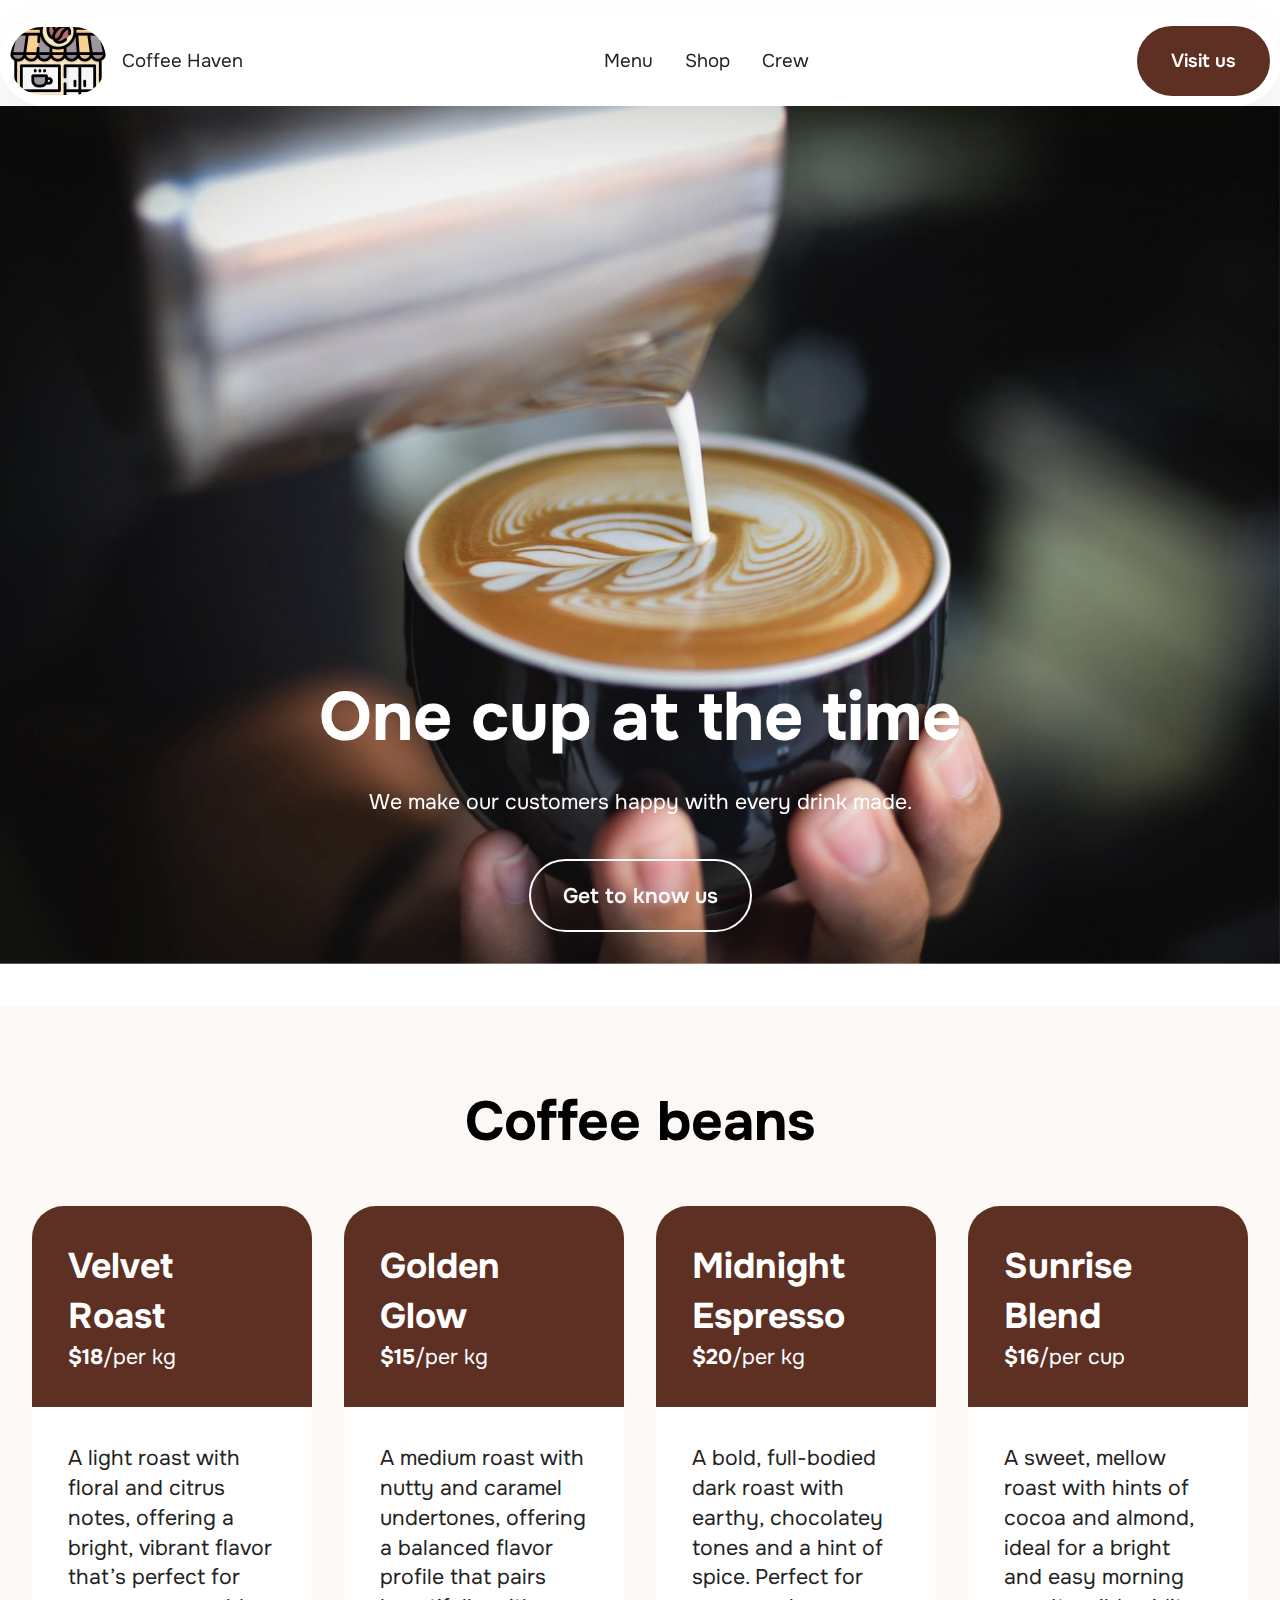
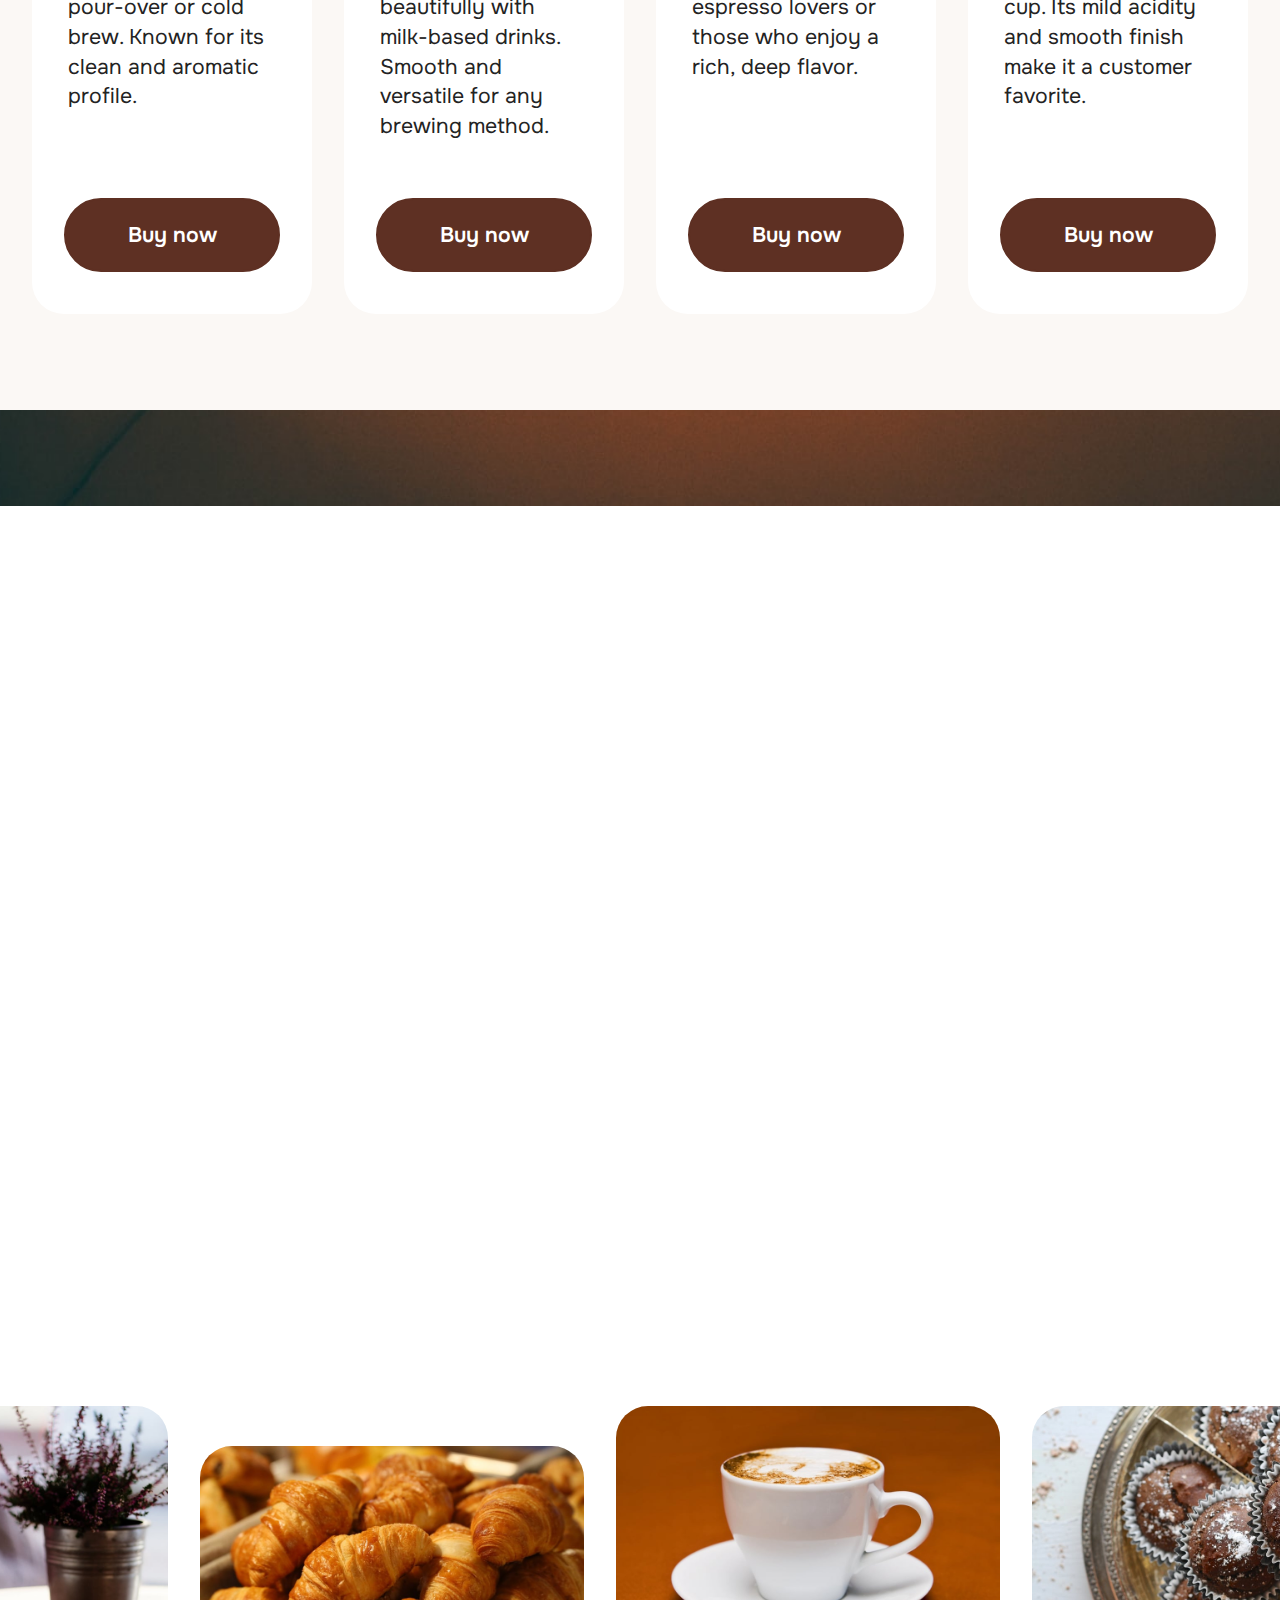
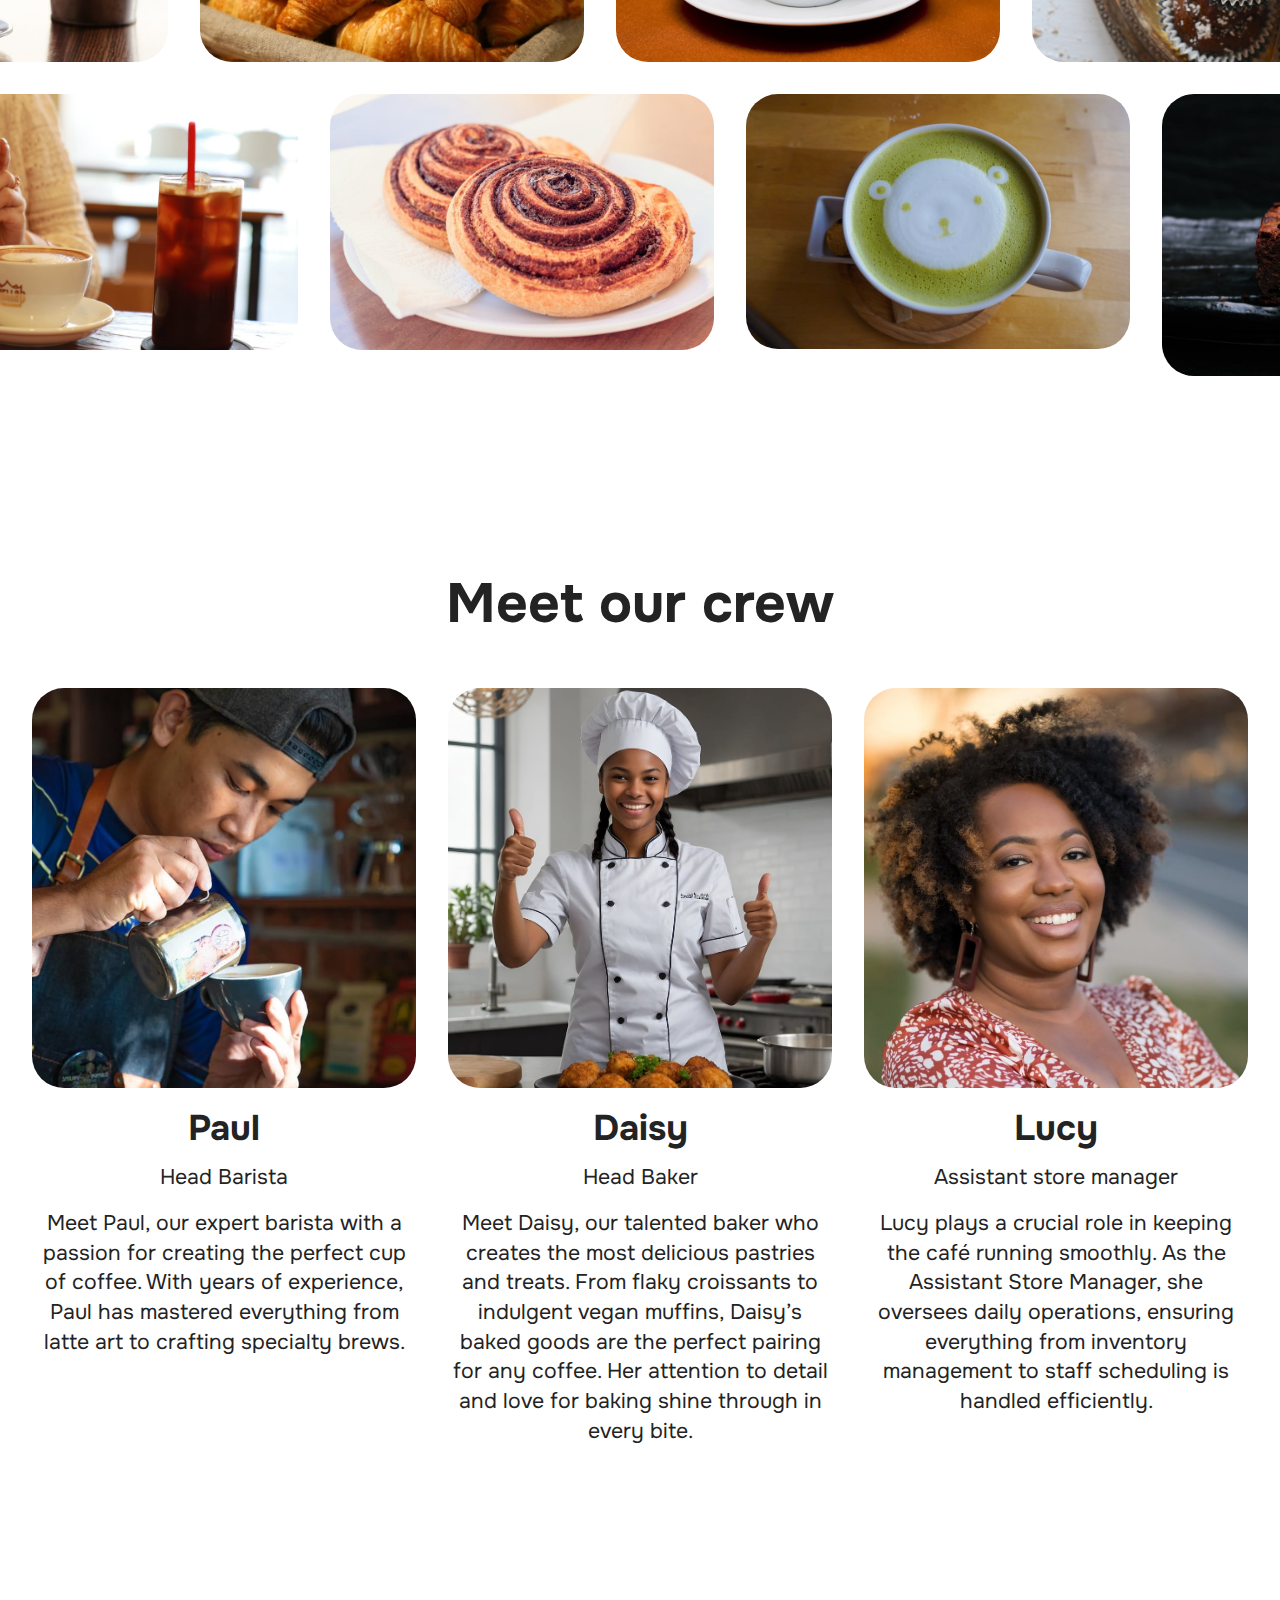
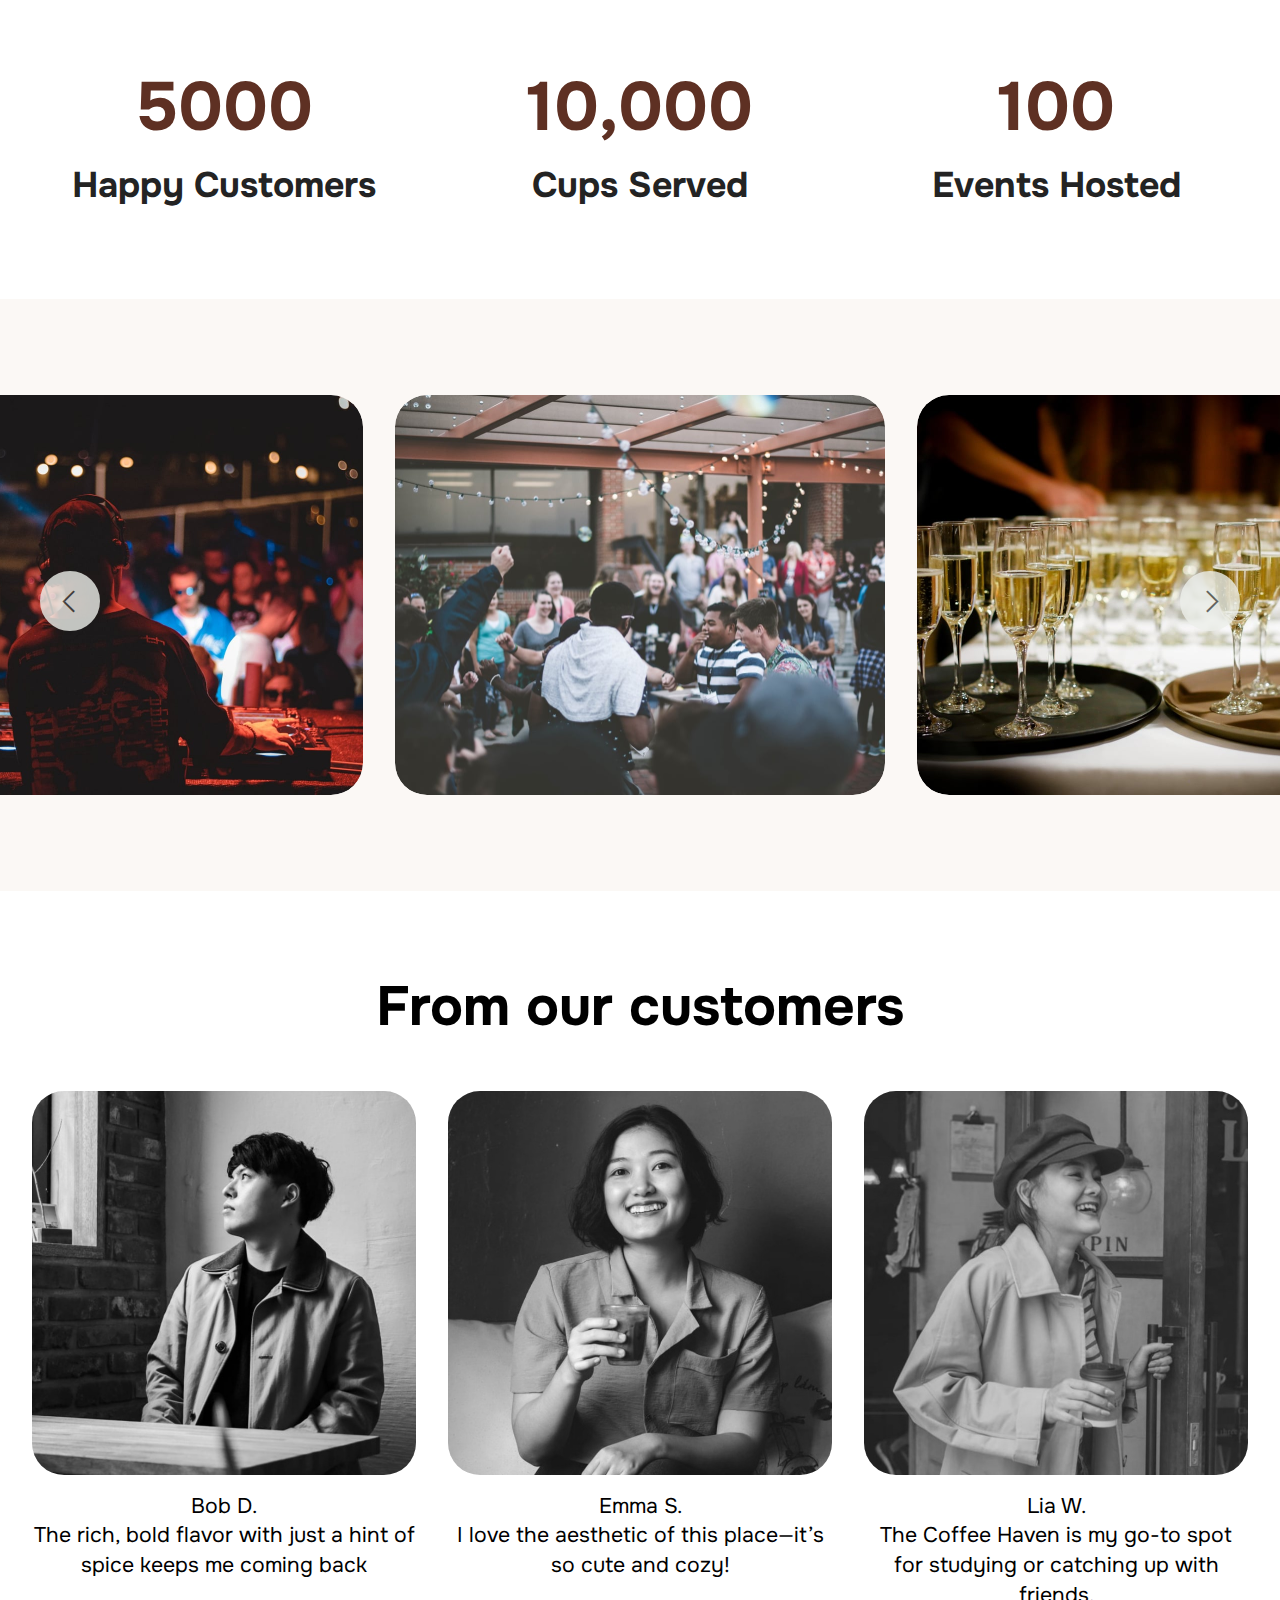
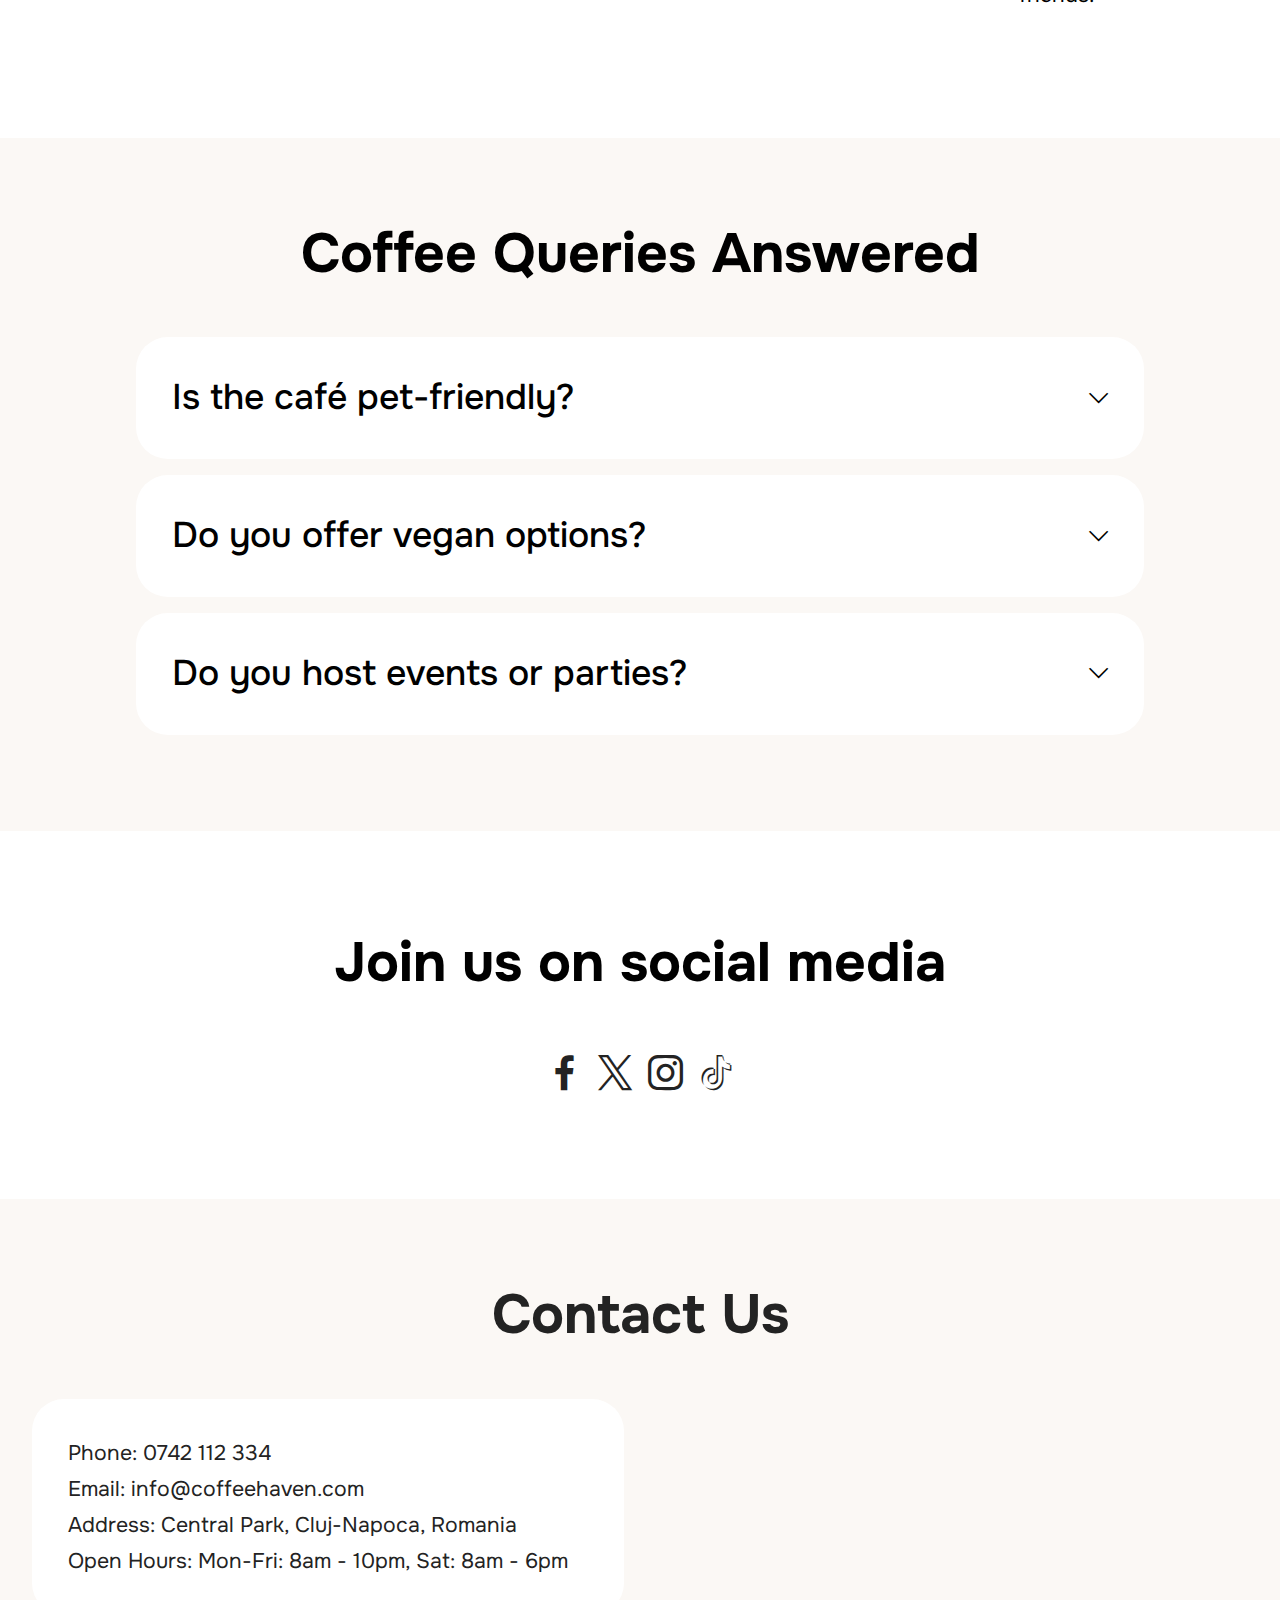
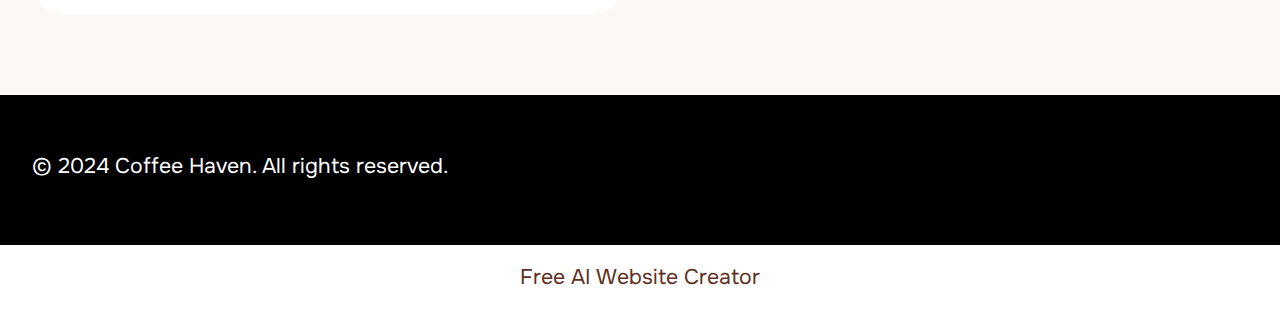
==== index.html @ 803572a3 "create github pages" ====
<!DOCTYPE html>
<html  >
<head>
  <!-- Site made with Mobirise Website Builder v5.9.18, https://mobirise.com -->
  <meta charset="UTF-8">
  <meta http-equiv="X-UA-Compatible" content="IE=edge">
  <meta name="generator" content="Mobirise v5.9.18, mobirise.com">
  <meta name="viewport" content="width=device-width, initial-scale=1, minimum-scale=1">
  <link rel="shortcut icon" href="assets/images/icon-192x192.png" type="image/x-icon">
  <meta name="description" content="">
  
  
  <title>Coffee Haven</title>
  <link rel="stylesheet" href="assets/web/assets/mobirise-icons2/mobirise2.css">
  <link rel="stylesheet" href="assets/bootstrap/css/bootstrap.min.css">
  <link rel="stylesheet" href="assets/bootstrap/css/bootstrap-grid.min.css">
  <link rel="stylesheet" href="assets/bootstrap/css/bootstrap-reboot.min.css">
  <link rel="stylesheet" href="assets/parallax/jarallax.css">
  <link rel="stylesheet" href="assets/dropdown/css/style.css">
  <link rel="stylesheet" href="assets/socicon/css/styles.css">
  <link rel="stylesheet" href="assets/theme/css/style.css">
  <link rel="preload" href="https://fonts.googleapis.com/css2?family=Onest:wght@400;700&display=swap&display=swap" as="style" onload="this.onload=null;this.rel='stylesheet'">
  <noscript><link rel="stylesheet" href="https://fonts.googleapis.com/css2?family=Onest:wght@400;700&display=swap&display=swap"></noscript>
  <link rel="preload" as="style" href="assets/mobirise/css/mbr-additional.css?v=wQxCsE"><link rel="stylesheet" href="assets/mobirise/css/mbr-additional.css?v=wQxCsE" type="text/css">

  
  
  
</head>
<body>
  
  <section data-bs-version="5.1" class="menu menu2 cid-uuYnG1Al1K" once="menu" id="menu-5-uuYnG1Al1K">
	

	<nav class="navbar navbar-dropdown navbar-fixed-top navbar-expand-lg">
		<div class="container">
			<div class="navbar-brand">
				<span class="navbar-logo">
					
						<img src="assets/images/icon-192x192.png" alt="logo" style="height: 4.3rem;">
					
				</span>
				<span class="navbar-caption-wrap"><a class="navbar-caption text-black display-4" href="https://mobiri.se">Coffee Haven</a></span>
			</div>
			<button class="navbar-toggler" type="button" data-toggle="collapse" data-bs-toggle="collapse" data-target="#navbarSupportedContent" data-bs-target="#navbarSupportedContent" aria-controls="navbarNavAltMarkup" aria-expanded="false" aria-label="Toggle navigation">
				<div class="hamburger">
					<span></span>
					<span></span>
					<span></span>
					<span></span>
				</div>
			</button>
			<div class="collapse navbar-collapse" id="navbarSupportedContent">
				<ul class="navbar-nav nav-dropdown" data-app-modern-menu="true"><li class="nav-item">
						<a class="nav-link link text-black text-primary display-4" href="menu.html">Menu</a>
					</li>
					
					<li class="nav-item">
						<a class="nav-link link text-black text-primary display-4" href="index.html#pricing-cards-1-uuYnG1AtPt">Shop</a>
					</li><li class="nav-item"><a class="nav-link link text-black text-primary display-4" href="index.html#news-1-uuYnG1BJPI">Crew</a></li></ul>
				
				<div class="navbar-buttons mbr-section-btn"><a class="btn btn-primary display-4" href="index.html#contacts-2-uuYnG1CIPp">Visit us</a></div>
			</div>
		</div>
	</nav>
</section>

<section data-bs-version="5.1" class="header16 cid-uuYnG1Axy2 mbr-fullscreen mbr-parallax-background" id="hero-17-uuYnG1Axy2">
  
  
  <div class="container-fluid">
    <div class="row">
      <div class="content-wrap col-12 col-md-12">
        <h1 class="mbr-section-title mbr-fonts-style mbr-white mb-4 display-1">
          <strong>One cup at the time</strong></h1>
        
        <p class="mbr-fonts-style mbr-text mbr-white mb-4 display-7">We make our customers happy with every drink made.</p>
        <div class="mbr-section-btn"><a class="btn btn-white-outline display-7" href="index.html#faq-1-uuYnG1C2hD">Get to know us</a></div>
      </div>
    </div>
  </div>
</section>

<section data-bs-version="5.1" class="pricing1 cid-uuYnG1AtPt" id="pricing-cards-1-uuYnG1AtPt">
    
    
    <div class="container-fluid">
        <div class="row justify-content-center">
            <div class="col-12 content-head">
                <div class="mbr-section-head mb-5">
                    <h4 class="mbr-section-title mbr-fonts-style align-center mb-0 display-2">
                        <strong>Coffee beans</strong></h4>
                    
                </div>
            </div>
        </div>
        <div class="row">
            <div class="item features-without-image col-12 col-md-6 col-lg-3 item-mb active">
                <div class="item-wrapper">
                    <div class="item-head">
                        <h5 class="item-title mbr-fonts-style mb-0 display-5"><strong>Velvet </strong><br><strong>Roast</strong></h5>
                        <h6 class="item-subtitle mbr-fonts-style mt-0 mb-0 display-7">
                            <strong>$18</strong>/per kg</h6>
                    </div>
                    <div class="item-content">
                        <p class="mbr-text mbr-fonts-style display-7">A light roast with floral and citrus notes, offering a bright, vibrant flavor that’s perfect for pour-over or cold brew. Known for its clean and aromatic profile.</p>
                    </div>
                    <div class="mbr-section-btn item-footer"><a href="" class="btn item-btn btn-primary display-7">Buy now</a></div>
                </div>
            </div><div class="item features-without-image col-12 col-md-6 col-lg-3 item-mb">
                <div class="item-wrapper">
                    <div class="item-head">
                        <h5 class="item-title mbr-fonts-style mb-0 display-5"><strong>Golden </strong><br><strong>Glow</strong></h5>
                        <h6 class="item-subtitle mbr-fonts-style mt-0 mb-0 display-7">
                            <strong>$15</strong>/per kg</h6>
                    </div>
                    <div class="item-content">
                        <p class="mbr-text mbr-fonts-style display-7">A medium roast with nutty and caramel undertones, offering a balanced flavor profile that pairs beautifully with milk-based drinks. Smooth and versatile for any brewing method.</p>
                    </div>
                    <div class="mbr-section-btn item-footer"><a href="" class="btn item-btn btn-primary display-7">Buy now</a></div>
                </div>
            </div>
            <div class="item features-without-image col-12 col-md-6 col-lg-3 item-mb">
                <div class="item-wrapper">
                    <div class="item-head">
                        <h5 class="item-title mbr-fonts-style mb-0 display-5"><strong>Midnight Espresso</strong></h5>
                        <h6 class="item-subtitle mbr-fonts-style mt-0 mb-0 display-7">
                            <strong>$20</strong>/per kg</h6>
                    </div>
                    <div class="item-content">
                        <p class="mbr-text mbr-fonts-style display-7">A bold, full-bodied dark roast with earthy, chocolatey tones and a hint of spice. Perfect for espresso lovers or those who enjoy a rich, deep flavor.</p>
                    </div>
                    <div class="mbr-section-btn item-footer"><a href="" class="btn item-btn btn-primary display-7">Buy now</a></div>
                </div>
            </div>

            <div class="item features-without-image col-12 col-md-6 col-lg-3 item-mb">
                <div class="item-wrapper">
                    <div class="item-head">
                        <h5 class="item-title mbr-fonts-style mb-0 display-5"><strong>Sunrise Blend</strong></h5>
                        <h6 class="item-subtitle mbr-fonts-style mt-0 mb-0 display-7">
                            <strong>$16</strong>/per cup
                        </h6>
                    </div>
                    <div class="item-content">
                        <p class="mbr-text mbr-fonts-style display-7">A sweet, mellow roast with hints of cocoa and almond, ideal for a bright and easy morning cup. Its mild acidity and smooth finish make it a customer favorite.</p>
                    </div>
                    <div class="mbr-section-btn item-footer"><a href="" class="btn item-btn btn-primary display-7">Buy now</a></div>
                </div>
            </div>

            
        </div>
    </div>
</section>

<section data-bs-version="5.1" class="image02 cid-uuYnG1AfZK mbr-fullscreen mbr-parallax-background" id="image-13-uuYnG1AfZK">
    
    
    <div class="container">
        <div class="row"></div>
    </div>
</section>

<section data-bs-version="5.1" class="gallery4 cid-uuYnG1B6HC" id="gallery-12-uuYnG1B6HC">
  
  
  <div class="container-fluid gallery-wrapper">
    <div class="row justify-content-center">
      <div class="col-12 content-head">
        
      </div>
    </div>
    <div class="grid-container">
      <div class="grid-container-1" style="transform: translate3d(-200px, 0px, 0px);">
        <div class="grid-item">
          <img src="assets/images/mbr-921x614.jpg" alt="cinnamon drink">
        </div>
        <div class="grid-item">
          <img src="assets/images/mbr-921x517.jpg" alt="croissant">
        </div>
        <div class="grid-item">
          <img src="assets/images/mbr-1-921x614.jpg" alt="cappucino">
        </div>
        <div class="grid-item">
          <img src="assets/images/mbr-2-921x614.jpg" alt="muffin">
        </div>
      </div>
      <div class="grid-container-2" style="transform: translate3d(-70px, 0px, 0px);">
        <div class="grid-item">
          <img src="assets/images/mbr-3-921x614.jpg" alt="coffee">
        </div>
        <div class="grid-item">
          <img src="assets/images/mbr-4-921x614.jpg" alt="cinnamon rolls">
        </div>
        <div class="grid-item">
          <img src="assets/images/mbr-921x612.jpg" alt="matcha">
        </div>
        <div class="grid-item">
          <img src="assets/images/mbr-921x678.jpg" alt="brownie">
        </div>
      </div>
    </div>
  </div>
</section>

<section data-bs-version="5.1" class="features03 cid-uuYnG1BJPI" id="news-1-uuYnG1BJPI">
  
  
  <div class="container-fluid">
    <div class="row justify-content-center mb-5">
      <div class="col-12 content-head">
        <div class="mbr-section-head">
          <h4 class="mbr-section-title mbr-fonts-style align-center mb-0 display-2">
            <strong>Meet our crew</strong></h4>
          
        </div>
      </div>
    </div>
    <div class="row">
      <div class="item features-image col-12 col-md-6 col-lg-4 active">
        <div class="item-wrapper">
          <div class="item-img mb-3">
            <img src="assets/images/mbr-883x589.jpg" alt="Paul Davis" title="">
          </div>
          <div class="item-content align-left">
            <h5 class="item-title mbr-fonts-style mt-0 mb-2 display-5">
              <strong>Paul</strong></h5>
            <p class="mbr-text mbr-fonts-style mb-3 display-7">Head Barista</p>
            <p class="mbr-text mbr-fonts-style mb-3 display-7">Meet Paul, our expert barista with a passion for creating the perfect cup of coffee. With years of experience, Paul has mastered everything from latte art to crafting specialty brews.</p>
            
          </div>
        </div>
      </div>
      <div class="item features-image col-12 col-md-6 col-lg-4">
        <div class="item-wrapper">
          <div class="item-img mb-3">
            <img src="assets/images/mbr-883x1561.jpg" alt="Daisy Stuart" title="" data-slide-to="1" data-bs-slide-to="1">
          </div>
          <div class="item-content align-left">
            <h5 class="item-title mbr-fonts-style mb-2 mt-0 display-5">
              <strong>Daisy</strong></h5>
            <p class="mbr-text mbr-fonts-style mb-3 display-7">Head&nbsp;Baker</p>
            <p class="mbr-text mbr-fonts-style mb-3 display-7">Meet Daisy, our talented baker who creates the most delicious pastries and treats. From flaky croissants to indulgent vegan muffins, Daisy’s baked goods are the perfect pairing for any coffee. Her attention to detail and love for baking shine through in every bite.</p>
            
          </div>
        </div>
      </div>
      <div class="item features-image col-12 col-md-6 col-lg-4">
        <div class="item-wrapper">
          <div class="item-img mb-3">
            <img src="assets/images/mbr-1-883x1325.jpeg" alt="Lucy Gray" title="" data-slide-to="2" data-bs-slide-to="2">
          </div>
          <div class="item-content align-left">
            <h5 class="item-title mbr-fonts-style mb-2 mt-0 display-5">
              <strong>Lucy</strong></h5>
            <p class="mbr-text mbr-fonts-style mb-3 display-7">Assistant store manager</p>
            <p class="mbr-text mbr-fonts-style mb-3 display-7">Lucy plays a crucial role in keeping the café running smoothly. As the Assistant Store Manager, she oversees daily operations, ensuring everything from inventory management to staff scheduling is handled efficiently.</p>
            
          </div>
        </div>
      </div>
      
    </div>
  </div>
</section>

<section data-bs-version="5.1" class="features023 cid-uuYnG1B6xc" id="metrics-1-uuYnG1B6xc">

    

    
    
    <div class="container">
        
        <div class="row content-row justify-content-center">
            <div class="item features-without-image col-12 col-md-6 col-lg-4 item-mb">
                <div class="item-wrapper">
                    <div class="title mb-2 mb-md-3">
                        <span class="num mbr-fonts-style display-1">
                            <strong>5000</strong></span>
                    </div>
                    <h4 class="card-title mbr-fonts-style display-5">
                        <strong>Happy Customers</strong>
                    </h4>
                    
                </div>
            </div>
            <div class="item features-without-image col-12 col-md-6 col-lg-4 item-mb">
                <div class="item-wrapper">
                    <div class="title mb-2 mb-md-3">
                        <span class="num mbr-fonts-style display-1">
                            <strong>10,000</strong></span>
                    </div>
                    <h4 class="card-title mbr-fonts-style display-5">
                        <strong>Cups Served</strong>
                    </h4>
                    
                </div>
            </div>
            <div class="item features-without-image col-12 col-md-6 col-lg-4 item-mb">
                <div class="item-wrapper">
                    <div class="title mb-2 mb-md-3">
                        <span class="num mbr-fonts-style display-1">
                            <strong>100</strong></span>
                    </div>
                    <h4 class="card-title mbr-fonts-style display-5">
                        <strong>Events Hosted</strong></h4>
                    
                </div>
            </div>
        </div>
    </div>
</section>

<section data-bs-version="5.1" class="slider4 mbr-embla cid-uuYnG1BVU0" id="gallery-13-uuYnG1BVU0">
  
  
  <div class="container-fluid">
    
    <div class="row">
      <div class="col-12">
        <div class="embla position-relative" data-skip-snaps="true" data-align="center" data-contain-scroll="trimSnaps" data-loop="true" data-auto-play="true" data-auto-play-interval="4" data-draggable="true">
          <div class="embla__viewport">
            <div class="embla__container">
              <div class="embla__slide slider-image item" style="margin-left: 1rem; margin-right: 1rem;">
                <div class="slide-content">
                  <div class="item-img">
                    <div class="item-wrapper">
                      <img src="assets/images/mbr-1200x801.jpg" alt="birthday party" title="">
                    </div>
                  </div>
                </div>
              </div>
              <div class="embla__slide slider-image item" style="margin-left: 1rem; margin-right: 1rem;">
                <div class="slide-content">
                  <div class="item-img">
                    <div class="item-wrapper">
                      <img src="assets/images/mbr-1200x800.jpg" alt="champagne" title="">
                    </div>
                  </div>
                </div>
              </div>
              <div class="embla__slide slider-image item" style="margin-left: 1rem; margin-right: 1rem;">
                <div class="slide-content">
                  <div class="item-img">
                    <div class="item-wrapper">
                      <img src="assets/images/mbr-1200x829.jpg" alt="food" title="">
                    </div>
                  </div>
                </div>
              </div>
              <div class="embla__slide slider-image item" style="margin-left: 1rem; margin-right: 1rem;">
                <div class="slide-content">
                  <div class="item-img">
                    <div class="item-wrapper">
                      <img src="assets/images/mbr-1-1200x800.jpg" alt="social gathering" title="">
                    </div>
                  </div>
                </div>
              </div>
              <div class="embla__slide slider-image item" style="margin-left: 1rem; margin-right: 1rem;">
                <div class="slide-content">
                  <div class="item-img">
                    <div class="item-wrapper">
                      <img src="assets/images/mbr-2-1200x800.jpg" alt="party" title="">
                    </div>
                  </div>
                </div>
              </div>
            </div>
          </div>
          <button class="embla__button embla__button--prev">
            <span class="mobi-mbri mobi-mbri-arrow-prev" aria-hidden="true"></span>
            <span class="sr-only visually-hidden visually-hidden">Previous</span>
          </button>
          <button class="embla__button embla__button--next">
            <span class="mobi-mbri mobi-mbri-arrow-next" aria-hidden="true"></span>
            <span class="sr-only visually-hidden visually-hidden">Next</span>
          </button>
        </div>
      </div>
    </div>
  </div>
</section>

<section data-bs-version="5.1" class="clients04 cid-uuYnG1CgD0" id="partners-1-uuYnG1CgD0">
    
    
    <div class="container-fluid">
        <div class="row justify-content-center mb-5">
            <div class="col-12 content-head">
                <div class="mbr-section-head">
                    <h4 class="mbr-section-title mbr-fonts-style align-center mb-0 display-2">
                        <strong>From our customers</strong><strong><br></strong>
                    </h4>
                    
                </div>
            </div>
        </div>
        <div class="row">
            <div class="item features-image col-12 col-md-6 col-sm-6 col-lg-4 active">
                <div class="item-wrapper">
                    <div class="">
                        <img src="assets/images/mbr-883x1369.jpeg" alt="Bob Duncan" title="" data-slide-to="1" data-bs-slide-to="1">
                    </div>
                    <div class="item-content align-left">
                        <h5 class="item-title mbr-fonts-style mt-3 mb-3 display-7">
                            Bob D.<br>The rich, bold flavor with just a hint of spice keeps me coming back</h5>
                    </div>
                </div>
            </div>
            <div class="item features-image col-12 col-md-6 col-sm-6 col-lg-4">
                <div class="item-wrapper">
                    <div class="">
                        <img src="assets/images/mbr-883x1325.jpeg" alt="Emma Smith" title="" data-slide-to="2" data-bs-slide-to="2">
                    </div>
                    <div class="item-content align-left">
                        <h5 class="item-title mbr-fonts-style mt-3 mb-3 display-7">
                            Emma S.<br>I love the aesthetic of this place—it’s so cute and cozy!</h5>
                    </div>
                </div>
            </div>
            <div class="item features-image col-12 col-md-6 col-sm-6 col-lg-4">
                <div class="item-wrapper">
                    <div class="">
                        <img src="assets/images/mbr-883x1329.jpeg" alt="Lia Webbster" title="" data-slide-to="3" data-bs-slide-to="3">
                    </div>
                    <div class="item-content align-left">
                        <h5 class="item-title mbr-fonts-style mt-3 mb-3 display-7">
                            Lia W.<br>The Coffee Haven is my go-to spot for studying or catching up with friends.</h5>
                    </div>
                </div>
            </div>
            
            
            
        </div>
    </div>
</section>

<section data-bs-version="5.1" class="list1 cid-uuYnG1C2hD" id="faq-1-uuYnG1C2hD">
    
    
    <div class="container">
        <div class="row justify-content-center">
            <div class="col-12 col-md-12 col-lg-10 m-auto">
                <div class="content">
                    <div class="row justify-content-center mb-5">
                        <div class="col-12 content-head">
                            <div class="mbr-section-head">
                                <h4 class="mbr-section-title mbr-fonts-style align-center mb-0 display-2">
                                    <strong>Coffee Queries Answered</strong>
                                </h4>
                                
                            </div>
                        </div>
                    </div>
                    <div id="bootstrap-accordion_9" class="panel-group accordionStyles accordion" role="tablist" aria-multiselectable="true">
                        <div class="card">
                            <div class="card-header" role="tab" id="headingOne">
                                <a role="button" class="panel-title collapsed" data-toggle="collapse" data-bs-toggle="collapse" data-core="" href="#collapse1_9" aria-expanded="false" aria-controls="collapse1">
                                    <h6 class="panel-title-edit mbr-semibold mbr-fonts-style mb-0 display-5">Is the café pet-friendly?</h6>
                                    <span class="sign mbr-iconfont mobi-mbri-arrow-down"></span>
                                </a>
                            </div>
                            <div id="collapse1_9" class="panel-collapse noScroll collapse" role="tabpanel" aria-labelledby="headingOne" data-parent="#accordion" data-bs-parent="#bootstrap-accordion_9">
                                <div class="panel-body">
                                    <p class="mbr-fonts-style panel-text display-7">Yes! We love having furry friends join us, and we offer a cozy outdoor seating area where pets are welcome. Bring your pup along for a treat while you enjoy your coffee! Please make sure your pet is comfortable and on a leash while visiting. We even have some special dog-friendly snacks available—just ask!<br></p>
                                </div>
                            </div>
                        </div>
                        <div class="card">
                            <div class="card-header" role="tab" id="headingOne">
                                <a role="button" class="panel-title collapsed" data-toggle="collapse" data-bs-toggle="collapse" data-core="" href="#collapse2_9" aria-expanded="false" aria-controls="collapse2">
                                    <h6 class="panel-title-edit mbr-semibold mbr-fonts-style mb-0 display-5">Do you offer vegan options?</h6>
                                    <span class="sign mbr-iconfont mobi-mbri-arrow-down"></span>
                                </a>
                            </div>
                            <div id="collapse2_9" class="panel-collapse noScroll collapse" role="tabpanel" aria-labelledby="headingOne" data-parent="#accordion" data-bs-parent="#bootstrap-accordion_9">
                                <div class="panel-body">
                                    <p class="mbr-fonts-style panel-text display-7">Yes, we offer a variety of delicious vegan options! From plant-based milk choices like almond, oat, and soy, to vegan pastries and savory snacks, we’ve got something for everyone. Whether you’re craving a creamy vegan latte or a tasty vegan muffin, we’ve got you covered!</p>
                                </div>
                            </div>
                        </div>
                        <div class="card">
                            <div class="card-header" role="tab" id="headingOne">
                                <a role="button" class="panel-title collapsed" data-toggle="collapse" data-bs-toggle="collapse" data-core="" href="#collapse3_9" aria-expanded="false" aria-controls="collapse3">
                                    <h6 class="panel-title-edit mbr-semibold mbr-fonts-style mb-0 display-5">Do you host events or parties?</h6>
                                    <span class="sign mbr-iconfont mobi-mbri-arrow-down"></span>
                                </a>
                            </div>
                            <div id="collapse3_9" class="panel-collapse noScroll collapse" role="tabpanel" aria-labelledby="headingOne" data-parent="#accordion" data-bs-parent="#bootstrap-accordion_9">
                                <div class="panel-body">
                                    <p class="mbr-fonts-style panel-text display-7">Of course!&nbsp;Whether it's a cozy gathering for friends, a birthday celebration, or a coffee-tasting workshop, our space is perfect for any occasion. We also host special events like live music nights, latte art classes, and seasonal pop-up events. Contact us to learn more about booking and availability!</p>
                                </div>
                            </div>
                        </div>
                        
                        
                        
                    </div>
                </div>
            </div>
        </div>
    </div>
</section>

<section data-bs-version="5.1" class="social05 cid-uuYnG1C9MH" id="follow-us-2-uuYnG1C9MH">
    

    

    <div class="container">
        <div class="row">
            <h3 class="mbr-section-title align-center mb-5 mbr-fonts-style display-2">
                <strong>Join us on social media</strong></h3>
            <div class="col-12">
                <div class="social-row">
                    <div class="soc-item">
                        
                            <span class="mbr-iconfont socicon-facebook socicon" style="font-size: 35px;"></span>
                        
                    </div>
                    <div class="soc-item">
                        
                            <span class="mbr-iconfont socicon-twitter socicon" style="font-size: 35px;"></span>
                        
                    </div>
                    <div class="soc-item">
                        
                            <span class="mbr-iconfont socicon-instagram socicon" style="font-size: 35px;"></span>
                        
                    </div>
                    <div class="soc-item">
                        
                            <span class="mbr-iconfont socicon-tiktok socicon" style="font-size: 35px;"></span>
                        
                    </div>
                    
                </div>
            </div>
        </div>
    </div>
</section>

<section data-bs-version="5.1" class="contacts02 map1 cid-uuYnG1CIPp" id="contacts-2-uuYnG1CIPp">

    

    
    <div class="container">
        <div class="row justify-content-center">
            <div class="col-12 content-head">
                <div class="mbr-section-head mb-5">
                    <h3 class="mbr-section-title mbr-fonts-style align-center mb-0 display-2">
                        <strong>Contact Us</strong>
                    </h3>
                    
                </div>
            </div>
        </div>
        <div class="row justify-content-center">
            <div class="card col-12 col-md-12 col-lg-6">
                <div class="card-wrapper">
                    <div class="text-wrapper">
                        
                        <ul class="list mbr-fonts-style display-7">
                            <li class="mbr-text item-wrap">
                            Phone:                                
                            <a href="tel:+1-800-COFFEE" class="text-black">0</a>742 112 334</li> 

                            <li class="mbr-text item-wrap">                            
                            Email:
                            info@coffeehaven.com                        
                            </li>

                            <li class="mbr-text item-wrap">                        
                            Address: Central Park, Cluj-Napoca, Romania
                            </li>

                            <li class="mbr-text item-wrap">
                            Open Hours:
                            Mon-Fri: 8am - 10pm, Sat: 8am - 6pm
                            </li>
                        </ul>
                    </div>
                </div>
            </div>
            <div class="map-wrapper col-md-12 col-lg-6">
                <div class="google-map"><iframe frameborder="0" style="border:0" src="https://www.google.com/maps/embed/v1/place?key=AIzaSyBQ55g-IgRRgXrd803PTWDTb7kd6aAitNQ&amp;q=Parcul Central, Cluj-Napoca" allowfullscreen=""></iframe></div>
            </div>
        </div>
    </div>
</section>

<section data-bs-version="5.1" class="footer2 cid-uuYnG1DfTv" once="footers" id="footer-5-uuYnG1DfTv">
    

    
    

    <div class="container">
        <div class="row">
            <div class="col-12 col-lg-6 center mt-2 mb-3">
                <p class="mbr-fonts-style copyright mb-0 display-7">© 2024 Coffee Haven. All rights reserved.</p>
            </div>
            
        </div>
    </div>
</section><section class="display-7" style="padding: 0;align-items: center;justify-content: center;flex-wrap: wrap;    align-content: center;display: flex;position: relative;height: 4rem;"><a href="https://mobiri.se/3589180" style="flex: 1 1;height: 4rem;position: absolute;width: 100%;z-index: 1;"><img alt="" style="height: 4rem;" src="[data-uri]"></a><p style="margin: 0;text-align: center;" class="display-7">&#8204;</p><a style="z-index:1" href="https://mobirise.com/builder/ai-website-creator.html">Free AI Website Creator</a></section><script src="assets/bootstrap/js/bootstrap.bundle.min.js"></script>  <script src="assets/parallax/jarallax.js"></script>  <script src="assets/smoothscroll/smooth-scroll.js"></script>  <script src="assets/ytplayer/index.js"></script>  <script src="assets/dropdown/js/navbar-dropdown.js"></script>  <script src="assets/scrollgallery/scroll-gallery.js"></script>  <script src="assets/embla/embla.min.js"></script>  <script src="assets/embla/script.js"></script>  <script src="assets/mbr-switch-arrow/mbr-switch-arrow.js"></script>  <script src="assets/theme/js/script.js"></script>  
  
  
</body>
</html>
---- assets/web/assets/mobirise-icons2/mobirise2.css ----
@font-face {
  font-family: 'Moririse2';
  font-display: swap;
  src:  url('mobirise2.eot?f2bix4');
  src:  url('mobirise2.eot?f2bix4#iefix') format('embedded-opentype'),
    url('mobirise2.ttf?f2bix4') format('truetype'),
    url('mobirise2.woff?f2bix4') format('woff'),
    url('mobirise2.svg?f2bix4#mobirise2') format('svg');
  font-weight: normal;
  font-style: normal;
}

[class^="mobi-"], [class*=" mobi-"] {
  /* use !important to prevent issues with browser extensions that change fonts */
  font-family: 'Moririse2' !important;
  speak: none;
  font-style: normal;
  font-weight: normal;
  font-variant: normal;
  text-transform: none;
  line-height: 1;

  /* Better Font Rendering =========== */
  -webkit-font-smoothing: antialiased;
  -moz-osx-font-smoothing: grayscale;
}

.mobi-mbri-add-submenu:before {
  content: "\e900";
}
.mobi-mbri-alert:before {
  content: "\e901";
}
.mobi-mbri-align-center:before {
  content: "\e902";
}
.mobi-mbri-align-justify:before {
  content: "\e903";
}
.mobi-mbri-align-left:before {
  content: "\e904";
}
.mobi-mbri-align-right:before {
  content: "\e905";
}
.mobi-mbri-android:before {
  content: "\e906";
}
.mobi-mbri-apple:before {
  content: "\e907";
}
.mobi-mbri-arrow-down:before {
  content: "\e908";
}
.mobi-mbri-arrow-next:before {
  content: "\e909";
}
.mobi-mbri-arrow-prev:before {
  content: "\e90a";
}
.mobi-mbri-arrow-up:before {
  content: "\e90b";
}
.mobi-mbri-bold:before {
  content: "\e90c";
}
.mobi-mbri-bookmark:before {
  content: "\e90d";
}
.mobi-mbri-bootstrap:before {
  content: "\e90e";
}
.mobi-mbri-briefcase:before {
  content: "\e90f";
}
.mobi-mbri-browse:before {
  content: "\e910";
}
.mobi-mbri-bulleted-list:before {
  content: "\e911";
}
.mobi-mbri-calendar:before {
  content: "\e912";
}
.mobi-mbri-camera:before {
  content: "\e913";
}
.mobi-mbri-cart-add:before {
  content: "\e914";
}
.mobi-mbri-cart-full:before {
  content: "\e915";
}
.mobi-mbri-cash:before {
  content: "\e916";
}
.mobi-mbri-change-style:before {
  content: "\e917";
}
.mobi-mbri-chat:before {
  content: "\e918";
}
.mobi-mbri-clock:before {
  content: "\e919";
}
.mobi-mbri-close:before {
  content: "\e91a";
}
.mobi-mbri-cloud:before {
  content: "\e91b";
}
.mobi-mbri-code:before {
  content: "\e91c";
}
.mobi-mbri-contact-form:before {
  content: "\e91d";
}
.mobi-mbri-credit-card:before {
  content: "\e91e";
}
.mobi-mbri-cursor-click:before {
  content: "\e91f";
}
.mobi-mbri-cust-feedback:before {
  content: "\e920";
}
.mobi-mbri-database:before {
  content: "\e921";
}
.mobi-mbri-delivery:before {
  content: "\e922";
}
.mobi-mbri-desktop:before {
  content: "\e923";
}
.mobi-mbri-devices:before {
  content: "\e924";
}
.mobi-mbri-down:before {
  content: "\e925";
}
.mobi-mbri-download-2:before {
  content: "\e926";
}
.mobi-mbri-download:before {
  content: "\e927";
}
.mobi-mbri-drag-n-drop-2:before {
  content: "\e928";
}
.mobi-mbri-drag-n-drop:before {
  content: "\e929";
}
.mobi-mbri-edit-2:before {
  content: "\e92a";
}
.mobi-mbri-edit:before {
  content: "\e92b";
}
.mobi-mbri-error:before {
  content: "\e92c";
}
.mobi-mbri-extension:before {
  content: "\e92d";
}
.mobi-mbri-features:before {
  content: "\e92e";
}
.mobi-mbri-file:before {
  content: "\e92f";
}
.mobi-mbri-flag:before {
  content: "\e930";
}
.mobi-mbri-folder:before {
  content: "\e931";
}
.mobi-mbri-gift:before {
  content: "\e932";
}
.mobi-mbri-github:before {
  content: "\e933";
}
.mobi-mbri-globe-2:before {
  content: "\e934";
}
.mobi-mbri-globe:before {
  content: "\e935";
}
.mobi-mbri-growing-chart:before {
  content: "\e936";
}
.mobi-mbri-hearth:before {
  content: "\e937";
}
.mobi-mbri-help:before {
  content: "\e938";
}
.mobi-mbri-home:before {
  content: "\e939";
}
.mobi-mbri-hot-cup:before {
  content: "\e93a";
}
.mobi-mbri-idea:before {
  content: "\e93b";
}
.mobi-mbri-image-gallery:before {
  content: "\e93c";
}
.mobi-mbri-image-slider:before {
  content: "\e93d";
}
.mobi-mbri-info:before {
  content: "\e93e";
}
.mobi-mbri-italic:before {
  content: "\e93f";
}
.mobi-mbri-key:before {
  content: "\e940";
}
.mobi-mbri-laptop:before {
  content: "\e941";
}
.mobi-mbri-layers:before {
  content: "\e942";
}
.mobi-mbri-left-right:before {
  content: "\e943";
}
.mobi-mbri-left:before {
  content: "\e944";
}
.mobi-mbri-letter:before {
  content: "\e945";
}
.mobi-mbri-like:before {
  content: "\e946";
}
.mobi-mbri-link:before {
  content: "\e947";
}
.mobi-mbri-lock:before {
  content: "\e948";
}
.mobi-mbri-login:before {
  content: "\e949";
}
.mobi-mbri-logout:before {
  content: "\e94a";
}
.mobi-mbri-magic-stick:before {
  content: "\e94b";
}
.mobi-mbri-map-pin:before {
  content: "\e94c";
}
.mobi-mbri-menu:before {
  content: "\e94d";
}
.mobi-mbri-mobile-2:before {
  content: "\e94e";
}
.mobi-mbri-mobile-horizontal:before {
  content: "\e94f";
}
.mobi-mbri-mobile:before {
  content: "\e950";
}
.mobi-mbri-mobirise:before {
  content: "\e951";
}
.mobi-mbri-more-horizontal:before {
  content: "\e952";
}
.mobi-mbri-more-vertical:before {
  content: "\e953";
}
.mobi-mbri-music:before {
  content: "\e954";
}
.mobi-mbri-new-file:before {
  content: "\e955";
}
.mobi-mbri-numbered-list:before {
  content: "\e956";
}
.mobi-mbri-opened-folder:before {
  content: "\e957";
}
.mobi-mbri-pages:before {
  content: "\e958";
}
.mobi-mbri-paper-plane:before {
  content: "\e959";
}
.mobi-mbri-paperclip:before {
  content: "\e95a";
}
.mobi-mbri-phone:before {
  content: "\e95b";
}
.mobi-mbri-photo:before {
  content: "\e95c";
}
.mobi-mbri-photos:before {
  content: "\e95d";
}
.mobi-mbri-pin:before {
  content: "\e95e";
}
.mobi-mbri-play:before {
  content: "\e95f";
}
.mobi-mbri-plus:before {
  content: "\e960";
}
.mobi-mbri-preview:before {
  content: "\e961";
}
.mobi-mbri-print:before {
  content: "\e962";
}
.mobi-mbri-protect:before {
  content: "\e963";
}
.mobi-mbri-question:before {
  content: "\e964";
}
.mobi-mbri-quote-left:before {
  content: "\e965";
}
.mobi-mbri-quote-right:before {
  content: "\e966";
}
.mobi-mbri-redo:before {
  content: "\e967";
}
.mobi-mbri-refresh:before {
  content: "\e968";
}
.mobi-mbri-responsive-2:before {
  content: "\e969";
}
.mobi-mbri-responsive:before {
  content: "\e96a";
}
.mobi-mbri-right:before {
  content: "\e96b";
}
.mobi-mbri-rocket:before {
  content: "\e96c";
}
.mobi-mbri-sad-face:before {
  content: "\e96d";
}
.mobi-mbri-sale:before {
  content: "\e96e";
}
.mobi-mbri-save:before {
  content: "\e96f";
}
.mobi-mbri-search:before {
  content: "\e970";
}
.mobi-mbri-setting-2:before {
  content: "\e971";
}
.mobi-mbri-setting-3:before {
  content: "\e972";
}
.mobi-mbri-setting:before {
  content: "\e973";
}
.mobi-mbri-share:before {
  content: "\e974";
}
.mobi-mbri-shopping-bag:before {
  content: "\e975";
}
.mobi-mbri-shopping-basket:before {
  content: "\e976";
}
.mobi-mbri-shopping-cart:before {
  content: "\e977";
}
.mobi-mbri-sites:before {
  content: "\e978";
}
.mobi-mbri-smile-face:before {
  content: "\e979";
}
.mobi-mbri-speed:before {
  content: "\e97a";
}
.mobi-mbri-star:before {
  content: "\e97b";
}
.mobi-mbri-success:before {
  content: "\e97c";
}
.mobi-mbri-sun:before {
  content: "\e97d";
}
.mobi-mbri-sun2:before {
  content: "\e97e";
}
.mobi-mbri-tablet-vertical:before {
  content: "\e97f";
}
.mobi-mbri-tablet:before {
  content: "\e980";
}
.mobi-mbri-target:before {
  content: "\e981";
}
.mobi-mbri-timer:before {
  content: "\e982";
}
.mobi-mbri-to-ftp:before {
  content: "\e983";
}
.mobi-mbri-to-local-drive:before {
  content: "\e984";
}
.mobi-mbri-touch-swipe:before {
  content: "\e985";
}
.mobi-mbri-touch:before {
  content: "\e986";
}
.mobi-mbri-trash:before {
  content: "\e987";
}
.mobi-mbri-underline:before {
  content: "\e988";
}
.mobi-mbri-undo:before {
  content: "\e989";
}
.mobi-mbri-unlink:before {
  content: "\e98a";
}
.mobi-mbri-unlock:before {
  content: "\e98b";
}
.mobi-mbri-up-down:before {
  content: "\e98c";
}
.mobi-mbri-up:before {
  content: "\e98d";
}
.mobi-mbri-update:before {
  content: "\e98e";
}
.mobi-mbri-upload-2:before {
  content: "\e98f";
}
.mobi-mbri-upload:before {
  content: "\e990";
}
.mobi-mbri-user-2:before {
  content: "\e991";
}
.mobi-mbri-user:before {
  content: "\e992";
}
.mobi-mbri-users:before {
  content: "\e993";
}
.mobi-mbri-video-play:before {
  content: "\e994";
}
.mobi-mbri-video:before {
  content: "\e995";
}
.mobi-mbri-watch:before {
  content: "\e996";
}
.mobi-mbri-website-theme-2:before {
  content: "\e997";
}
.mobi-mbri-website-theme:before {
  content: "\e998";
}
.mobi-mbri-wifi:before {
  content: "\e999";
}
.mobi-mbri-windows:before {
  content: "\e99a";
}
.mobi-mbri-zoom-in:before {
  content: "\e99b";
}
.mobi-mbri-zoom-out:before {
  content: "\e99c";
}
---- assets/parallax/jarallax.css ----
.jarallax {
    position: relative;
    z-index: 0;
}
.jarallax > .jarallax-img {
    position: absolute;
    object-fit: cover;
    /* support for plugin https://github.com/bfred-it/object-fit-images */
    font-family: 'object-fit: cover;';
    top: 0;
    left: 0;
    width: 100%;
    height: 100%;
    z-index: -1;
}
---- assets/socicon/css/styles.css ----
@charset "UTF-8";

@font-face {
  font-family: 'Socicon';
  src:  url('../fonts/socicon.eot');
  src:  url('../fonts/socicon.eot?#iefix') format('embedded-opentype'),
    url('../fonts/socicon.woff2') format('woff2'),
    url('../fonts/socicon.ttf') format('truetype'),
    url('../fonts/socicon.woff') format('woff'),
    url('../fonts/socicon.svg#socicon') format('svg');
  font-weight: normal;
  font-style: normal;
  font-display: swap;
}

[data-icon]:before {
  font-family: "socicon" !important;
  content: attr(data-icon);
  font-style: normal !important;
  font-weight: normal !important;
  font-variant: normal !important;
  text-transform: none !important;
  speak: none;
  line-height: 1;
  -webkit-font-smoothing: antialiased;
  -moz-osx-font-smoothing: grayscale;
}

[class^="socicon-"], [class*=" socicon-"] {
  /* use !important to prevent issues with browser extensions that change fonts */
  font-family: 'Socicon' !important;
  speak: none;
  font-style: normal;
  font-weight: normal;
  font-variant: normal;
  text-transform: none;
  line-height: 1;

  /* Better Font Rendering =========== */
  -webkit-font-smoothing: antialiased;
  -moz-osx-font-smoothing: grayscale;
}

.socicon-500px:before {
  content: "\e000";
}
.socicon-8tracks:before {
  content: "\e001";
}
.socicon-airbnb:before {
  content: "\e002";
}
.socicon-alliance:before {
  content: "\e003";
}
.socicon-amazon:before {
  content: "\e004";
}
.socicon-amplement:before {
  content: "\e005";
}
.socicon-android:before {
  content: "\e006";
}
.socicon-angellist:before {
  content: "\e007";
}
.socicon-apple:before {
  content: "\e008";
}
.socicon-appnet:before {
  content: "\e009";
}
.socicon-baidu:before {
  content: "\e00a";
}
.socicon-bandcamp:before {
  content: "\e00b";
}
.socicon-battlenet:before {
  content: "\e00c";
}
.socicon-mixer:before {
  content: "\e00d";
}
.socicon-bebee:before {
  content: "\e00e";
}
.socicon-bebo:before {
  content: "\e00f";
}
.socicon-behance:before {
  content: "\e010";
}
.socicon-blizzard:before {
  content: "\e011";
}
.socicon-blogger:before {
  content: "\e012";
}
.socicon-buffer:before {
  content: "\e013";
}
.socicon-chrome:before {
  content: "\e014";
}
.socicon-coderwall:before {
  content: "\e015";
}
.socicon-curse:before {
  content: "\e016";
}
.socicon-dailymotion:before {
  content: "\e017";
}
.socicon-deezer:before {
  content: "\e018";
}
.socicon-delicious:before {
  content: "\e019";
}
.socicon-deviantart:before {
  content: "\e01a";
}
.socicon-diablo:before {
  content: "\e01b";
}
.socicon-digg:before {
  content: "\e01c";
}
.socicon-discord:before {
  content: "\e01d";
}
.socicon-disqus:before {
  content: "\e01e";
}
.socicon-douban:before {
  content: "\e01f";
}
.socicon-draugiem:before {
  content: "\e020";
}
.socicon-dribbble:before {
  content: "\e021";
}
.socicon-drupal:before {
  content: "\e022";
}
.socicon-ebay:before {
  content: "\e023";
}
.socicon-ello:before {
  content: "\e024";
}
.socicon-endomodo:before {
  content: "\e025";
}
.socicon-envato:before {
  content: "\e026";
}
.socicon-etsy:before {
  content: "\e027";
}
.socicon-facebook:before {
  content: "\e028";
}
.socicon-feedburner:before {
  content: "\e029";
}
.socicon-filmweb:before {
  content: "\e02a";
}
.socicon-firefox:before {
  content: "\e02b";
}
.socicon-flattr:before {
  content: "\e02c";
}
.socicon-flickr:before {
  content: "\e02d";
}
.socicon-formulr:before {
  content: "\e02e";
}
.socicon-forrst:before {
  content: "\e02f";
}
.socicon-foursquare:before {
  content: "\e030";
}
.socicon-friendfeed:before {
  content: "\e031";
}
.socicon-github:before {
  content: "\e032";
}
.socicon-goodreads:before {
  content: "\e033";
}
.socicon-google:before {
  content: "\e034";
}
.socicon-googlescholar:before {
  content: "\e035";
}
.socicon-googlegroups:before {
  content: "\e036";
}
.socicon-googlephotos:before {
  content: "\e037";
}
.socicon-googleplus:before {
  content: "\e038";
}
.socicon-grooveshark:before {
  content: "\e039";
}
.socicon-hackerrank:before {
  content: "\e03a";
}
.socicon-hearthstone:before {
  content: "\e03b";
}
.socicon-hellocoton:before {
  content: "\e03c";
}
.socicon-heroes:before {
  content: "\e03d";
}
.socicon-smashcast:before {
  content: "\e03e";
}
.socicon-horde:before {
  content: "\e03f";
}
.socicon-houzz:before {
  content: "\e040";
}
.socicon-icq:before {
  content: "\e041";
}
.socicon-identica:before {
  content: "\e042";
}
.socicon-imdb:before {
  content: "\e043";
}
.socicon-instagram:before {
  content: "\e044";
}
.socicon-issuu:before {
  content: "\e045";
}
.socicon-istock:before {
  content: "\e046";
}
.socicon-itunes:before {
  content: "\e047";
}
.socicon-keybase:before {
  content: "\e048";
}
.socicon-lanyrd:before {
  content: "\e049";
}
.socicon-lastfm:before {
  content: "\e04a";
}
.socicon-line:before {
  content: "\e04b";
}
.socicon-linkedin:before {
  content: "\e04c";
}
.socicon-livejournal:before {
  content: "\e04d";
}
.socicon-lyft:before {
  content: "\e04e";
}
.socicon-macos:before {
  content: "\e04f";
}
.socicon-mail:before {
  content: "\e050";
}
.socicon-medium:before {
  content: "\e051";
}
.socicon-meetup:before {
  content: "\e052";
}
.socicon-mixcloud:before {
  content: "\e053";
}
.socicon-modelmayhem:before {
  content: "\e054";
}
.socicon-mumble:before {
  content: "\e055";
}
.socicon-myspace:before {
  content: "\e056";
}
.socicon-newsvine:before {
  content: "\e057";
}
.socicon-nintendo:before {
  content: "\e058";
}
.socicon-npm:before {
  content: "\e059";
}
.socicon-odnoklassniki:before {
  content: "\e05a";
}
.socicon-openid:before {
  content: "\e05b";
}
.socicon-opera:before {
  content: "\e05c";
}
.socicon-outlook:before {
  content: "\e05d";
}
.socicon-overwatch:before {
  content: "\e05e";
}
.socicon-patreon:before {
  content: "\e05f";
}
.socicon-paypal:before {
  content: "\e060";
}
.socicon-periscope:before {
  content: "\e061";
}
.socicon-persona:before {
  content: "\e062";
}
.socicon-pinterest:before {
  content: "\e063";
}
.socicon-play:before {
  content: "\e064";
}
.socicon-player:before {
  content: "\e065";
}
.socicon-playstation:before {
  content: "\e066";
}
.socicon-pocket:before {
  content: "\e067";
}
.socicon-qq:before {
  content: "\e068";
}
.socicon-quora:before {
  content: "\e069";
}
.socicon-raidcall:before {
  content: "\e06a";
}
.socicon-ravelry:before {
  content: "\e06b";
}
.socicon-reddit:before {
  content: "\e06c";
}
.socicon-renren:before {
  content: "\e06d";
}
.socicon-researchgate:before {
  content: "\e06e";
}
.socicon-residentadvisor:before {
  content: "\e06f";
}
.socicon-reverbnation:before {
  content: "\e070";
}
.socicon-rss:before {
  content: "\e071";
}
.socicon-sharethis:before {
  content: "\e072";
}
.socicon-skype:before {
  content: "\e073";
}
.socicon-slideshare:before {
  content: "\e074";
}
.socicon-smugmug:before {
  content: "\e075";
}
.socicon-snapchat:before {
  content: "\e076";
}
.socicon-songkick:before {
  content: "\e077";
}
.socicon-soundcloud:before {
  content: "\e078";
}
.socicon-spotify:before {
  content: "\e079";
}
.socicon-stackexchange:before {
  content: "\e07a";
}
.socicon-stackoverflow:before {
  content: "\e07b";
}
.socicon-starcraft:before {
  content: "\e07c";
}
.socicon-stayfriends:before {
  content: "\e07d";
}
.socicon-steam:before {
  content: "\e07e";
}
.socicon-storehouse:before {
  content: "\e07f";
}
.socicon-strava:before {
  content: "\e080";
}
.socicon-streamjar:before {
  content: "\e081";
}
.socicon-stumbleupon:before {
  content: "\e082";
}
.socicon-swarm:before {
  content: "\e083";
}
.socicon-teamspeak:before {
  content: "\e084";
}
.socicon-teamviewer:before {
  content: "\e085";
}
.socicon-technorati:before {
  content: "\e086";
}
.socicon-telegram:before {
  content: "\e087";
}
.socicon-tripadvisor:before {
  content: "\e088";
}
.socicon-tripit:before {
  content: "\e089";
}
.socicon-triplej:before {
  content: "\e08a";
}
.socicon-tumblr:before {
  content: "\e08b";
}
.socicon-twitch:before {
  content: "\e08c";
}
.socicon-twitter:before {
  content: "\e08d";
}
.socicon-uber:before {
  content: "\e08e";
}
.socicon-ventrilo:before {
  content: "\e08f";
}
.socicon-viadeo:before {
  content: "\e090";
}
.socicon-viber:before {
  content: "\e091";
}
.socicon-viewbug:before {
  content: "\e092";
}
.socicon-vimeo:before {
  content: "\e093";
}
.socicon-vine:before {
  content: "\e094";
}
.socicon-vkontakte:before {
  content: "\e095";
}
.socicon-warcraft:before {
  content: "\e096";
}
.socicon-wechat:before {
  content: "\e097";
}
.socicon-weibo:before {
  content: "\e098";
}
.socicon-whatsapp:before {
  content: "\e099";
}
.socicon-wikipedia:before {
  content: "\e09a";
}
.socicon-windows:before {
  content: "\e09b";
}
.socicon-wordpress:before {
  content: "\e09c";
}
.socicon-wykop:before {
  content: "\e09d";
}
.socicon-xbox:before {
  content: "\e09e";
}
.socicon-xing:before {
  content: "\e09f";
}
.socicon-yahoo:before {
  content: "\e0a0";
}
.socicon-yammer:before {
  content: "\e0a1";
}
.socicon-yandex:before {
  content: "\e0a2";
}
.socicon-yelp:before {
  content: "\e0a3";
}
.socicon-younow:before {
  content: "\e0a4";
}
.socicon-youtube:before {
  content: "\e0a5";
}
.socicon-zapier:before {
  content: "\e0a6";
}
.socicon-zerply:before {
  content: "\e0a7";
}
.socicon-zomato:before {
  content: "\e0a8";
}
.socicon-zynga:before {
  content: "\e0a9";
}
.socicon-spreadshirt:before {
  content: "\e901";
}
.socicon-gamejolt:before {
  content: "\e902";
}
.socicon-trello:before {
  content: "\e903";
}
.socicon-tunein:before {
  content: "\e904";
}
.socicon-bloglovin:before {
  content: "\e905";
}
.socicon-gamewisp:before {
  content: "\e906";
}
.socicon-messenger:before {
  content: "\e907";
}
.socicon-pandora:before {
  content: "\e908";
}
.socicon-augment:before {
  content: "\e909";
}
.socicon-bitbucket:before {
  content: "\e90a";
}
.socicon-fyuse:before {
  content: "\e90b";
}
.socicon-yt-gaming:before {
  content: "\e90c";
}
.socicon-sketchfab:before {
  content: "\e90d";
}
.socicon-mobcrush:before {
  content: "\e90e";
}
.socicon-microsoft:before {
  content: "\e90f";
}
.socicon-realtor:before {
  content: "\e910";
}
.socicon-tidal:before {
  content: "\e911";
}
.socicon-qobuz:before {
  content: "\e912";
}
.socicon-natgeo:before {
  content: "\e913";
}
.socicon-mastodon:before {
  content: "\e914";
}
.socicon-unsplash:before {
  content: "\e915";
}
.socicon-homeadvisor:before {
  content: "\e916";
}
.socicon-angieslist:before {
  content: "\e917";
}
.socicon-codepen:before {
  content: "\e918";
}
.socicon-slack:before {
  content: "\e919";
}
.socicon-openaigym:before {
  content: "\e91a";
}
.socicon-logmein:before {
  content: "\e91b";
}
.socicon-fiverr:before {
  content: "\e91c";
}
.socicon-gotomeeting:before {
  content: "\e91d";
}
.socicon-aliexpress:before {
  content: "\e91e";
}
.socicon-guru:before {
  content: "\e91f";
}
.socicon-appstore:before {
  content: "\e920";
}
.socicon-homes:before {
  content: "\e921";
}
.socicon-zoom:before {
  content: "\e922";
}
.socicon-alibaba:before {
  content: "\e923";
}
.socicon-craigslist:before {
  content: "\e924";
}
.socicon-wix:before {
  content: "\e925";
}
.socicon-redfin:before {
  content: "\e926";
}
.socicon-googlecalendar:before {
  content: "\e927";
}
.socicon-shopify:before {
  content: "\e928";
}
.socicon-freelancer:before {
  content: "\e929";
}
.socicon-seedrs:before {
  content: "\e92a";
}
.socicon-bing:before {
  content: "\e92b";
}
.socicon-doodle:before {
  content: "\e92c";
}
.socicon-bonanza:before {
  content: "\e92d";
}
.socicon-squarespace:before {
  content: "\e92e";
}
.socicon-toptal:before {
  content: "\e92f";
}
.socicon-gust:before {
  content: "\e930";
}
.socicon-ask:before {
  content: "\e931";
}
.socicon-trulia:before {
  content: "\e932";
}
.socicon-loomly:before {
  content: "\e933";
}
.socicon-ghost:before {
  content: "\e934";
}
.socicon-upwork:before {
  content: "\e935";
}
.socicon-fundable:before {
  content: "\e936";
}
.socicon-booking:before {
  content: "\e937";
}
.socicon-googlemaps:before {
  content: "\e938";
}
.socicon-zillow:before {
  content: "\e939";
}
.socicon-niconico:before {
  content: "\e93a";
}
.socicon-toneden:before {
  content: "\e93b";
}
.socicon-crunchbase:before {
  content: "\e93c";
}
.socicon-homefy:before {
  content: "\e93d";
}
.socicon-calendly:before {
  content: "\e93e";
}
.socicon-livemaster:before {
  content: "\e93f";
}
.socicon-udemy:before {
  content: "\e940";
}
.socicon-codered:before {
  content: "\e941";
}
.socicon-origin:before {
  content: "\e942";
}
.socicon-nextdoor:before {
  content: "\e943";
}
.socicon-portfolio:before {
  content: "\e944";
}
.socicon-instructables:before {
  content: "\e945";
}
.socicon-gitlab:before {
  content: "\e946";
}
.socicon-hackernews:before {
  content: "\e947";
}
.socicon-smashwords:before {
  content: "\e948";
}
.socicon-kobo:before {
  content: "\e949";
}
.socicon-bookbub:before {
  content: "\e94a";
}
.socicon-mailru:before {
  content: "\e94b";
}
.socicon-moddb:before {
  content: "\e94c";
}
.socicon-indiedb:before {
  content: "\e94d";
}
.socicon-traxsource:before {
  content: "\e94e";
}
.socicon-gamefor:before {
  content: "\e94f";
}
.socicon-pixiv:before {
  content: "\e950";
}
.socicon-myanimelist:before {
  content: "\e951";
}
.socicon-blackberry:before {
  content: "\e952";
}
.socicon-wickr:before {
  content: "\e953";
}
.socicon-spip:before {
  content: "\e954";
}
.socicon-napster:before {
  content: "\e955";
}
.socicon-beatport:before {
  content: "\e956";
}
.socicon-hackerone:before {
  content: "\e957";
}
.socicon-internet:before {
  content: "\e958";
}
.socicon-ubuntu:before {
  content: "\e959";
}
.socicon-artstation:before {
  content: "\e95a";
}
.socicon-invision:before {
  content: "\e95b";
}
.socicon-torial:before {
  content: "\e95c";
}
.socicon-collectorz:before {
  content: "\e95d";
}
.socicon-seenthis:before {
  content: "\e95e";
}
.socicon-googleplaymusic:before {
  content: "\e95f";
}
.socicon-debian:before {
  content: "\e960";
}
.socicon-filmfreeway:before {
  content: "\e961";
}
.socicon-gnome:before {
  content: "\e962";
}
.socicon-itchio:before {
  content: "\e963";
}
.socicon-jamendo:before {
  content: "\e964";
}
.socicon-mix:before {
  content: "\e965";
}
.socicon-sharepoint:before {
  content: "\e966";
}
.socicon-tinder:before {
  content: "\e967";
}
.socicon-windguru:before {
  content: "\e968";
}
.socicon-cdbaby:before {
  content: "\e969";
}
.socicon-elementaryos:before {
  content: "\e96a";
}
.socicon-stage32:before {
  content: "\e96b";
}
.socicon-tiktok:before {
  content: "\e96c";
}
.socicon-gitter:before {
  content: "\e96d";
}
.socicon-letterboxd:before {
  content: "\e96e";
}
.socicon-threema:before {
  content: "\e96f";
}
.socicon-splice:before {
  content: "\e970";
}
.socicon-metapop:before {
  content: "\e971";
}
.socicon-naver:before {
  content: "\e972";
}
.socicon-remote:before {
  content: "\e973";
}
.socicon-flipboard:before {
  content: "\e974";
}
.socicon-googlehangouts:before {
  content: "\e975";
}
.socicon-dlive:before {
  content: "\e976";
}
.socicon-vsco:before {
  content: "\e977";
}
.socicon-stitcher:before {
  content: "\e978";
}
.socicon-avvo:before {
  content: "\e979";
}
.socicon-redbubble:before {
  content: "\e97a";
}
.socicon-society6:before {
  content: "\e97b";
}
.socicon-zazzle:before {
  content: "\e97c";
}
.socicon-eitaa:before {
  content: "\e97d";
}
.socicon-soroush:before {
  content: "\e97e";
}
.socicon-bale:before {
  content: "\e97f";
}
---- assets/theme/css/style.css ----
@charset "UTF-8";
section {
  background-color: #ffffff;
}

body {
  font-style: normal;
  line-height: 1.5;
  font-weight: 400;
  color: #232323;
  position: relative;
}

button {
  background-color: transparent;
  border-color: transparent;
}

.embla__button,
.carousel-control {
  background-color: #edefea !important;
  opacity: 0.8 !important;
  color: #464845 !important;
  border-color: #edefea !important;
}

.carousel .close,
.modalWindow .close {
  background-color: #edefea !important;
  color: #464845 !important;
  border-color: #edefea !important;
  opacity: 0.8 !important;
}

.carousel .close:hover,
.modalWindow .close:hover {
  opacity: 1 !important;
}

.carousel-indicators li {
  background-color: #edefea !important;
  border: 2px solid #464845 !important;
}

.carousel-indicators li:hover,
.carousel-indicators li:active {
  opacity: 0.8 !important;
}

.embla__button:hover,
.carousel-control:hover {
  background-color: #edefea !important;
  opacity: 1 !important;
}

.modalWindow-video-container {
  height: 80%;
}

section,
.container,
.container-fluid {
  position: relative;
  word-wrap: break-word;
}

a.mbr-iconfont:hover {
  text-decoration: none;
}

.article .lead p,
.article .lead ul,
.article .lead ol,
.article .lead pre,
.article .lead blockquote {
  margin-bottom: 0;
}

a {
  font-style: normal;
  font-weight: 400;
  cursor: pointer;
}
a, a:hover {
  text-decoration: none;
}

.mbr-section-title {
  font-style: normal;
  line-height: 1.3;
}

.mbr-section-subtitle {
  line-height: 1.3;
}

.mbr-text {
  font-style: normal;
  line-height: 1.7;
}

h1,
h2,
h3,
h4,
h5,
h6,
.display-1,
.display-2,
.display-4,
.display-5,
.display-7,
span,
p,
a {
  line-height: 1;
  word-break: break-word;
  word-wrap: break-word;
  font-weight: 400;
}

b,
strong {
  font-weight: bold;
}

input:-webkit-autofill, input:-webkit-autofill:hover, input:-webkit-autofill:focus, input:-webkit-autofill:active {
  transition-delay: 9999s;
  -webkit-transition-property: background-color, color;
  transition-property: background-color, color;
}

textarea[type=hidden] {
  display: none;
}

section {
  background-position: 50% 50%;
  background-repeat: no-repeat;
  background-size: cover;
}
section .mbr-background-video,
section .mbr-background-video-preview {
  position: absolute;
  bottom: 0;
  left: 0;
  right: 0;
  top: 0;
}

.hidden {
  visibility: hidden;
}

.mbr-z-index20 {
  z-index: 20;
}

/*! Base colors */
.mbr-white {
  color: #ffffff;
}

.mbr-black {
  color: #111111;
}

.mbr-bg-white {
  background-color: #ffffff;
}

.mbr-bg-black {
  background-color: #000000;
}

/*! Text-aligns */
.align-left {
  text-align: left;
}

.align-center {
  text-align: center;
}

.align-right {
  text-align: right;
}

/*! Font-weight  */
.mbr-light {
  font-weight: 300;
}

.mbr-regular {
  font-weight: 400;
}

.mbr-semibold {
  font-weight: 500;
}

.mbr-bold {
  font-weight: 700;
}

/*! Media  */
.media-content {
  flex-basis: 100%;
}

.media-container-row {
  display: flex;
  flex-direction: row;
  flex-wrap: wrap;
  justify-content: center;
  align-content: center;
  align-items: start;
}
.media-container-row .media-size-item {
  width: 400px;
}

.media-container-column {
  display: flex;
  flex-direction: column;
  flex-wrap: wrap;
  justify-content: center;
  align-content: center;
  align-items: stretch;
}
.media-container-column > * {
  width: 100%;
}

@media (min-width: 992px) {
  .media-container-row {
    flex-wrap: nowrap;
  }
}
figure {
  margin-bottom: 0;
  overflow: hidden;
}

figure[mbr-media-size] {
  transition: width 0.1s;
}

img,
iframe {
  display: block;
  width: 100%;
}

.card {
  background-color: transparent;
  border: none;
}

.card-box {
  width: 100%;
}

.card-img {
  text-align: center;
  flex-shrink: 0;
  -webkit-flex-shrink: 0;
}

.media {
  max-width: 100%;
  margin: 0 auto;
}

.mbr-figure {
  align-self: center;
}

.media-container > div {
  max-width: 100%;
}

.mbr-figure img,
.card-img img {
  width: 100%;
}

@media (max-width: 991px) {
  .media-size-item {
    width: auto !important;
  }
  .media {
    width: auto;
  }
  .mbr-figure {
    width: 100% !important;
  }
}
/*! Buttons */
.mbr-section-btn {
  margin-left: -0.6rem;
  margin-right: -0.6rem;
  font-size: 0;
}

.btn {
  font-weight: 600;
  border-width: 1px;
  font-style: normal;
  margin: 0.6rem 0.6rem;
  white-space: normal;
  transition: all 0.2s ease-in-out;
  display: inline-flex;
  align-items: center;
  justify-content: center;
  word-break: break-word;
}

.btn-sm {
  font-weight: 600;
  letter-spacing: 0px;
  transition: all 0.3s ease-in-out;
}

.btn-md {
  font-weight: 600;
  letter-spacing: 0px;
  transition: all 0.3s ease-in-out;
}

.btn-lg {
  font-weight: 600;
  letter-spacing: 0px;
  transition: all 0.3s ease-in-out;
}

.btn-form {
  margin: 0;
}
.btn-form:hover {
  cursor: pointer;
}

nav .mbr-section-btn {
  margin-left: 0rem;
  margin-right: 0rem;
}

/*! Btn icon margin */
.btn .mbr-iconfont,
.btn.btn-sm .mbr-iconfont {
  order: 1;
  cursor: pointer;
  margin-left: 0.5rem;
  vertical-align: sub;
}

.btn.btn-md .mbr-iconfont,
.btn.btn-md .mbr-iconfont {
  margin-left: 0.8rem;
}

.mbr-regular {
  font-weight: 400;
}

.mbr-semibold {
  font-weight: 500;
}

.mbr-bold {
  font-weight: 700;
}

[type=submit] {
  -webkit-appearance: none;
}

/*! Full-screen */
.mbr-fullscreen .mbr-overlay {
  min-height: 100vh;
}

.mbr-fullscreen {
  display: flex;
  display: -moz-flex;
  display: -ms-flex;
  display: -o-flex;
  align-items: center;
  min-height: 100vh;
  padding-top: 3rem;
  padding-bottom: 3rem;
}

/*! Map */
.map {
  height: 25rem;
  position: relative;
}
.map iframe {
  width: 100%;
  height: 100%;
}

/*! Scroll to top arrow */
.mbr-arrow-up {
  bottom: 25px;
  right: 90px;
  position: fixed;
  text-align: right;
  z-index: 5000;
  color: #ffffff;
  font-size: 22px;
}

.mbr-arrow-up a {
  background: rgba(0, 0, 0, 0.2);
  border-radius: 50%;
  color: #fff;
  display: inline-block;
  height: 60px;
  width: 60px;
  border: 2px solid #fff;
  outline-style: none !important;
  position: relative;
  text-decoration: none;
  transition: all 0.3s ease-in-out;
  cursor: pointer;
  text-align: center;
}
.mbr-arrow-up a:hover {
  background-color: rgba(0, 0, 0, 0.4);
}
.mbr-arrow-up a i {
  line-height: 60px;
}

.mbr-arrow-up-icon {
  display: block;
  color: #fff;
}

.mbr-arrow-up-icon::before {
  content: "›";
  display: inline-block;
  font-family: serif;
  font-size: 22px;
  line-height: 1;
  font-style: normal;
  position: relative;
  top: 6px;
  left: -4px;
  transform: rotate(-90deg);
}

/*! Arrow Down */
.mbr-arrow {
  position: absolute;
  bottom: 45px;
  left: 50%;
  width: 60px;
  height: 60px;
  cursor: pointer;
  background-color: rgba(80, 80, 80, 0.5);
  border-radius: 50%;
  transform: translateX(-50%);
}
@media (max-width: 767px) {
  .mbr-arrow {
    display: none;
  }
}
.mbr-arrow > a {
  display: inline-block;
  text-decoration: none;
  outline-style: none;
  animation: arrowdown 1.7s ease-in-out infinite;
  color: #ffffff;
}
.mbr-arrow > a > i {
  position: absolute;
  top: -2px;
  left: 15px;
  font-size: 2rem;
}

#scrollToTop a i::before {
  content: "";
  position: absolute;
  display: block;
  border-bottom: 2.5px solid #fff;
  border-left: 2.5px solid #fff;
  width: 27.8%;
  height: 27.8%;
  left: 50%;
  top: 51%;
  transform: translateY(-30%) translateX(-50%) rotate(135deg);
}

@keyframes arrowdown {
  0% {
    transform: translateY(0px);
  }
  50% {
    transform: translateY(-5px);
  }
  100% {
    transform: translateY(0px);
  }
}
@media (max-width: 500px) {
  .mbr-arrow-up {
    left: 0;
    right: 0;
    text-align: center;
  }
}
/*Gradients animation*/
@keyframes gradient-animation {
  from {
    background-position: 0% 100%;
    animation-timing-function: ease-in-out;
  }
  to {
    background-position: 100% 0%;
    animation-timing-function: ease-in-out;
  }
}
.bg-gradient {
  background-size: 200% 200%;
  animation: gradient-animation 5s infinite alternate;
  -webkit-animation: gradient-animation 5s infinite alternate;
}

.menu .navbar-brand {
  display: -webkit-flex;
}
.menu .navbar-brand span {
  display: flex;
  display: -webkit-flex;
}
.menu .navbar-brand .navbar-caption-wrap {
  display: -webkit-flex;
}
.menu .navbar-brand .navbar-logo img {
  display: -webkit-flex;
  width: auto;
}
@media (min-width: 768px) and (max-width: 991px) {
  .menu .navbar-toggleable-sm .navbar-nav {
    display: -ms-flexbox;
  }
}
@media (max-width: 991px) {
  .menu .navbar-collapse {
    max-height: 93.5vh;
  }
  .menu .navbar-collapse.show {
    overflow: auto;
  }
}
@media (min-width: 992px) {
  .menu .navbar-nav.nav-dropdown {
    display: -webkit-flex;
  }
  .menu .navbar-toggleable-sm .navbar-collapse {
    display: -webkit-flex !important;
  }
  .menu .collapsed .navbar-collapse {
    max-height: 93.5vh;
  }
  .menu .collapsed .navbar-collapse.show {
    overflow: auto;
  }
}
@media (max-width: 767px) {
  .menu .navbar-collapse {
    max-height: 80vh;
  }
}

.nav-link .mbr-iconfont {
  margin-right: 0.5rem;
}

.navbar {
  display: -webkit-flex;
  -webkit-flex-wrap: wrap;
  -webkit-align-items: center;
  -webkit-justify-content: space-between;
}

.navbar-collapse {
  -webkit-flex-basis: 100%;
  -webkit-flex-grow: 1;
  -webkit-align-items: center;
}

.nav-dropdown .link {
  padding: 0.667em 1.667em !important;
  margin: 0 !important;
}

.nav {
  display: -webkit-flex;
  -webkit-flex-wrap: wrap;
}

.row {
  display: -webkit-flex;
  -webkit-flex-wrap: wrap;
}

.justify-content-center {
  -webkit-justify-content: center;
}

.form-inline {
  display: -webkit-flex;
}

.card-wrapper {
  -webkit-flex: 1;
}

.carousel-control {
  z-index: 10;
  display: -webkit-flex;
}

.carousel-controls {
  display: -webkit-flex;
}

.media {
  display: -webkit-flex;
}

.form-group:focus {
  outline: none;
}

.jq-selectbox__select {
  padding: 7px 0;
  position: relative;
}

.jq-selectbox__dropdown {
  overflow: hidden;
  border-radius: 10px;
  position: absolute;
  top: 100%;
  left: 0 !important;
  width: 100% !important;
}

.jq-selectbox__trigger-arrow {
  right: 0;
  transform: translateY(-50%);
}

.jq-selectbox li {
  padding: 1.07em 0.5em;
}

input[type=range] {
  padding-left: 0 !important;
  padding-right: 0 !important;
}

.modal-dialog,
.modal-content {
  height: 100%;
}

.modal-dialog .carousel-inner {
  height: calc(100vh - 1.75rem);
}
@media (max-width: 575px) {
  .modal-dialog .carousel-inner {
    height: calc(100vh - 1rem);
  }
}

.carousel-item {
  text-align: center;
}

.carousel-item img {
  margin: auto;
}

.navbar-toggler {
  align-self: flex-start;
  padding: 0.25rem 0.75rem;
  font-size: 1.25rem;
  line-height: 1;
  background: transparent;
  border: 1px solid transparent;
  border-radius: 0.25rem;
}

.navbar-toggler:focus,
.navbar-toggler:hover {
  text-decoration: none;
  box-shadow: none;
}

.navbar-toggler-icon {
  display: inline-block;
  width: 1.5em;
  height: 1.5em;
  vertical-align: middle;
  content: "";
  background: no-repeat center center;
  background-size: 100% 100%;
}

.navbar-toggler-left {
  position: absolute;
  left: 1rem;
}

.navbar-toggler-right {
  position: absolute;
  right: 1rem;
}

.card-img {
  width: auto;
}

.menu .navbar.collapsed:not(.beta-menu) {
  flex-direction: column;
}

.carousel-item.active,
.carousel-item-next,
.carousel-item-prev {
  display: flex;
}

.note-air-layout .dropup .dropdown-menu,
.note-air-layout .navbar-fixed-bottom .dropdown .dropdown-menu {
  bottom: initial !important;
}

html,
body {
  height: auto;
  min-height: 100vh;
}

.dropup .dropdown-toggle::after {
  display: none;
}

.form-asterisk {
  font-family: initial;
  position: absolute;
  top: -2px;
  font-weight: normal;
}

.form-control-label {
  position: relative;
  cursor: pointer;
  margin-bottom: 0.357em;
  padding: 0;
}

.alert {
  color: #ffffff;
  border-radius: 0;
  border: 0;
  font-size: 1.1rem;
  line-height: 1.5;
  margin-bottom: 1.875rem;
  padding: 1.25rem;
  position: relative;
  text-align: center;
}
.alert.alert-form::after {
  background-color: inherit;
  bottom: -7px;
  content: "";
  display: block;
  height: 14px;
  left: 50%;
  margin-left: -7px;
  position: absolute;
  transform: rotate(45deg);
  width: 14px;
}

.form-control {
  background-color: #ffffff;
  background-clip: border-box;
  color: #232323;
  line-height: 1rem !important;
  height: auto;
  padding: 1.2rem 2rem;
  transition: border-color 0.25s ease 0s;
  border: 1px solid transparent !important;
  border-radius: 4px;
  box-shadow: rgba(0, 0, 0, 0.07) 0px 1px 1px 0px, rgba(0, 0, 0, 0.07) 0px 1px 3px 0px, rgba(0, 0, 0, 0.03) 0px 0px 0px 1px;
}
.form-active .form-control:invalid {
  border-color: red;
}

.row > * {
  padding-right: 1rem;
  padding-left: 1rem;
}

form .row {
  margin-left: -0.6rem;
  margin-right: -0.6rem;
}
form .row [class*=col] {
  padding-left: 0.6rem;
  padding-right: 0.6rem;
}

form .mbr-section-btn {
  padding-left: 0.6rem;
  padding-right: 0.6rem;
}

form .form-check-input {
  margin-top: 0.5;
}

textarea.form-control {
  line-height: 1.5rem !important;
}

.form-group {
  margin-bottom: 1.2rem;
}

.form-control,
form .btn {
  min-height: 48px;
}

.gdpr-block label span.textGDPR input[name=gdpr] {
  top: 7px;
}

.form-control:focus {
  box-shadow: none;
}

:focus {
  outline: none;
}

.mbr-overlay {
  background-color: #000;
  bottom: 0;
  left: 0;
  opacity: 0.5;
  position: absolute;
  right: 0;
  top: 0;
  z-index: 0;
  pointer-events: none;
}

blockquote {
  font-style: italic;
  padding: 3rem;
  font-size: 1.09rem;
  position: relative;
  border-left: 3px solid;
}

ul,
ol,
pre,
blockquote {
  margin-bottom: 2.3125rem;
}

.mt-4 {
  margin-top: 2rem !important;
}

.mb-4 {
  margin-bottom: 2rem !important;
}

.container,
.container-fluid {
  padding-left: 16px;
  padding-right: 16px;
}

.row {
  margin-left: -16px;
  margin-right: -16px;
}
.row > [class*=col] {
  padding-left: 16px;
  padding-right: 16px;
}

@media (min-width: 992px) {
  .container-fluid {
    padding-left: 32px;
    padding-right: 32px;
  }
}
@media (max-width: 991px) {
  .mbr-container {
    padding-left: 16px;
    padding-right: 16px;
  }
}
.app-video-wrapper > img {
  opacity: 1;
}

.app-video-wrapper {
  background: transparent;
}

.item {
  position: relative;
}

.dropdown-menu .dropdown-menu {
  left: 100%;
}

.dropdown-item + .dropdown-menu {
  display: none;
}

.dropdown-item:hover + .dropdown-menu,
.dropdown-menu:hover {
  display: block;
}

@media (min-aspect-ratio: 16/9) {
  .mbr-video-foreground {
    height: 300% !important;
    top: -100% !important;
  }
}
@media (max-aspect-ratio: 16/9) {
  .mbr-video-foreground {
    width: 300% !important;
    left: -100% !important;
  }
}.engine {
	position: absolute;
	text-indent: -2400px;
	text-align: center;
	padding: 0;
	top: 0;
	left: -2400px;
}
---- assets/mobirise/css/mbr-additional.css ----
.btn {
  border-width: 2px;
}
img,
.card-wrap,
.card-wrapper,
.video-wrapper,
.mbr-figure iframe,
.google-map iframe,
.slide-content,
.plan,
.card,
.item-wrapper {
  border-radius: 2rem !important;
}
.video-wrapper {
  overflow: hidden;
}
body {
  background-color: #fbf8f5;
}
body {
  font-family: Onest;
}
.display-1 {
  font-family: 'Onest', sans-serif;
  font-size: 5rem;
  line-height: 1;
}
.display-1 > .mbr-iconfont {
  font-size: 6.25rem;
}
.display-2 {
  font-family: 'Onest', sans-serif;
  font-size: 4rem;
  line-height: 1;
}
.display-2 > .mbr-iconfont {
  font-size: 5rem;
}
.display-4 {
  font-family: 'Onest', sans-serif;
  font-size: 1.2rem;
  line-height: 1.5;
}
.display-4 > .mbr-iconfont {
  font-size: 1.5rem;
}
.display-5 {
  font-family: 'Onest', sans-serif;
  font-size: 2.5rem;
  line-height: 1.5;
}
.display-5 > .mbr-iconfont {
  font-size: 3.125rem;
}
.display-7 {
  font-family: 'Onest', sans-serif;
  font-size: 1.4rem;
  line-height: 1.3;
}
.display-7 > .mbr-iconfont {
  font-size: 1.75rem;
}
/* ---- Fluid typography for mobile devices ---- */
/* 1.4 - font scale ratio ( bootstrap == 1.42857 ) */
/* 100vw - current viewport width */
/* (48 - 20)  48 == 48rem == 768px, 20 == 20rem == 320px(minimal supported viewport) */
/* 0.65 - min scale variable, may vary */
@media (max-width: 992px) {
  .display-1 {
    font-size: 4rem;
  }
}
@media (max-width: 768px) {
  .display-1 {
    font-size: 3.5rem;
    font-size: calc( 2.4rem + (5 - 2.4) * ((100vw - 20rem) / (48 - 20)));
    line-height: calc( 1.1 * (2.4rem + (5 - 2.4) * ((100vw - 20rem) / (48 - 20))));
  }
  .display-2 {
    font-size: 3.2rem;
    font-size: calc( 2.05rem + (4 - 2.05) * ((100vw - 20rem) / (48 - 20)));
    line-height: calc( 1.3 * (2.05rem + (4 - 2.05) * ((100vw - 20rem) / (48 - 20))));
  }
  .display-4 {
    font-size: 0.96rem;
    font-size: calc( 1.07rem + (1.2 - 1.07) * ((100vw - 20rem) / (48 - 20)));
    line-height: calc( 1.4 * (1.07rem + (1.2 - 1.07) * ((100vw - 20rem) / (48 - 20))));
  }
  .display-5 {
    font-size: 2rem;
    font-size: calc( 1.525rem + (2.5 - 1.525) * ((100vw - 20rem) / (48 - 20)));
    line-height: calc( 1.4 * (1.525rem + (2.5 - 1.525) * ((100vw - 20rem) / (48 - 20))));
  }
  .display-7 {
    font-size: 1.12rem;
    font-size: calc( 1.14rem + (1.4 - 1.14) * ((100vw - 20rem) / (48 - 20)));
    line-height: calc( 1.4 * (1.14rem + (1.4 - 1.14) * ((100vw - 20rem) / (48 - 20))));
  }
}
@media (min-width: 992px) and (max-width: 1400px) {
  .display-1 {
    font-size: 3.5rem;
    font-size: calc( 2.4rem + (5 - 2.4) * ((100vw - 62rem) / (87 - 62)));
    line-height: calc( 1.1 * (2.4rem + (5 - 2.4) * ((100vw - 62rem) / (87 - 62))));
  }
  .display-2 {
    font-size: 3.2rem;
    font-size: calc( 2.05rem + (4 - 2.05) * ((100vw - 62rem) / (87 - 62)));
    line-height: calc( 1.3 * (2.05rem + (4 - 2.05) * ((100vw - 62rem) / (87 - 62))));
  }
  .display-4 {
    font-size: 0.96rem;
    font-size: calc( 1.07rem + (1.2 - 1.07) * ((100vw - 62rem) / (87 - 62)));
    line-height: calc( 1.4 * (1.07rem + (1.2 - 1.07) * ((100vw - 62rem) / (87 - 62))));
  }
  .display-5 {
    font-size: 2rem;
    font-size: calc( 1.525rem + (2.5 - 1.525) * ((100vw - 62rem) / (87 - 62)));
    line-height: calc( 1.4 * (1.525rem + (2.5 - 1.525) * ((100vw - 62rem) / (87 - 62))));
  }
  .display-7 {
    font-size: 1.12rem;
    font-size: calc( 1.14rem + (1.4 - 1.14) * ((100vw - 62rem) / (87 - 62)));
    line-height: calc( 1.4 * (1.14rem + (1.4 - 1.14) * ((100vw - 62rem) / (87 - 62))));
  }
}
/* Buttons */
.btn {
  padding: 1.25rem 2rem;
  border-radius: 4px;
}
@media (max-width: 767px) {
  .btn {
    padding: 0.75rem 1.5rem;
  }
}
.btn-sm {
  padding: 0.6rem 1.2rem;
  border-radius: 4px;
}
.btn-md {
  padding: 0.6rem 1.2rem;
  border-radius: 4px;
}
.btn-lg {
  padding: 1.25rem 2rem;
  border-radius: 4px;
}
.bg-primary {
  background-color: #5e3023 !important;
}
.bg-success {
  background-color: #20ac6b !important;
}
.bg-info {
  background-color: #0aa3c2 !important;
}
.bg-warning {
  background-color: #cc9900 !important;
}
.bg-danger {
  background-color: #ae1e2c !important;
}
.btn-primary,
.btn-primary:active {
  background-color: #5e3023 !important;
  border-color: #5e3023 !important;
  color: #ffffff !important;
  box-shadow: none;
}
.btn-primary:hover,
.btn-primary:focus,
.btn-primary.focus,
.btn-primary.active {
  color: inherit;
  background-color: #834331 !important;
  border-color: #834331 !important;
  box-shadow: none;
}
.btn-primary.disabled,
.btn-primary:disabled {
  color: #ffffff !important;
  background-color: #834331 !important;
  border-color: #834331 !important;
}
.btn-secondary,
.btn-secondary:active {
  background-color: #c08552 !important;
  border-color: #c08552 !important;
  color: #ffffff !important;
  box-shadow: none;
}
.btn-secondary:hover,
.btn-secondary:focus,
.btn-secondary.focus,
.btn-secondary.active {
  color: inherit;
  background-color: #ce9f77 !important;
  border-color: #ce9f77 !important;
  box-shadow: none;
}
.btn-secondary.disabled,
.btn-secondary:disabled {
  color: #ffffff !important;
  background-color: #ce9f77 !important;
  border-color: #ce9f77 !important;
}
.btn-info,
.btn-info:active {
  background-color: #0aa3c2 !important;
  border-color: #0aa3c2 !important;
  color: #ffffff !important;
  box-shadow: none;
}
.btn-info:hover,
.btn-info:focus,
.btn-info.focus,
.btn-info.active {
  color: inherit;
  background-color: #0dccf3 !important;
  border-color: #0dccf3 !important;
  box-shadow: none;
}
.btn-info.disabled,
.btn-info:disabled {
  color: #ffffff !important;
  background-color: #0dccf3 !important;
  border-color: #0dccf3 !important;
}
.btn-success,
.btn-success:active {
  background-color: #20ac6b !important;
  border-color: #20ac6b !important;
  color: #ffffff !important;
  box-shadow: none;
}
.btn-success:hover,
.btn-success:focus,
.btn-success.focus,
.btn-success.active {
  color: inherit;
  background-color: #28d786 !important;
  border-color: #28d786 !important;
  box-shadow: none;
}
.btn-success.disabled,
.btn-success:disabled {
  color: #ffffff !important;
  background-color: #28d786 !important;
  border-color: #28d786 !important;
}
.btn-warning,
.btn-warning:active {
  background-color: #cc9900 !important;
  border-color: #cc9900 !important;
  color: #ffffff !important;
  box-shadow: none;
}
.btn-warning:hover,
.btn-warning:focus,
.btn-warning.focus,
.btn-warning.active {
  color: inherit;
  background-color: #ffbf00 !important;
  border-color: #ffbf00 !important;
  box-shadow: none;
}
.btn-warning.disabled,
.btn-warning:disabled {
  color: #ffffff !important;
  background-color: #ffbf00 !important;
  border-color: #ffbf00 !important;
}
.btn-danger,
.btn-danger:active {
  background-color: #ae1e2c !important;
  border-color: #ae1e2c !important;
  color: #ffffff !important;
  box-shadow: none;
}
.btn-danger:hover,
.btn-danger:focus,
.btn-danger.focus,
.btn-danger.active {
  color: inherit;
  background-color: #da2637 !important;
  border-color: #da2637 !important;
  box-shadow: none;
}
.btn-danger.disabled,
.btn-danger:disabled {
  color: #ffffff !important;
  background-color: #da2637 !important;
  border-color: #da2637 !important;
}
.btn-white,
.btn-white:active {
  background-color: #eff0ec !important;
  border-color: #eff0ec !important;
  color: #757b62 !important;
  box-shadow: none;
}
.btn-white:hover,
.btn-white:focus,
.btn-white.focus,
.btn-white.active {
  color: inherit;
  background-color: #ffffff !important;
  border-color: #ffffff !important;
  box-shadow: none;
}
.btn-white.disabled,
.btn-white:disabled {
  color: #757b62 !important;
  background-color: #ffffff !important;
  border-color: #ffffff !important;
}
.btn-black,
.btn-black:active {
  background-color: #232323 !important;
  border-color: #232323 !important;
  color: #ffffff !important;
  box-shadow: none;
}
.btn-black:hover,
.btn-black:focus,
.btn-black.focus,
.btn-black.active {
  color: inherit;
  background-color: #3d3d3d !important;
  border-color: #3d3d3d !important;
  box-shadow: none;
}
.btn-black.disabled,
.btn-black:disabled {
  color: #ffffff !important;
  background-color: #3d3d3d !important;
  border-color: #3d3d3d !important;
}
.btn-primary-outline,
.btn-primary-outline:active {
  background-color: transparent !important;
  border-color: #5e3023;
  color: #5e3023;
}
.btn-primary-outline:hover,
.btn-primary-outline:focus,
.btn-primary-outline.focus,
.btn-primary-outline.active {
  color: #1f100b !important;
  background-color: transparent !important;
  border-color: #1f100b !important;
  box-shadow: none !important;
}
.btn-primary-outline.disabled,
.btn-primary-outline:disabled {
  color: #ffffff !important;
  background-color: #5e3023 !important;
  border-color: #5e3023 !important;
}
.btn-secondary-outline,
.btn-secondary-outline:active {
  background-color: transparent !important;
  border-color: #c08552;
  color: #c08552;
}
.btn-secondary-outline:hover,
.btn-secondary-outline:focus,
.btn-secondary-outline.focus,
.btn-secondary-outline.active {
  color: #895a32 !important;
  background-color: transparent !important;
  border-color: #895a32 !important;
  box-shadow: none !important;
}
.btn-secondary-outline.disabled,
.btn-secondary-outline:disabled {
  color: #ffffff !important;
  background-color: #c08552 !important;
  border-color: #c08552 !important;
}
.btn-info-outline,
.btn-info-outline:active {
  background-color: transparent !important;
  border-color: #0aa3c2;
  color: #0aa3c2;
}
.btn-info-outline:hover,
.btn-info-outline:focus,
.btn-info-outline.focus,
.btn-info-outline.active {
  color: #065e70 !important;
  background-color: transparent !important;
  border-color: #065e70 !important;
  box-shadow: none !important;
}
.btn-info-outline.disabled,
.btn-info-outline:disabled {
  color: #ffffff !important;
  background-color: #0aa3c2 !important;
  border-color: #0aa3c2 !important;
}
.btn-success-outline,
.btn-success-outline:active {
  background-color: transparent !important;
  border-color: #20ac6b;
  color: #20ac6b;
}
.btn-success-outline:hover,
.btn-success-outline:focus,
.btn-success-outline.focus,
.btn-success-outline.active {
  color: #12633e !important;
  background-color: transparent !important;
  border-color: #12633e !important;
  box-shadow: none !important;
}
.btn-success-outline.disabled,
.btn-success-outline:disabled {
  color: #ffffff !important;
  background-color: #20ac6b !important;
  border-color: #20ac6b !important;
}
.btn-warning-outline,
.btn-warning-outline:active {
  background-color: transparent !important;
  border-color: #cc9900;
  color: #cc9900;
}
.btn-warning-outline:hover,
.btn-warning-outline:focus,
.btn-warning-outline.focus,
.btn-warning-outline.active {
  color: #755800 !important;
  background-color: transparent !important;
  border-color: #755800 !important;
  box-shadow: none !important;
}
.btn-warning-outline.disabled,
.btn-warning-outline:disabled {
  color: #ffffff !important;
  background-color: #cc9900 !important;
  border-color: #cc9900 !important;
}
.btn-danger-outline,
.btn-danger-outline:active {
  background-color: transparent !important;
  border-color: #ae1e2c;
  color: #ae1e2c;
}
.btn-danger-outline:hover,
.btn-danger-outline:focus,
.btn-danger-outline.focus,
.btn-danger-outline.active {
  color: #641119 !important;
  background-color: transparent !important;
  border-color: #641119 !important;
  box-shadow: none !important;
}
.btn-danger-outline.disabled,
.btn-danger-outline:disabled {
  color: #ffffff !important;
  background-color: #ae1e2c !important;
  border-color: #ae1e2c !important;
}
.btn-black-outline,
.btn-black-outline:active {
  background-color: transparent !important;
  border-color: #232323;
  color: #232323;
}
.btn-black-outline:hover,
.btn-black-outline:focus,
.btn-black-outline.focus,
.btn-black-outline.active {
  color: #000000 !important;
  background-color: transparent !important;
  border-color: #000000 !important;
  box-shadow: none !important;
}
.btn-black-outline.disabled,
.btn-black-outline:disabled {
  color: #ffffff !important;
  background-color: #232323 !important;
  border-color: #232323 !important;
}
.btn-white-outline,
.btn-white-outline:active {
  background-color: transparent !important;
  border-color: #fafafa;
  color: #fafafa;
}
.btn-white-outline:hover,
.btn-white-outline:focus,
.btn-white-outline.focus,
.btn-white-outline.active {
  color: #cfcfcf !important;
  background-color: transparent !important;
  border-color: #cfcfcf !important;
  box-shadow: none !important;
}
.btn-white-outline.disabled,
.btn-white-outline:disabled {
  color: #7a7a7a !important;
  background-color: #fafafa !important;
  border-color: #fafafa !important;
}
.text-primary {
  color: #5e3023 !important;
}
.text-secondary {
  color: #c08552 !important;
}
.text-success {
  color: #20ac6b !important;
}
.text-info {
  color: #0aa3c2 !important;
}
.text-warning {
  color: #cc9900 !important;
}
.text-danger {
  color: #ae1e2c !important;
}
.text-white {
  color: #fafafa !important;
}
.text-black {
  color: #232323 !important;
}
a.text-primary:hover,
a.text-primary:focus,
a.text-primary.active {
  color: #140a07 !important;
}
a.text-secondary:hover,
a.text-secondary:focus,
a.text-secondary.active {
  color: #7e532e !important;
}
a.text-success:hover,
a.text-success:focus,
a.text-success.active {
  color: #105636 !important;
}
a.text-info:hover,
a.text-info:focus,
a.text-info.active {
  color: #055161 !important;
}
a.text-warning:hover,
a.text-warning:focus,
a.text-warning.active {
  color: #664d00 !important;
}
a.text-danger:hover,
a.text-danger:focus,
a.text-danger.active {
  color: #570f16 !important;
}
a.text-white:hover,
a.text-white:focus,
a.text-white.active {
  color: #c7c7c7 !important;
}
a.text-black:hover,
a.text-black:focus,
a.text-black.active {
  color: #000000 !important;
}
a[class*="text-"]:not(.nav-link):not(.dropdown-item):not([role]):not(.navbar-caption) {
  position: relative;
  background-image: transparent;
  background-size: 10000px 2px;
  background-repeat: no-repeat;
  background-position: 0px 1.2em;
  background-position: -10000px 1.2em;
}
a[class*="text-"]:not(.nav-link):not(.dropdown-item):not([role]):not(.navbar-caption):hover {
  transition: background-position 2s ease-in-out;
  background-image: linear-gradient(currentColor 50%, currentColor 50%);
  background-position: 0px 1.2em;
}
.nav-tabs .nav-link.active {
  color: #5e3023;
}
.nav-tabs .nav-link:not(.active) {
  color: #232323;
}
.alert-success {
  background-color: #70c770;
}
.alert-info {
  background-color: #0aa3c2;
}
.alert-warning {
  background-color: #cc9900;
}
.alert-danger {
  background-color: #ae1e2c;
}
.mbr-section-btn .btn:not(.btn-form) {
  border-radius: 100px;
}
.mbr-gallery-filter li a {
  border-radius: 100px !important;
}
.mbr-gallery-filter li.active .btn {
  background-color: #5e3023;
  border-color: #5e3023;
  color: #ffffff;
}
.mbr-gallery-filter li.active .btn:focus {
  box-shadow: none;
}
.nav-tabs .nav-link {
  border-radius: 100px !important;
}
a,
a:hover {
  color: #5e3023;
}
.mbr-plan-header.bg-primary .mbr-plan-subtitle,
.mbr-plan-header.bg-primary .mbr-plan-price-desc {
  color: #ba6046;
}
.mbr-plan-header.bg-success .mbr-plan-subtitle,
.mbr-plan-header.bg-success .mbr-plan-price-desc {
  color: #68e3aa;
}
.mbr-plan-header.bg-info .mbr-plan-subtitle,
.mbr-plan-header.bg-info .mbr-plan-price-desc {
  color: #55dbf6;
}
.mbr-plan-header.bg-warning .mbr-plan-subtitle,
.mbr-plan-header.bg-warning .mbr-plan-price-desc {
  color: #ffe599;
}
.mbr-plan-header.bg-danger .mbr-plan-subtitle,
.mbr-plan-header.bg-danger .mbr-plan-price-desc {
  color: #e56773;
}
/* Scroll to top button*/
.scrollToTop_wraper {
  display: none;
}
.form-control {
  font-family: 'Onest', sans-serif;
  font-size: 1.4rem;
  line-height: 1.3;
  font-weight: 400;
  border-radius: 40px !important;
}
.form-control > .mbr-iconfont {
  font-size: 1.75rem;
}
.form-control:hover,
.form-control:focus {
  box-shadow: rgba(0, 0, 0, 0.07) 0px 1px 1px 0px, rgba(0, 0, 0, 0.07) 0px 1px 3px 0px, rgba(0, 0, 0, 0.03) 0px 0px 0px 1px;
  border-color: #5e3023 !important;
}
.form-control:-webkit-input-placeholder {
  font-family: 'Onest', sans-serif;
  font-size: 1.4rem;
  line-height: 1.3;
  font-weight: 400;
}
.form-control:-webkit-input-placeholder > .mbr-iconfont {
  font-size: 1.75rem;
}
blockquote {
  border-color: #5e3023;
}
/* Forms */
.mbr-form .input-group-btn .btn {
  border-radius: 100px !important;
}
.mbr-form .input-group-btn .btn:hover {
  box-shadow: 0 10px 40px 0 rgba(0, 0, 0, 0.2);
}
.mbr-form .input-group-btn button[type="submit"] {
  border-radius: 100px !important;
  padding: 1rem 3rem;
}
.mbr-form .input-group-btn button[type="submit"]:hover {
  box-shadow: 0 10px 40px 0 rgba(0, 0, 0, 0.2);
}
.jq-selectbox li:hover,
.jq-selectbox li.selected {
  background-color: #5e3023;
  color: #ffffff;
}
.jq-number__spin {
  transition: 0.25s ease;
}
.jq-number__spin:hover {
  border-color: #5e3023;
}
.jq-selectbox .jq-selectbox__trigger-arrow,
.jq-number__spin.minus:after,
.jq-number__spin.plus:after {
  transition: 0.4s;
  border-top-color: #232323;
  border-bottom-color: #232323;
}
.jq-selectbox:hover .jq-selectbox__trigger-arrow,
.jq-number__spin.minus:hover:after,
.jq-number__spin.plus:hover:after {
  border-top-color: #5e3023;
  border-bottom-color: #5e3023;
}
.xdsoft_datetimepicker .xdsoft_calendar td.xdsoft_default,
.xdsoft_datetimepicker .xdsoft_calendar td.xdsoft_current,
.xdsoft_datetimepicker .xdsoft_timepicker .xdsoft_time_box > div > div.xdsoft_current {
  color: #ffffff !important;
  background-color: #5e3023 !important;
  box-shadow: none !important;
}
.xdsoft_datetimepicker .xdsoft_calendar td:hover,
.xdsoft_datetimepicker .xdsoft_timepicker .xdsoft_time_box > div > div:hover {
  color: #ffffff !important;
  background: #c08552 !important;
  box-shadow: none !important;
}
.lazy-bg {
  background-image: none !important;
}
.lazy-placeholder:not(section),
.lazy-none {
  display: block;
  position: relative;
  padding-bottom: 56.25%;
  width: 100%;
  height: auto;
}
iframe.lazy-placeholder,
.lazy-placeholder:after {
  content: '';
  position: absolute;
  width: 200px;
  height: 200px;
  background: transparent no-repeat center;
  background-size: contain;
  top: 50%;
  left: 50%;
  transform: translateX(-50%) translateY(-50%);
  background-image: url("data:image/svg+xml;charset=UTF-8,%3csvg width='32' height='32' viewBox='0 0 64 64' xmlns='http://www.w3.org/2000/svg' stroke='%235e3023' %3e%3cg fill='none' fill-rule='evenodd'%3e%3cg transform='translate(16 16)' stroke-width='2'%3e%3ccircle stroke-opacity='.5' cx='16' cy='16' r='16'/%3e%3cpath d='M32 16c0-9.94-8.06-16-16-16'%3e%3canimateTransform attributeName='transform' type='rotate' from='0 16 16' to='360 16 16' dur='1s' repeatCount='indefinite'/%3e%3c/path%3e%3c/g%3e%3c/g%3e%3c/svg%3e");
}
section.lazy-placeholder:after {
  opacity: 0.5;
}
body {
  overflow-x: hidden;
}
a {
  transition: color 0.6s;
}
@media (max-width: 1400px) {
  .container {
    max-width: 100%;
  }
}
@media (max-width: 1400px) and (min-width: 768px) {
  .container {
    padding-left: 32px;
    padding-right: 32px;
  }
}
@media (max-width: 1400px) and (min-width: 768px) {
  .container-fluid {
    padding-left: 32px;
    padding-right: 32px;
  }
}
@media (max-width: 767px) {
  .container-fluid {
    padding-left: 16px;
    padding-right: 16px;
  }
}
.cid-uuYnG1Al1K {
  z-index: 1000;
  width: 100%;
  position: relative;
}
.cid-uuYnG1Al1K .dropdown-item:before {
  font-family: Moririse2 !important;
  content: "\e966";
  display: inline-block;
  width: 0;
  position: absolute;
  left: 1rem;
  top: 0.5rem;
  margin-right: 0.5rem;
  line-height: 1;
  font-size: inherit;
  vertical-align: middle;
  text-align: center;
  overflow: hidden;
  transform: scale(0, 1);
  transition: all 0.25s ease-in-out;
}
@media (max-width: 767px) {
  .cid-uuYnG1Al1K .navbar-toggler {
    transform: scale(0.8);
  }
}
.cid-uuYnG1Al1K .navbar-brand {
  flex-shrink: 0;
  align-items: center;
  margin-right: 0;
  padding: 10px 0;
  transition: all 0.3s;
  word-break: break-word;
  z-index: 1;
}
.cid-uuYnG1Al1K .navbar-brand img {
  max-width: 100%;
  max-height: 100%;
}
.cid-uuYnG1Al1K .navbar-brand .navbar-caption {
  line-height: inherit !important;
}
.cid-uuYnG1Al1K .navbar-brand .navbar-logo a {
  outline: none;
}
.cid-uuYnG1Al1K .navbar-nav {
  margin: auto;
  margin-left: 0;
  margin-left: auto;
}
.cid-uuYnG1Al1K .navbar-nav .nav-item {
  padding: 0 !important;
  transition: 0.3s all !important;
}
.cid-uuYnG1Al1K .navbar-nav .nav-item .nav-link {
  padding: 16px !important;
  margin: 0 !important;
  border-radius: 1rem !important;
  transition: 0.3s all !important;
}
.cid-uuYnG1Al1K .navbar-nav .nav-item .nav-link:hover {
  background-color: rgba(27, 31, 10, 0.06);
}
.cid-uuYnG1Al1K .navbar-nav .open .nav-link::after {
  transform: rotate(180deg);
}
@media (min-width: 992px) {
  .cid-uuYnG1Al1K .navbar-nav .open .nav-link::before {
    content: "";
    width: 100%;
    height: 20px;
    top: 100%;
    background: transparent;
    position: absolute;
  }
}
.cid-uuYnG1Al1K .navbar-nav .dropdown-item {
  padding: 12px !important;
  border-radius: 0.5rem !important;
  margin: 0 8px !important;
  transition: 0.3s all !important;
}
.cid-uuYnG1Al1K .navbar-nav .dropdown-item:hover {
  background-color: rgba(27, 31, 10, 0.06);
}
@media (min-width: 992px) {
  .cid-uuYnG1Al1K .navbar-nav {
    padding-left: 1.5rem;
  }
}
.cid-uuYnG1Al1K .nav-link {
  width: fit-content;
  position: relative;
}
.cid-uuYnG1Al1K .navbar-logo {
  margin: 0 !important;
}
@media (max-width: 767px) {
  .cid-uuYnG1Al1K .navbar-logo {
    padding-left: 0;
  }
}
.cid-uuYnG1Al1K .navbar-caption {
  padding-left: 1rem;
  padding-right: 0.5rem;
}
@media (max-width: 767px) {
  .cid-uuYnG1Al1K .nav-dropdown {
    padding-bottom: 0.5rem;
  }
}
.cid-uuYnG1Al1K .nav-dropdown .link.dropdown-toggle::after {
  margin-left: 0.5rem;
  margin-top: 0.2rem;
  transition: 0.3s all;
}
.cid-uuYnG1Al1K .container {
  display: flex;
  height: 90px;
  padding: 0.5rem 0.6rem;
  flex-wrap: nowrap;
  background: rgba(255, 255, 255, 0.8) !important;
  left: 0;
  right: 0;
  -webkit-box-pack: justify;
  -ms-flex-pack: justify;
  justify-content: flex-end;
  -webkit-box-align: center;
  -webkit-align-items: center;
  -ms-flex-align: center;
  align-items: center;
  border-radius: 100vw;
  margin-top: 1rem;
  background-color: #ffffff;
  box-shadow: 0 30px 60px 0 rgba(27, 31, 10, 0.08);
}
@media (max-width: 992px) {
  .cid-uuYnG1Al1K .container {
    padding-right: 2rem;
  }
}
@media (max-width: 767px) {
  .cid-uuYnG1Al1K .container {
    width: 95%;
    height: 56px !important;
    padding-right: 1rem;
    margin-top: 0rem;
  }
}
.cid-uuYnG1Al1K .iconfont-wrapper {
  color: #000000 !important;
  font-size: 1.5rem;
  padding-right: 0.5rem;
}
.cid-uuYnG1Al1K .dropdown-menu {
  flex-wrap: wrap;
  flex-direction: column;
  max-width: 100%;
  padding: 12px 4px !important;
  border-radius: 1.5rem;
  transition: 0.3s all !important;
  min-width: auto;
  background: #ffffff;
  background: rgba(255, 255, 255, 0.8) !important;
}
.cid-uuYnG1Al1K .nav-item:focus,
.cid-uuYnG1Al1K .nav-link:focus {
  outline: none;
}
.cid-uuYnG1Al1K .dropdown .dropdown-menu .dropdown-item {
  width: auto;
  transition: all 0.25s ease-in-out;
}
.cid-uuYnG1Al1K .dropdown .dropdown-menu .dropdown-item::after {
  right: 0.5rem;
}
.cid-uuYnG1Al1K .dropdown .dropdown-menu .dropdown-item .mbr-iconfont {
  margin-right: 0.5rem;
  vertical-align: sub;
}
.cid-uuYnG1Al1K .dropdown .dropdown-menu .dropdown-item .mbr-iconfont:before {
  display: inline-block;
  transform: scale(1, 1);
  transition: all 0.25s ease-in-out;
}
.cid-uuYnG1Al1K .collapsed .dropdown-menu .dropdown-item:before {
  display: none;
}
.cid-uuYnG1Al1K .collapsed .dropdown .dropdown-menu .dropdown-item {
  padding: 0.235em 1.5em 0.235em 1.5em !important;
  transition: none;
  margin: 0 !important;
}
.cid-uuYnG1Al1K .navbar {
  min-height: 90px;
  transition: all 0.3s;
  border-bottom: 1px solid transparent;
  background: transparent !important;
  padding: 0 !important;
  border: none !important;
  box-shadow: none !important;
  border-radius: 0 !important;
}
.cid-uuYnG1Al1K .navbar.opened {
  transition: all 0.3s;
}
.cid-uuYnG1Al1K .navbar .dropdown-item {
  padding: 0.5rem 1.8rem;
}
.cid-uuYnG1Al1K .navbar .navbar-logo img {
  min-width: 6rem;
  object-fit: cover;
}
.cid-uuYnG1Al1K .navbar .navbar-collapse {
  z-index: 1;
  justify-content: flex-end;
}
.cid-uuYnG1Al1K .navbar.collapsed {
  justify-content: center;
}
.cid-uuYnG1Al1K .navbar.collapsed .nav-item .nav-link::before {
  display: none;
}
.cid-uuYnG1Al1K .navbar.collapsed.opened .dropdown-menu {
  top: 0;
}
@media (min-width: 992px) {
  .cid-uuYnG1Al1K .navbar.collapsed.opened:not(.navbar-short) .navbar-collapse {
    max-height: calc(98.5vh - 4.3rem);
  }
}
.cid-uuYnG1Al1K .navbar.collapsed .dropdown-menu .dropdown-submenu {
  left: 0 !important;
}
.cid-uuYnG1Al1K .navbar.collapsed .dropdown-menu .dropdown-item:after {
  right: auto;
}
.cid-uuYnG1Al1K .navbar.collapsed .dropdown-menu .dropdown-toggle[data-toggle="dropdown-submenu"]:after {
  margin-left: 0.5rem;
  margin-top: 0.2rem;
  border-top: 0.35em solid;
  border-right: 0.35em solid transparent;
  border-left: 0.35em solid transparent;
  border-bottom: 0;
  top: 41%;
}
.cid-uuYnG1Al1K .navbar.collapsed ul.navbar-nav li {
  margin: auto;
}
.cid-uuYnG1Al1K .navbar.collapsed .dropdown-menu .dropdown-item {
  padding: 0.25rem 1.5rem;
  text-align: center;
}
.cid-uuYnG1Al1K .navbar.collapsed .icons-menu {
  padding-left: 0;
  padding-right: 0;
  padding-top: 0.5rem;
  padding-bottom: 0.5rem;
}
@media (max-width: 767px) {
  .cid-uuYnG1Al1K .navbar {
    min-height: 72px;
  }
  .cid-uuYnG1Al1K .navbar .navbar-logo img {
    height: 2.5rem !important;
    min-width: 2.5rem !important;
  }
}
@media (max-width: 991px) {
  .cid-uuYnG1Al1K .navbar .nav-item .nav-link::before {
    display: none;
  }
  .cid-uuYnG1Al1K .navbar.opened .dropdown-menu {
    top: 0;
  }
  .cid-uuYnG1Al1K .navbar .dropdown-menu .dropdown-submenu {
    left: 0 !important;
  }
  .cid-uuYnG1Al1K .navbar .dropdown-menu .dropdown-item:after {
    right: auto;
  }
  .cid-uuYnG1Al1K .navbar .dropdown-menu .dropdown-toggle[data-toggle="dropdown-submenu"]:after {
    margin-left: 0.5rem;
    margin-top: 0.2rem;
    border-top: 0.35em solid;
    border-right: 0.35em solid transparent;
    border-left: 0.35em solid transparent;
    border-bottom: 0;
    top: 40%;
  }
  .cid-uuYnG1Al1K .navbar .dropdown-menu .dropdown-item {
    padding: 0.25rem 1.5rem !important;
    text-align: center;
  }
  .cid-uuYnG1Al1K .navbar .navbar-brand {
    flex-shrink: initial;
    flex-basis: auto;
    word-break: break-word;
    padding-right: 10px;
  }
  .cid-uuYnG1Al1K .navbar .navbar-toggler {
    flex-basis: auto;
  }
  .cid-uuYnG1Al1K .navbar .icons-menu {
    padding-left: 0;
    padding-top: 0.5rem;
    padding-bottom: 0.5rem;
  }
}
.cid-uuYnG1Al1K .navbar.navbar-short .navbar-logo img {
  height: 2rem;
}
.cid-uuYnG1Al1K .dropdown-item.active,
.cid-uuYnG1Al1K .dropdown-item:active {
  background-color: transparent;
}
.cid-uuYnG1Al1K .navbar-expand-lg .navbar-nav .nav-link {
  padding: 0;
}
.cid-uuYnG1Al1K .nav-dropdown .link.dropdown-toggle {
  margin-right: 1.667em;
}
.cid-uuYnG1Al1K .nav-dropdown .link.dropdown-toggle[aria-expanded="true"] {
  margin-right: 0;
  padding: 0.667em 1.667em;
}
.cid-uuYnG1Al1K .navbar.navbar-expand-lg .dropdown .dropdown-menu {
  background: #ffffff;
}
.cid-uuYnG1Al1K .navbar.navbar-expand-lg .dropdown .dropdown-menu .dropdown-submenu {
  margin: 0;
  left: 105%;
  transform: none;
  top: -12px;
}
.cid-uuYnG1Al1K .navbar .dropdown.open > .dropdown-menu {
  display: flex;
}
.cid-uuYnG1Al1K ul.navbar-nav {
  flex-wrap: wrap;
}
.cid-uuYnG1Al1K .navbar-buttons {
  text-align: center;
  min-width: 140px;
}
@media (max-width: 992px) {
  .cid-uuYnG1Al1K .navbar-buttons {
    text-align: left;
  }
}
.cid-uuYnG1Al1K button.navbar-toggler {
  outline: none;
  width: 31px;
  height: 20px;
  cursor: pointer;
  transition: all 0.2s;
  position: relative;
  align-self: center;
}
.cid-uuYnG1Al1K button.navbar-toggler .hamburger span {
  position: absolute;
  right: 0;
  width: 30px;
  height: 2px;
  border-right: 5px;
  background-color: #000000;
}
.cid-uuYnG1Al1K button.navbar-toggler .hamburger span:nth-child(1) {
  top: 0;
  transition: all 0.2s;
}
.cid-uuYnG1Al1K button.navbar-toggler .hamburger span:nth-child(2) {
  top: 8px;
  transition: all 0.15s;
}
.cid-uuYnG1Al1K button.navbar-toggler .hamburger span:nth-child(3) {
  top: 8px;
  transition: all 0.15s;
}
.cid-uuYnG1Al1K button.navbar-toggler .hamburger span:nth-child(4) {
  top: 16px;
  transition: all 0.2s;
}
.cid-uuYnG1Al1K nav.opened .hamburger span:nth-child(1) {
  top: 8px;
  width: 0;
  opacity: 0;
  right: 50%;
  transition: all 0.2s;
}
.cid-uuYnG1Al1K nav.opened .hamburger span:nth-child(2) {
  transform: rotate(45deg);
  transition: all 0.25s;
}
.cid-uuYnG1Al1K nav.opened .hamburger span:nth-child(3) {
  transform: rotate(-45deg);
  transition: all 0.25s;
}
.cid-uuYnG1Al1K nav.opened .hamburger span:nth-child(4) {
  top: 8px;
  width: 0;
  opacity: 0;
  right: 50%;
  transition: all 0.2s;
}
.cid-uuYnG1Al1K .navbar-dropdown {
  padding: 0 1rem;
}
.cid-uuYnG1Al1K a.nav-link {
  display: flex;
  align-items: center;
  justify-content: center;
}
.cid-uuYnG1Al1K .icons-menu {
  flex-wrap: nowrap;
  display: flex;
  justify-content: center;
  padding-left: 1rem;
  padding-right: 1rem;
  padding-top: 0.3rem;
  text-align: center;
}
@media (max-width: 992px) {
  .cid-uuYnG1Al1K .icons-menu {
    justify-content: flex-start;
    margin-bottom: 0.5rem;
  }
}
@media screen and (-ms-high-contrast: active), (-ms-high-contrast: none) {
  .cid-uuYnG1Al1K .navbar {
    height: 70px;
  }
  .cid-uuYnG1Al1K .navbar.opened {
    height: auto;
  }
  .cid-uuYnG1Al1K .nav-item .nav-link:hover::before {
    width: 175%;
    max-width: calc(100% + 2rem);
    left: -1rem;
  }
}
.cid-uuYnG1Al1K .navbar .dropdown > .dropdown-menu {
  display: none;
  width: max-content;
  max-width: 500px !important;
  transform: translateX(-50%);
  top: calc(100% + 20px);
  left: 50%;
}
.cid-uuYnG1Al1K .navbar .dropdown > .dropdown-menu .dropdown-item {
  line-height: 1 !important;
}
.cid-uuYnG1Al1K .navbar .dropdown > .dropdown-menu .dropdown .dropdown-item {
  align-items: center;
  display: flex;
  height: max-content !important;
  min-height: max-content !important;
}
.cid-uuYnG1Al1K .navbar .dropdown > .dropdown-menu .dropdown .dropdown-item::after {
  display: inline-block;
  position: static;
  margin-left: 0.5rem;
  margin-top: 0;
  margin-right: 0;
  margin-bottom: 0;
  transition: 0.3s all;
  transform: rotate(-90deg);
}
.cid-uuYnG1Al1K .navbar .dropdown > .dropdown-menu .dropdown.open .dropdown-item::after {
  transform: rotate(0deg);
}
.cid-uuYnG1Al1K .mbr-section-btn {
  margin: -0.6rem -0.6rem;
}
.cid-uuYnG1Al1K .navbar-toggler {
  margin-left: 12px;
  margin-right: 8px;
  order: 1000;
}
@media (max-width: 991px) {
  .cid-uuYnG1Al1K .navbar-brand {
    margin-right: auto;
  }
  .cid-uuYnG1Al1K .navbar-collapse {
    z-index: -1 !important;
    position: absolute;
    top: 110%;
    left: 0;
    width: 100%;
    padding: 1rem;
    border-radius: 1.5rem;
    background: #ffffff;
    opacity: 1;
    border-color: rgba(255, 255, 255, 0.8) !important;
    background: rgba(255, 255, 255, 0.8) !important;
    backdrop-filter: blur(8px);
  }
  .cid-uuYnG1Al1K .navbar-nav .nav-item .nav-link::after {
    margin-left: 10px;
  }
  .cid-uuYnG1Al1K .navbar-nav .dropdown-item:hover {
    background-color: rgba(27, 31, 10, 0.06);
  }
  .cid-uuYnG1Al1K .navbar .dropdown > .dropdown-menu {
    max-width: 100% !important;
    transform: translateX(0);
    top: 10px;
    left: 0;
    padding: 8px !important;
    border-radius: 1rem;
    background-color: rgba(27, 31, 10, 0.04) !important;
  }
  .cid-uuYnG1Al1K .navbar .dropdown > .dropdown-menu .dropdown-item {
    padding: 8px !important;
    line-height: 1 !important;
    margin-bottom: 4px !important;
  }
  .cid-uuYnG1Al1K .navbar .dropdown > .dropdown-menu .dropdown .dropdown-item {
    align-items: center;
    display: flex;
    height: max-content !important;
    min-height: max-content !important;
  }
  .cid-uuYnG1Al1K .navbar .dropdown > .dropdown-menu .dropdown .dropdown-item::after {
    display: inline-block;
    position: static;
    margin-left: 0.5rem;
    margin-top: 0;
    margin-right: 0;
    margin-bottom: 0;
    transition: 0.3s all;
    transform: rotate(0deg);
  }
  .cid-uuYnG1Al1K .navbar .dropdown > .dropdown-menu .dropdown.open .dropdown-item::after {
    transform: rotate(180deg);
  }
  .cid-uuYnG1Al1K .navbar .dropdown > .dropdown-menu .dropdown-submenu {
    position: static;
    width: 100%;
    max-width: 100% !important;
    transform: translateX(0) !important;
    top: 0;
    left: 0;
    padding: 8px !important;
    border-radius: 1rem;
    background-color: rgba(27, 31, 10, 0.04) !important;
  }
  .cid-uuYnG1Al1K .navbar .dropdown.open > .dropdown-menu {
    display: flex !important;
    flex-direction: column;
    align-items: flex-start;
  }
}
@media (max-width: 575px) {
  .cid-uuYnG1Al1K .navbar-collapse {
    padding: 1rem;
  }
}
.cid-uuYnG1Axy2 {
  display: flex;
  background-image: url("../../../assets/images/mbr-1920x1282.jpg");
}
.cid-uuYnG1Axy2 .mbr-overlay {
  background-color: #000000;
  opacity: 0.5;
}
@media (min-width: 768px) {
  .cid-uuYnG1Axy2 {
    align-items: flex-end;
  }
  .cid-uuYnG1Axy2 .row {
    justify-content: center;
  }
  .cid-uuYnG1Axy2 .content-wrap {
    padding: 1rem 3rem;
  }
}
@media (max-width: 991px) and (min-width: 768px) {
  .cid-uuYnG1Axy2 .content-wrap {
    min-width: 50%;
  }
}
@media (max-width: 767px) {
  .cid-uuYnG1Axy2 {
    -webkit-align-items: center;
    align-items: flex-end;
  }
  .cid-uuYnG1Axy2 .mbr-row {
    -webkit-justify-content: center;
    justify-content: center;
  }
  .cid-uuYnG1Axy2 .content-wrap {
    width: 100%;
  }
}
.cid-uuYnG1Axy2 .mbr-section-title,
.cid-uuYnG1Axy2 .mbr-section-subtitle {
  text-align: center;
}
.cid-uuYnG1Axy2 .mbr-text,
.cid-uuYnG1Axy2 .mbr-section-btn {
  text-align: center;
}
.cid-uuYnG1AtPt {
  padding-top: 5rem;
  padding-bottom: 4rem;
  background-color: transparent;
}
.cid-uuYnG1AtPt .item-mb {
  margin-bottom: 2rem;
}
@media (max-width: 767px) {
  .cid-uuYnG1AtPt .item-mb {
    margin-bottom: 1rem;
  }
}
.cid-uuYnG1AtPt .item-head {
  background: #5e3023;
  padding: 2.25rem;
}
@media (min-width: 992px) and (max-width: 1200px) {
  .cid-uuYnG1AtPt .item-head {
    padding: 2rem 1.5rem;
    margin-bottom: 2rem;
  }
}
@media (max-width: 767px) {
  .cid-uuYnG1AtPt .item-head {
    padding: 2rem 1.5rem;
    margin-bottom: 2rem;
  }
}
.cid-uuYnG1AtPt .item-content {
  padding: 2.25rem 2.25rem 0;
  background: #ffffff;
}
@media (min-width: 992px) and (max-width: 1200px) {
  .cid-uuYnG1AtPt .item-content {
    padding: 0rem 1.5rem;
  }
}
@media (max-width: 767px) {
  .cid-uuYnG1AtPt .item-content {
    padding: 0rem 1.5rem;
  }
}
.cid-uuYnG1AtPt .item-wrapper {
  border-radius: 2rem;
  overflow: hidden;
  margin-bottom: 2rem;
  background: #ffffff;
  padding: 0rem;
  height: 100%;
  display: flex;
  flex-flow: column nowrap;
}
@media (max-width: 767px) {
  .cid-uuYnG1AtPt .item-wrapper {
    margin-bottom: 1rem;
  }
}
@media (min-width: 992px) and (max-width: 1200px) {
  .cid-uuYnG1AtPt .item-wrapper .item-footer {
    padding: 0 1.5rem 2rem;
  }
}
@media (min-width: 1201px) {
  .cid-uuYnG1AtPt .item-wrapper .item-footer {
    padding: 0 2rem 2rem;
  }
}
.cid-uuYnG1AtPt .btn {
  width: -webkit-fill-available;
}
.cid-uuYnG1AtPt .item:focus,
.cid-uuYnG1AtPt span:focus {
  outline: none;
}
.cid-uuYnG1AtPt .mbr-section-btn {
  margin-top: auto !important;
  padding: 2rem 2rem 0;
}
@media (max-width: 991px) {
  .cid-uuYnG1AtPt .mbr-section-btn {
    padding: 0rem 2.25rem 2rem;
  }
}
@media (max-width: 767px) {
  .cid-uuYnG1AtPt .mbr-section-btn {
    padding: 0rem 1.5rem;
    margin-bottom: 2rem;
  }
}
.cid-uuYnG1AtPt .mbr-section-title {
  color: #000000;
}
.cid-uuYnG1AtPt .mbr-section-subtitle {
  color: #ffffff;
}
.cid-uuYnG1AtPt .mbr-text,
.cid-uuYnG1AtPt .mbr-section-btn {
  text-align: left;
}
.cid-uuYnG1AtPt .item-title {
  text-align: left;
  color: var(--primary-text, #ffffff);
}
.cid-uuYnG1AtPt .item-subtitle {
  text-align: left;
  color: var(--primary-text, #ffffff);
}
.cid-uuYnG1AtPt .content-head {
  max-width: 800px;
}
.cid-uuYnG1AfZK {
  background-image: url("../../../assets/images/photo-1534422646206-3cf5a7d4a1b1.jpeg");
  overflow: hidden;
}
.cid-uuYnG1B6HC {
  padding-top: 6rem;
  padding-bottom: 6rem;
  background-color: #ffffff;
}
.cid-uuYnG1B6HC .item:focus,
.cid-uuYnG1B6HC span:focus {
  outline: none;
}
.cid-uuYnG1B6HC .item {
  cursor: pointer;
}
.cid-uuYnG1B6HC .grid-container {
  grid-row-gap: 2rem;
}
@media (max-width: 767px) {
  .cid-uuYnG1B6HC .grid-container {
    grid-row-gap: 1rem;
  }
}
.cid-uuYnG1B6HC .grid-container-1,
.cid-uuYnG1B6HC .grid-container-2 {
  gap: 0 2rem;
}
@media (max-width: 767px) {
  .cid-uuYnG1B6HC .grid-container-1,
  .cid-uuYnG1B6HC .grid-container-2 {
    gap: 0 1rem;
  }
}
.cid-uuYnG1B6HC .mbr-section-title {
  color: #000000;
}
.cid-uuYnG1B6HC .mbr-text,
.cid-uuYnG1B6HC .mbr-section-btn {
  color: #000000;
}
.cid-uuYnG1B6HC .content-head {
  max-width: 800px;
}
.cid-uuYnG1B6HC .container,
.cid-uuYnG1B6HC .container-fluid {
  overflow: hidden;
}
.cid-uuYnG1B6HC .grid-container {
  display: grid;
  transform: translate3d(-3rem, 0, 0);
  width: 115vw;
  grid-column-gap: 1rem;
}
.cid-uuYnG1B6HC .grid-item {
  display: flex;
  justify-content: center;
  align-items: center;
}
.cid-uuYnG1B6HC .grid-item img {
  min-width: 30vw;
  max-width: 100%;
  max-height: 100%;
  object-fit: cover;
}
@media (max-width: 767px) {
  .cid-uuYnG1B6HC .grid-item img {
    min-width: 35vw;
  }
}
.cid-uuYnG1B6HC .grid-container-1,
.cid-uuYnG1B6HC .grid-container-2 {
  display: grid;
  grid-template-columns: repeat(4, 1fr);
  grid-auto-columns: 1fr;
  grid-auto-flow: column;
}
.cid-uuYnG1B6HC .grid-container-1 {
  align-items: flex-end;
}
.cid-uuYnG1B6HC .grid-container-2 {
  align-items: flex-start;
}
.cid-uuYnG1BJPI {
  padding-top: 6rem;
  padding-bottom: 6rem;
  background-color: #ffffff;
}
.cid-uuYnG1BJPI .item-subtitle {
  line-height: 1.2;
  color: #232323;
  text-align: center;
}
.cid-uuYnG1BJPI img,
.cid-uuYnG1BJPI .item-img {
  width: 100%;
  height: 100%;
  height: 400px;
  object-fit: cover;
}
.cid-uuYnG1BJPI .item:focus,
.cid-uuYnG1BJPI span:focus {
  outline: none;
}
.cid-uuYnG1BJPI .item {
  margin-bottom: 2rem;
}
@media (max-width: 767px) {
  .cid-uuYnG1BJPI .item {
    margin-bottom: 1rem;
  }
}
.cid-uuYnG1BJPI .item-wrapper {
  position: relative;
  border-radius: 4px;
  height: 100%;
  display: flex;
  flex-flow: column nowrap;
}
.cid-uuYnG1BJPI .mbr-section-title {
  color: #232323;
}
.cid-uuYnG1BJPI .mbr-text,
.cid-uuYnG1BJPI .mbr-section-btn {
  color: #232323;
  text-align: center;
}
.cid-uuYnG1BJPI .item-title {
  color: #232323;
  text-align: center;
}
.cid-uuYnG1BJPI .content-head {
  max-width: 800px;
}
.cid-uuYnG1B6xc {
  padding-top: 5rem;
  padding-bottom: 3rem;
  background-color: #ffffff;
}
.cid-uuYnG1B6xc .mbr-fallback-image.disabled {
  display: none;
}
.cid-uuYnG1B6xc .mbr-fallback-image {
  display: block;
  background-size: cover;
  background-position: center center;
  width: 100%;
  height: 100%;
  position: absolute;
  top: 0;
}
.cid-uuYnG1B6xc .title .num {
  width: 100%;
  display: block;
}
.cid-uuYnG1B6xc .title .card-title {
  z-index: 1;
}
.cid-uuYnG1B6xc .num {
  color: #5E3023;
  text-align: center;
}
.cid-uuYnG1B6xc .item-mb {
  margin-bottom: 2rem;
}
@media (max-width: 767px) {
  .cid-uuYnG1B6xc * {
    text-align: center !important;
  }
  .cid-uuYnG1B6xc .content-column {
    margin-bottom: 2rem;
  }
}
.cid-uuYnG1B6xc .content-head {
  max-width: 800px;
}
.cid-uuYnG1B6xc .card-text {
  text-align: center;
}
.cid-uuYnG1B6xc .card-title,
.cid-uuYnG1B6xc .card-img {
  text-align: center;
}
.cid-uuYnG1BVU0 {
  padding-top: 6rem;
  padding-bottom: 6rem;
  background-color: transparent;
}
.cid-uuYnG1BVU0 .mbr-fallback-image.disabled {
  display: none;
}
.cid-uuYnG1BVU0 .mbr-fallback-image {
  display: block;
  background-size: cover;
  background-position: center center;
  width: 100%;
  height: 100%;
  position: absolute;
  top: 0;
}
@media (min-width: 768px) {
  .cid-uuYnG1BVU0 .container-fluid {
    padding: 0;
  }
}
.cid-uuYnG1BVU0 .embla__button--next,
.cid-uuYnG1BVU0 .embla__button--prev {
  display: flex;
}
.cid-uuYnG1BVU0 .mobi-mbri-arrow-next {
  margin-left: 5px;
}
.cid-uuYnG1BVU0 .mobi-mbri-arrow-prev {
  margin-right: 5px;
}
.cid-uuYnG1BVU0 .embla__button {
  top: 50%;
  width: 60px;
  height: 60px;
  margin-top: -1.5rem;
  font-size: 22px;
  border: 2px solid #fff;
  border-radius: 50%;
  transition: all 0.3s;
  position: absolute;
  display: flex;
  justify-content: center;
  align-items: center;
}
.cid-uuYnG1BVU0 .embla__button:disabled {
  cursor: default;
  display: none;
}
.cid-uuYnG1BVU0 .embla__button.embla__button--prev {
  left: 0;
  margin-left: 2.5rem;
}
.cid-uuYnG1BVU0 .embla__button.embla__button--next {
  right: 0;
  margin-right: 2.5rem;
}
@media (max-width: 767px) {
  .cid-uuYnG1BVU0 .embla__button {
    top: auto;
    bottom: 1rem;
  }
}
.cid-uuYnG1BVU0 .embla {
  position: relative;
  width: 100%;
}
.cid-uuYnG1BVU0 .embla__viewport {
  overflow: hidden;
  width: 100%;
}
.cid-uuYnG1BVU0 .embla__viewport.is-draggable {
  cursor: grab;
}
.cid-uuYnG1BVU0 .embla__viewport.is-dragging {
  cursor: grabbing;
}
.cid-uuYnG1BVU0 .embla__slide a {
  cursor: grab;
}
.cid-uuYnG1BVU0 .embla__slide a:active {
  cursor: grabbing;
}
.cid-uuYnG1BVU0 .embla__container {
  display: flex;
  user-select: none;
  -webkit-touch-callout: none;
  -khtml-user-select: none;
  -webkit-tap-highlight-color: transparent;
}
.cid-uuYnG1BVU0 .embla__slide {
  position: relative;
  min-width: 490px;
  max-width: 490px;
}
@media (max-width: 768px) {
  .cid-uuYnG1BVU0 .embla__slide {
    min-width: 100%;
    max-width: 100%;
    margin-left: 1rem !important;
    margin-right: 1rem !important;
  }
}
.cid-uuYnG1BVU0 .embla__slide a {
  display: block;
  width: 100%;
}
.cid-uuYnG1BVU0 .item-menu-overlay {
  border-radius: 2rem;
}
.cid-uuYnG1BVU0 .mbr-section-title {
  color: #232323;
}
.cid-uuYnG1BVU0 .mbr-section-subtitle {
  color: #232323;
}
.cid-uuYnG1BVU0 .mbr-box {
  color: #ffffff;
}
.cid-uuYnG1BVU0 .slide-content {
  position: relative;
  border-radius: 4px;
  height: 100%;
  display: flex;
  overflow: hidden;
  flex-flow: column nowrap;
}
.cid-uuYnG1BVU0 img,
.cid-uuYnG1BVU0 .item-img {
  width: 100%;
  height: 400px;
  object-fit: cover;
}
.cid-uuYnG1BVU0 .item-wrapper {
  position: relative;
}
.cid-uuYnG1BVU0 .content-head {
  max-width: 800px;
}
.cid-uuYnG1CgD0 {
  padding-top: 5rem;
  padding-bottom: 5rem;
  background-color: #ffffff;
}
.cid-uuYnG1CgD0 .item-subtitle {
  line-height: 1.2;
  color: #000000;
}
.cid-uuYnG1CgD0 img,
.cid-uuYnG1CgD0 .item-img {
  width: 100%;
}
.cid-uuYnG1CgD0 .item:focus,
.cid-uuYnG1CgD0 span:focus {
  outline: none;
}
.cid-uuYnG1CgD0 .item {
  margin-bottom: 2rem;
}
@media (max-width: 575px) {
  .cid-uuYnG1CgD0 .item {
    margin-bottom: 1rem;
  }
}
.cid-uuYnG1CgD0 .item-wrapper {
  position: relative;
  border-radius: 4px;
  height: 100%;
  display: flex;
  flex-flow: column nowrap;
}
.cid-uuYnG1CgD0 .mbr-section-title {
  color: #000000;
}
.cid-uuYnG1CgD0 .mbr-text,
.cid-uuYnG1CgD0 .mbr-section-btn {
  color: #000000;
}
.cid-uuYnG1CgD0 .item-title {
  color: #000000;
  text-align: center;
}
.cid-uuYnG1CgD0 .content-head {
  max-width: 800px;
}
.cid-uuYnG1CgD0 img {
  filter: grayscale(1);
}
.cid-uuYnG1C2hD {
  padding-top: 5rem;
  padding-bottom: 5rem;
  background-color: transparent;
}
.cid-uuYnG1C2hD .mbr-iconfont {
  font-size: 1.2rem !important;
  font-family: 'Moririse2' !important;
  color: white;
  transition: all 0.3s;
  transform: rotate(180deg);
  padding-left: 0.5rem;
}
.cid-uuYnG1C2hD .panel-group {
  border: none;
}
.cid-uuYnG1C2hD .card-header {
  padding: 0rem;
}
@media (max-width: 767px) {
  .cid-uuYnG1C2hD .card-header {
    padding: 0rem;
  }
}
.cid-uuYnG1C2hD .panel-body {
  padding: 0rem;
  padding-bottom: 0.5rem;
  margin-top: 1rem;
}
.cid-uuYnG1C2hD .img-col {
  padding: 0;
}
.cid-uuYnG1C2hD .img-item {
  height: 100%;
}
.cid-uuYnG1C2hD img {
  height: 100%;
  object-fit: cover;
}
.cid-uuYnG1C2hD .collapsed span {
  transform: rotate(0deg);
}
.cid-uuYnG1C2hD .panel-title {
  display: flex;
  align-items: center;
  justify-content: space-between;
}
.cid-uuYnG1C2hD p {
  margin-bottom: 0.3rem;
}
.cid-uuYnG1C2hD .panel-title-edit {
  color: #000000;
}
.cid-uuYnG1C2hD .card .card-header {
  background-color: transparent;
  margin-bottom: 0;
  border: 0;
  border-radius: 2rem;
}
.cid-uuYnG1C2hD .card {
  background: #ffffff;
  padding: 2.25rem;
  border-radius: 2rem;
  margin-bottom: 1rem;
}
@media (max-width: 767px) {
  .cid-uuYnG1C2hD .card {
    padding: 2rem 1.5rem;
    margin-bottom: 1rem;
  }
}
@media (min-width: 992px) and (max-width: 1200px) {
  .cid-uuYnG1C2hD .card {
    margin-bottom: 1rem;
    padding: 2rem 1.5rem;
  }
}
.cid-uuYnG1C2hD .panel-text {
  color: #000000;
}
.cid-uuYnG1C2hD .mbr-section-title {
  text-align: center;
  color: #000000;
}
.cid-uuYnG1C2hD .mbr-section-subtitle {
  color: #000000;
  text-align: center;
}
.cid-uuYnG1C2hD .panel-title-edit,
.cid-uuYnG1C2hD .mbr-iconfont {
  color: #000000;
}
.cid-uuYnG1C9MH {
  padding-top: 6rem;
  padding-bottom: 6rem;
  background-color: #ffffff;
}
.cid-uuYnG1C9MH .social-row {
  display: flex;
  justify-content: center;
  align-items: center;
  flex-wrap: wrap;
}
.cid-uuYnG1C9MH .social-row .soc-item {
  margin: 8px;
}
.cid-uuYnG1C9MH .social-row .soc-item a:hover .mbr-iconfont,
.cid-uuYnG1C9MH .social-row .soc-item a:focus .mbr-iconfont {
  background-color: #f7f7f7;
}
.cid-uuYnG1C9MH .social-row .soc-item a .mbr-iconfont {
  width: 72px;
  height: 72px;
  display: flex;
  align-items: center;
  justify-content: center;
  border-radius: 100%;
  font-size: 32px;
  background-color: #f7f7f7;
  color: #320707;
  transition: all 0.3s ease-in-out;
}
.cid-uuYnG1C9MH .row-links {
  width: 100%;
  justify-content: center;
}
.cid-uuYnG1C9MH .mbr-section-title {
  color: #ffffff;
}
.cid-uuYnG1C9MH .mbr-section-title,
.cid-uuYnG1C9MH .social-list {
  color: #000000;
}
.cid-uuYnG1CIPp {
  padding-top: 5rem;
  padding-bottom: 5rem;
  background-color: transparent;
}
.cid-uuYnG1CIPp .mbr-fallback-image.disabled {
  display: none;
}
.cid-uuYnG1CIPp .mbr-fallback-image {
  display: block;
  background-size: cover;
  background-position: center center;
  width: 100%;
  height: 100%;
  position: absolute;
  top: 0;
}
@media (max-width: 992px) {
  .cid-uuYnG1CIPp .row .map-wrapper {
    margin-top: 2rem;
  }
}
@media (max-width: 767px) {
  .cid-uuYnG1CIPp .row .map-wrapper {
    margin-top: 1rem;
  }
}
.cid-uuYnG1CIPp .google-map {
  height: 100%;
  position: relative;
}
.cid-uuYnG1CIPp .google-map iframe {
  height: 100%;
  width: 100%;
}
@media (max-width: 992px) {
  .cid-uuYnG1CIPp .google-map iframe {
    min-height: 350px;
  }
}
.cid-uuYnG1CIPp .google-map [data-state-details] {
  color: #6b6763;
  height: 1.5em;
  margin-top: -0.75em;
  padding-left: 1.25rem;
  padding-right: 1.25rem;
  position: absolute;
  text-align: center;
  top: 50%;
  width: 100%;
}
.cid-uuYnG1CIPp .google-map[data-state] {
  background: #e9e5dc;
}
.cid-uuYnG1CIPp .google-map[data-state="loading"] [data-state-details] {
  display: none;
}
.cid-uuYnG1CIPp .card-wrapper {
  padding: 2.25rem;
  background: #ffffff;
}
@media (min-width: 992px) and (max-width: 1200px) {
  .cid-uuYnG1CIPp .card-wrapper {
    padding: 1.5rem;
  }
}
@media (max-width: 767px) {
  .cid-uuYnG1CIPp .card-wrapper {
    padding: 2rem 1.5rem;
  }
}
.cid-uuYnG1CIPp ul {
  list-style-type: none;
  padding: 0;
  margin: 0;
}
.cid-uuYnG1CIPp .content-head {
  max-width: 800px;
}
.cid-uuYnG1DfTv {
  padding-top: 3rem;
  padding-bottom: 3rem;
  background-color: #000000;
}
.cid-uuYnG1DfTv .mbr-fallback-image.disabled {
  display: none;
}
.cid-uuYnG1DfTv .mbr-fallback-image {
  display: block;
  background-size: cover;
  background-position: center center;
  width: 100%;
  height: 100%;
  position: absolute;
  top: 0;
}
.cid-uuYnG1DfTv .copyright {
  color: #ffffff;
  text-align: left;
}
.cid-uuYnG1DfTv .center {
  display: flex;
  flex-direction: column;
  justify-content: center;
}
@media (max-width: 991px) {
  .cid-uuYnG1DfTv .row {
    flex-direction: column-reverse !important;
  }
  .cid-uuYnG1DfTv .row .copyright {
    margin: 1rem 0 0 0;
  }
}
.cid-uuYnG1DfTv .row-links {
  width: 100%;
  justify-content: center;
}
.cid-uuYnG1DfTv .row-links .row-links-soc {
  list-style: none;
  display: flex;
  justify-content: right;
  flex-wrap: wrap;
  padding: 0;
  margin-bottom: 0;
}
@media (max-width: 991px) {
  .cid-uuYnG1DfTv .row-links .row-links-soc {
    justify-content: center;
  }
}
.cid-uuYnG1DfTv .row-links .row-links-soc li {
  padding: 0 1rem 0rem 1rem;
}
@media (max-width: 767px) {
  .cid-uuYnG1DfTv .row-links .row-links-soc li {
    padding: 0 1rem 1rem 1rem;
  }
}
.cid-uuYnG1DfTv .row-links .row-links-soc li p {
  margin: 0;
}
@media (max-width: 991px) {
  .cid-uuYnG1DfTv .copyright {
    text-align: center;
  }
}
.cid-uuYEowvpW0 {
  z-index: 1000;
  width: 100%;
  position: relative;
}
.cid-uuYEowvpW0 .dropdown-item:before {
  font-family: Moririse2 !important;
  content: "\e966";
  display: inline-block;
  width: 0;
  position: absolute;
  left: 1rem;
  top: 0.5rem;
  margin-right: 0.5rem;
  line-height: 1;
  font-size: inherit;
  vertical-align: middle;
  text-align: center;
  overflow: hidden;
  transform: scale(0, 1);
  transition: all 0.25s ease-in-out;
}
@media (max-width: 767px) {
  .cid-uuYEowvpW0 .navbar-toggler {
    transform: scale(0.8);
  }
}
.cid-uuYEowvpW0 .navbar-brand {
  flex-shrink: 0;
  align-items: center;
  margin-right: 0;
  padding: 10px 0;
  transition: all 0.3s;
  word-break: break-word;
  z-index: 1;
}
.cid-uuYEowvpW0 .navbar-brand img {
  max-width: 100%;
  max-height: 100%;
}
.cid-uuYEowvpW0 .navbar-brand .navbar-caption {
  line-height: inherit !important;
}
.cid-uuYEowvpW0 .navbar-brand .navbar-logo a {
  outline: none;
}
.cid-uuYEowvpW0 .navbar-nav {
  margin: auto;
  margin-left: 0;
  margin-left: auto;
}
.cid-uuYEowvpW0 .navbar-nav .nav-item {
  padding: 0 !important;
  transition: 0.3s all !important;
}
.cid-uuYEowvpW0 .navbar-nav .nav-item .nav-link {
  padding: 16px !important;
  margin: 0 !important;
  border-radius: 1rem !important;
  transition: 0.3s all !important;
}
.cid-uuYEowvpW0 .navbar-nav .nav-item .nav-link:hover {
  background-color: rgba(27, 31, 10, 0.06);
}
.cid-uuYEowvpW0 .navbar-nav .open .nav-link::after {
  transform: rotate(180deg);
}
@media (min-width: 992px) {
  .cid-uuYEowvpW0 .navbar-nav .open .nav-link::before {
    content: "";
    width: 100%;
    height: 20px;
    top: 100%;
    background: transparent;
    position: absolute;
  }
}
.cid-uuYEowvpW0 .navbar-nav .dropdown-item {
  padding: 12px !important;
  border-radius: 0.5rem !important;
  margin: 0 8px !important;
  transition: 0.3s all !important;
}
.cid-uuYEowvpW0 .navbar-nav .dropdown-item:hover {
  background-color: rgba(27, 31, 10, 0.06);
}
@media (min-width: 992px) {
  .cid-uuYEowvpW0 .navbar-nav {
    padding-left: 1.5rem;
  }
}
.cid-uuYEowvpW0 .nav-link {
  width: fit-content;
  position: relative;
}
.cid-uuYEowvpW0 .navbar-logo {
  margin: 0 !important;
}
@media (max-width: 767px) {
  .cid-uuYEowvpW0 .navbar-logo {
    padding-left: 0;
  }
}
.cid-uuYEowvpW0 .navbar-caption {
  padding-left: 1rem;
  padding-right: 0.5rem;
}
@media (max-width: 767px) {
  .cid-uuYEowvpW0 .nav-dropdown {
    padding-bottom: 0.5rem;
  }
}
.cid-uuYEowvpW0 .nav-dropdown .link.dropdown-toggle::after {
  margin-left: 0.5rem;
  margin-top: 0.2rem;
  transition: 0.3s all;
}
.cid-uuYEowvpW0 .container {
  display: flex;
  height: 90px;
  padding: 0.5rem 0.6rem;
  flex-wrap: nowrap;
  background: rgba(255, 255, 255, 0.8) !important;
  left: 0;
  right: 0;
  -webkit-box-pack: justify;
  -ms-flex-pack: justify;
  justify-content: flex-end;
  -webkit-box-align: center;
  -webkit-align-items: center;
  -ms-flex-align: center;
  align-items: center;
  border-radius: 100vw;
  margin-top: 1rem;
  background-color: #ffffff;
  box-shadow: 0 30px 60px 0 rgba(27, 31, 10, 0.08);
}
@media (max-width: 992px) {
  .cid-uuYEowvpW0 .container {
    padding-right: 2rem;
  }
}
@media (max-width: 767px) {
  .cid-uuYEowvpW0 .container {
    width: 95%;
    height: 56px !important;
    padding-right: 1rem;
    margin-top: 0rem;
  }
}
.cid-uuYEowvpW0 .iconfont-wrapper {
  color: #000000 !important;
  font-size: 1.5rem;
  padding-right: 0.5rem;
}
.cid-uuYEowvpW0 .dropdown-menu {
  flex-wrap: wrap;
  flex-direction: column;
  max-width: 100%;
  padding: 12px 4px !important;
  border-radius: 1.5rem;
  transition: 0.3s all !important;
  min-width: auto;
  background: #ffffff;
  background: rgba(255, 255, 255, 0.8) !important;
}
.cid-uuYEowvpW0 .nav-item:focus,
.cid-uuYEowvpW0 .nav-link:focus {
  outline: none;
}
.cid-uuYEowvpW0 .dropdown .dropdown-menu .dropdown-item {
  width: auto;
  transition: all 0.25s ease-in-out;
}
.cid-uuYEowvpW0 .dropdown .dropdown-menu .dropdown-item::after {
  right: 0.5rem;
}
.cid-uuYEowvpW0 .dropdown .dropdown-menu .dropdown-item .mbr-iconfont {
  margin-right: 0.5rem;
  vertical-align: sub;
}
.cid-uuYEowvpW0 .dropdown .dropdown-menu .dropdown-item .mbr-iconfont:before {
  display: inline-block;
  transform: scale(1, 1);
  transition: all 0.25s ease-in-out;
}
.cid-uuYEowvpW0 .collapsed .dropdown-menu .dropdown-item:before {
  display: none;
}
.cid-uuYEowvpW0 .collapsed .dropdown .dropdown-menu .dropdown-item {
  padding: 0.235em 1.5em 0.235em 1.5em !important;
  transition: none;
  margin: 0 !important;
}
.cid-uuYEowvpW0 .navbar {
  min-height: 90px;
  transition: all 0.3s;
  border-bottom: 1px solid transparent;
  background: transparent !important;
  padding: 0 !important;
  border: none !important;
  box-shadow: none !important;
  border-radius: 0 !important;
}
.cid-uuYEowvpW0 .navbar.opened {
  transition: all 0.3s;
}
.cid-uuYEowvpW0 .navbar .dropdown-item {
  padding: 0.5rem 1.8rem;
}
.cid-uuYEowvpW0 .navbar .navbar-logo img {
  min-width: 6rem;
  object-fit: cover;
}
.cid-uuYEowvpW0 .navbar .navbar-collapse {
  z-index: 1;
  justify-content: flex-end;
}
.cid-uuYEowvpW0 .navbar.collapsed {
  justify-content: center;
}
.cid-uuYEowvpW0 .navbar.collapsed .nav-item .nav-link::before {
  display: none;
}
.cid-uuYEowvpW0 .navbar.collapsed.opened .dropdown-menu {
  top: 0;
}
@media (min-width: 992px) {
  .cid-uuYEowvpW0 .navbar.collapsed.opened:not(.navbar-short) .navbar-collapse {
    max-height: calc(98.5vh - 4.3rem);
  }
}
.cid-uuYEowvpW0 .navbar.collapsed .dropdown-menu .dropdown-submenu {
  left: 0 !important;
}
.cid-uuYEowvpW0 .navbar.collapsed .dropdown-menu .dropdown-item:after {
  right: auto;
}
.cid-uuYEowvpW0 .navbar.collapsed .dropdown-menu .dropdown-toggle[data-toggle="dropdown-submenu"]:after {
  margin-left: 0.5rem;
  margin-top: 0.2rem;
  border-top: 0.35em solid;
  border-right: 0.35em solid transparent;
  border-left: 0.35em solid transparent;
  border-bottom: 0;
  top: 41%;
}
.cid-uuYEowvpW0 .navbar.collapsed ul.navbar-nav li {
  margin: auto;
}
.cid-uuYEowvpW0 .navbar.collapsed .dropdown-menu .dropdown-item {
  padding: 0.25rem 1.5rem;
  text-align: center;
}
.cid-uuYEowvpW0 .navbar.collapsed .icons-menu {
  padding-left: 0;
  padding-right: 0;
  padding-top: 0.5rem;
  padding-bottom: 0.5rem;
}
@media (max-width: 767px) {
  .cid-uuYEowvpW0 .navbar {
    min-height: 72px;
  }
  .cid-uuYEowvpW0 .navbar .navbar-logo img {
    height: 2.5rem !important;
    min-width: 2.5rem !important;
  }
}
@media (max-width: 991px) {
  .cid-uuYEowvpW0 .navbar .nav-item .nav-link::before {
    display: none;
  }
  .cid-uuYEowvpW0 .navbar.opened .dropdown-menu {
    top: 0;
  }
  .cid-uuYEowvpW0 .navbar .dropdown-menu .dropdown-submenu {
    left: 0 !important;
  }
  .cid-uuYEowvpW0 .navbar .dropdown-menu .dropdown-item:after {
    right: auto;
  }
  .cid-uuYEowvpW0 .navbar .dropdown-menu .dropdown-toggle[data-toggle="dropdown-submenu"]:after {
    margin-left: 0.5rem;
    margin-top: 0.2rem;
    border-top: 0.35em solid;
    border-right: 0.35em solid transparent;
    border-left: 0.35em solid transparent;
    border-bottom: 0;
    top: 40%;
  }
  .cid-uuYEowvpW0 .navbar .dropdown-menu .dropdown-item {
    padding: 0.25rem 1.5rem !important;
    text-align: center;
  }
  .cid-uuYEowvpW0 .navbar .navbar-brand {
    flex-shrink: initial;
    flex-basis: auto;
    word-break: break-word;
    padding-right: 10px;
  }
  .cid-uuYEowvpW0 .navbar .navbar-toggler {
    flex-basis: auto;
  }
  .cid-uuYEowvpW0 .navbar .icons-menu {
    padding-left: 0;
    padding-top: 0.5rem;
    padding-bottom: 0.5rem;
  }
}
.cid-uuYEowvpW0 .navbar.navbar-short .navbar-logo img {
  height: 2rem;
}
.cid-uuYEowvpW0 .dropdown-item.active,
.cid-uuYEowvpW0 .dropdown-item:active {
  background-color: transparent;
}
.cid-uuYEowvpW0 .navbar-expand-lg .navbar-nav .nav-link {
  padding: 0;
}
.cid-uuYEowvpW0 .nav-dropdown .link.dropdown-toggle {
  margin-right: 1.667em;
}
.cid-uuYEowvpW0 .nav-dropdown .link.dropdown-toggle[aria-expanded="true"] {
  margin-right: 0;
  padding: 0.667em 1.667em;
}
.cid-uuYEowvpW0 .navbar.navbar-expand-lg .dropdown .dropdown-menu {
  background: #ffffff;
}
.cid-uuYEowvpW0 .navbar.navbar-expand-lg .dropdown .dropdown-menu .dropdown-submenu {
  margin: 0;
  left: 105%;
  transform: none;
  top: -12px;
}
.cid-uuYEowvpW0 .navbar .dropdown.open > .dropdown-menu {
  display: flex;
}
.cid-uuYEowvpW0 ul.navbar-nav {
  flex-wrap: wrap;
}
.cid-uuYEowvpW0 .navbar-buttons {
  text-align: center;
  min-width: 140px;
}
@media (max-width: 992px) {
  .cid-uuYEowvpW0 .navbar-buttons {
    text-align: left;
  }
}
.cid-uuYEowvpW0 button.navbar-toggler {
  outline: none;
  width: 31px;
  height: 20px;
  cursor: pointer;
  transition: all 0.2s;
  position: relative;
  align-self: center;
}
.cid-uuYEowvpW0 button.navbar-toggler .hamburger span {
  position: absolute;
  right: 0;
  width: 30px;
  height: 2px;
  border-right: 5px;
  background-color: #000000;
}
.cid-uuYEowvpW0 button.navbar-toggler .hamburger span:nth-child(1) {
  top: 0;
  transition: all 0.2s;
}
.cid-uuYEowvpW0 button.navbar-toggler .hamburger span:nth-child(2) {
  top: 8px;
  transition: all 0.15s;
}
.cid-uuYEowvpW0 button.navbar-toggler .hamburger span:nth-child(3) {
  top: 8px;
  transition: all 0.15s;
}
.cid-uuYEowvpW0 button.navbar-toggler .hamburger span:nth-child(4) {
  top: 16px;
  transition: all 0.2s;
}
.cid-uuYEowvpW0 nav.opened .hamburger span:nth-child(1) {
  top: 8px;
  width: 0;
  opacity: 0;
  right: 50%;
  transition: all 0.2s;
}
.cid-uuYEowvpW0 nav.opened .hamburger span:nth-child(2) {
  transform: rotate(45deg);
  transition: all 0.25s;
}
.cid-uuYEowvpW0 nav.opened .hamburger span:nth-child(3) {
  transform: rotate(-45deg);
  transition: all 0.25s;
}
.cid-uuYEowvpW0 nav.opened .hamburger span:nth-child(4) {
  top: 8px;
  width: 0;
  opacity: 0;
  right: 50%;
  transition: all 0.2s;
}
.cid-uuYEowvpW0 .navbar-dropdown {
  padding: 0 1rem;
}
.cid-uuYEowvpW0 a.nav-link {
  display: flex;
  align-items: center;
  justify-content: center;
}
.cid-uuYEowvpW0 .icons-menu {
  flex-wrap: nowrap;
  display: flex;
  justify-content: center;
  padding-left: 1rem;
  padding-right: 1rem;
  padding-top: 0.3rem;
  text-align: center;
}
@media (max-width: 992px) {
  .cid-uuYEowvpW0 .icons-menu {
    justify-content: flex-start;
    margin-bottom: 0.5rem;
  }
}
@media screen and (-ms-high-contrast: active), (-ms-high-contrast: none) {
  .cid-uuYEowvpW0 .navbar {
    height: 70px;
  }
  .cid-uuYEowvpW0 .navbar.opened {
    height: auto;
  }
  .cid-uuYEowvpW0 .nav-item .nav-link:hover::before {
    width: 175%;
    max-width: calc(100% + 2rem);
    left: -1rem;
  }
}
.cid-uuYEowvpW0 .navbar .dropdown > .dropdown-menu {
  display: none;
  width: max-content;
  max-width: 500px !important;
  transform: translateX(-50%);
  top: calc(100% + 20px);
  left: 50%;
}
.cid-uuYEowvpW0 .navbar .dropdown > .dropdown-menu .dropdown-item {
  line-height: 1 !important;
}
.cid-uuYEowvpW0 .navbar .dropdown > .dropdown-menu .dropdown .dropdown-item {
  align-items: center;
  display: flex;
  height: max-content !important;
  min-height: max-content !important;
}
.cid-uuYEowvpW0 .navbar .dropdown > .dropdown-menu .dropdown .dropdown-item::after {
  display: inline-block;
  position: static;
  margin-left: 0.5rem;
  margin-top: 0;
  margin-right: 0;
  margin-bottom: 0;
  transition: 0.3s all;
  transform: rotate(-90deg);
}
.cid-uuYEowvpW0 .navbar .dropdown > .dropdown-menu .dropdown.open .dropdown-item::after {
  transform: rotate(0deg);
}
.cid-uuYEowvpW0 .mbr-section-btn {
  margin: -0.6rem -0.6rem;
}
.cid-uuYEowvpW0 .navbar-toggler {
  margin-left: 12px;
  margin-right: 8px;
  order: 1000;
}
@media (max-width: 991px) {
  .cid-uuYEowvpW0 .navbar-brand {
    margin-right: auto;
  }
  .cid-uuYEowvpW0 .navbar-collapse {
    z-index: -1 !important;
    position: absolute;
    top: 110%;
    left: 0;
    width: 100%;
    padding: 1rem;
    border-radius: 1.5rem;
    background: #ffffff;
    opacity: 1;
    border-color: rgba(255, 255, 255, 0.8) !important;
    background: rgba(255, 255, 255, 0.8) !important;
    backdrop-filter: blur(8px);
  }
  .cid-uuYEowvpW0 .navbar-nav .nav-item .nav-link::after {
    margin-left: 10px;
  }
  .cid-uuYEowvpW0 .navbar-nav .dropdown-item:hover {
    background-color: rgba(27, 31, 10, 0.06);
  }
  .cid-uuYEowvpW0 .navbar .dropdown > .dropdown-menu {
    max-width: 100% !important;
    transform: translateX(0);
    top: 10px;
    left: 0;
    padding: 8px !important;
    border-radius: 1rem;
    background-color: rgba(27, 31, 10, 0.04) !important;
  }
  .cid-uuYEowvpW0 .navbar .dropdown > .dropdown-menu .dropdown-item {
    padding: 8px !important;
    line-height: 1 !important;
    margin-bottom: 4px !important;
  }
  .cid-uuYEowvpW0 .navbar .dropdown > .dropdown-menu .dropdown .dropdown-item {
    align-items: center;
    display: flex;
    height: max-content !important;
    min-height: max-content !important;
  }
  .cid-uuYEowvpW0 .navbar .dropdown > .dropdown-menu .dropdown .dropdown-item::after {
    display: inline-block;
    position: static;
    margin-left: 0.5rem;
    margin-top: 0;
    margin-right: 0;
    margin-bottom: 0;
    transition: 0.3s all;
    transform: rotate(0deg);
  }
  .cid-uuYEowvpW0 .navbar .dropdown > .dropdown-menu .dropdown.open .dropdown-item::after {
    transform: rotate(180deg);
  }
  .cid-uuYEowvpW0 .navbar .dropdown > .dropdown-menu .dropdown-submenu {
    position: static;
    width: 100%;
    max-width: 100% !important;
    transform: translateX(0) !important;
    top: 0;
    left: 0;
    padding: 8px !important;
    border-radius: 1rem;
    background-color: rgba(27, 31, 10, 0.04) !important;
  }
  .cid-uuYEowvpW0 .navbar .dropdown.open > .dropdown-menu {
    display: flex !important;
    flex-direction: column;
    align-items: flex-start;
  }
}
@media (max-width: 575px) {
  .cid-uuYEowvpW0 .navbar-collapse {
    padding: 1rem;
  }
}
.cid-uuYEox6xt6 {
  display: flex;
  background-image: url("../../../assets/images/mbr-1920x814.jpg");
}
.cid-uuYEox6xt6 .mbr-overlay {
  background-color: #000000;
  opacity: 0.5;
}
@media (min-width: 768px) {
  .cid-uuYEox6xt6 {
    align-items: flex-end;
  }
  .cid-uuYEox6xt6 .row {
    justify-content: center;
  }
  .cid-uuYEox6xt6 .content-wrap {
    padding: 1rem 3rem;
  }
}
@media (max-width: 991px) and (min-width: 768px) {
  .cid-uuYEox6xt6 .content-wrap {
    min-width: 50%;
  }
}
@media (max-width: 767px) {
  .cid-uuYEox6xt6 {
    -webkit-align-items: center;
    align-items: flex-end;
  }
  .cid-uuYEox6xt6 .mbr-row {
    -webkit-justify-content: center;
    justify-content: center;
  }
  .cid-uuYEox6xt6 .content-wrap {
    width: 100%;
  }
}
.cid-uuYEox6xt6 .mbr-section-title,
.cid-uuYEox6xt6 .mbr-section-subtitle {
  text-align: center;
}
.cid-uuYEox6xt6 .mbr-text,
.cid-uuYEox6xt6 .mbr-section-btn {
  text-align: center;
}
.cid-uuYEoxGwdH {
  padding-top: 5rem;
  padding-bottom: 4rem;
  background-color: transparent;
}
.cid-uuYEoxGwdH .item-mb {
  margin-bottom: 2rem;
}
@media (max-width: 767px) {
  .cid-uuYEoxGwdH .item-mb {
    margin-bottom: 1rem;
  }
}
.cid-uuYEoxGwdH .item-head {
  background: #5e3023;
  padding: 2.25rem;
}
@media (min-width: 992px) and (max-width: 1200px) {
  .cid-uuYEoxGwdH .item-head {
    padding: 2rem 1.5rem;
    margin-bottom: 2rem;
  }
}
@media (max-width: 767px) {
  .cid-uuYEoxGwdH .item-head {
    padding: 2rem 1.5rem;
    margin-bottom: 2rem;
  }
}
.cid-uuYEoxGwdH .item-content {
  padding: 2.25rem 2.25rem 0;
  background: #ffffff;
}
@media (min-width: 992px) and (max-width: 1200px) {
  .cid-uuYEoxGwdH .item-content {
    padding: 0rem 1.5rem;
  }
}
@media (max-width: 767px) {
  .cid-uuYEoxGwdH .item-content {
    padding: 0rem 1.5rem;
  }
}
.cid-uuYEoxGwdH .item-wrapper {
  border-radius: 2rem;
  overflow: hidden;
  margin-bottom: 2rem;
  background: #ffffff;
  padding: 0rem;
  height: 100%;
  display: flex;
  flex-flow: column nowrap;
}
@media (max-width: 767px) {
  .cid-uuYEoxGwdH .item-wrapper {
    margin-bottom: 1rem;
  }
}
@media (min-width: 992px) and (max-width: 1200px) {
  .cid-uuYEoxGwdH .item-wrapper .item-footer {
    padding: 0 1.5rem 2rem;
  }
}
@media (min-width: 1201px) {
  .cid-uuYEoxGwdH .item-wrapper .item-footer {
    padding: 0 2rem 2rem;
  }
}
.cid-uuYEoxGwdH .btn {
  width: -webkit-fill-available;
}
.cid-uuYEoxGwdH .item:focus,
.cid-uuYEoxGwdH span:focus {
  outline: none;
}
.cid-uuYEoxGwdH .mbr-section-btn {
  margin-top: auto !important;
  padding: 2rem 2rem 0;
}
@media (max-width: 991px) {
  .cid-uuYEoxGwdH .mbr-section-btn {
    padding: 0rem 2.25rem 2rem;
  }
}
@media (max-width: 767px) {
  .cid-uuYEoxGwdH .mbr-section-btn {
    padding: 0rem 1.5rem;
    margin-bottom: 2rem;
  }
}
.cid-uuYEoxGwdH .mbr-section-title {
  color: #000000;
}
.cid-uuYEoxGwdH .mbr-section-subtitle {
  color: #ffffff;
}
.cid-uuYEoxGwdH .mbr-text,
.cid-uuYEoxGwdH .mbr-section-btn {
  text-align: left;
}
.cid-uuYEoxGwdH .item-title {
  text-align: left;
  color: var(--primary-text, #ffffff);
}
.cid-uuYEoxGwdH .item-subtitle {
  text-align: left;
  color: #ffffff;
}
.cid-uuYEoxGwdH .content-head {
  max-width: 800px;
}
.cid-uuYEoF4Hgu {
  padding-top: 6rem;
  padding-bottom: 6rem;
  background-color: #ffffff;
}
.cid-uuYEoF4Hgu .social-row {
  display: flex;
  justify-content: center;
  align-items: center;
  flex-wrap: wrap;
}
.cid-uuYEoF4Hgu .social-row .soc-item {
  margin: 8px;
}
.cid-uuYEoF4Hgu .social-row .soc-item a:hover .mbr-iconfont,
.cid-uuYEoF4Hgu .social-row .soc-item a:focus .mbr-iconfont {
  background-color: #f7f7f7;
}
.cid-uuYEoF4Hgu .social-row .soc-item a .mbr-iconfont {
  width: 72px;
  height: 72px;
  display: flex;
  align-items: center;
  justify-content: center;
  border-radius: 100%;
  font-size: 32px;
  background-color: #f7f7f7;
  color: #320707;
  transition: all 0.3s ease-in-out;
}
.cid-uuYEoF4Hgu .row-links {
  width: 100%;
  justify-content: center;
}
.cid-uuYEoF4Hgu .mbr-section-title {
  color: #ffffff;
}
.cid-uuYEoF4Hgu .mbr-section-title,
.cid-uuYEoF4Hgu .social-list {
  color: #000000;
}
.cid-uuYEoFPx06 {
  padding-top: 5rem;
  padding-bottom: 5rem;
  background-color: transparent;
}
.cid-uuYEoFPx06 .mbr-fallback-image.disabled {
  display: none;
}
.cid-uuYEoFPx06 .mbr-fallback-image {
  display: block;
  background-size: cover;
  background-position: center center;
  width: 100%;
  height: 100%;
  position: absolute;
  top: 0;
}
@media (max-width: 992px) {
  .cid-uuYEoFPx06 .row .map-wrapper {
    margin-top: 2rem;
  }
}
@media (max-width: 767px) {
  .cid-uuYEoFPx06 .row .map-wrapper {
    margin-top: 1rem;
  }
}
.cid-uuYEoFPx06 .google-map {
  height: 100%;
  position: relative;
}
.cid-uuYEoFPx06 .google-map iframe {
  height: 100%;
  width: 100%;
}
@media (max-width: 992px) {
  .cid-uuYEoFPx06 .google-map iframe {
    min-height: 350px;
  }
}
.cid-uuYEoFPx06 .google-map [data-state-details] {
  color: #6b6763;
  height: 1.5em;
  margin-top: -0.75em;
  padding-left: 1.25rem;
  padding-right: 1.25rem;
  position: absolute;
  text-align: center;
  top: 50%;
  width: 100%;
}
.cid-uuYEoFPx06 .google-map[data-state] {
  background: #e9e5dc;
}
.cid-uuYEoFPx06 .google-map[data-state="loading"] [data-state-details] {
  display: none;
}
.cid-uuYEoFPx06 .card-wrapper {
  padding: 2.25rem;
  background: #ffffff;
}
@media (min-width: 992px) and (max-width: 1200px) {
  .cid-uuYEoFPx06 .card-wrapper {
    padding: 1.5rem;
  }
}
@media (max-width: 767px) {
  .cid-uuYEoFPx06 .card-wrapper {
    padding: 2rem 1.5rem;
  }
}
.cid-uuYEoFPx06 ul {
  list-style-type: none;
  padding: 0;
  margin: 0;
}
.cid-uuYEoFPx06 .content-head {
  max-width: 800px;
}
.cid-uuYEoGHVXu {
  padding-top: 3rem;
  padding-bottom: 3rem;
  background-color: #000000;
}
.cid-uuYEoGHVXu .mbr-fallback-image.disabled {
  display: none;
}
.cid-uuYEoGHVXu .mbr-fallback-image {
  display: block;
  background-size: cover;
  background-position: center center;
  width: 100%;
  height: 100%;
  position: absolute;
  top: 0;
}
.cid-uuYEoGHVXu .copyright {
  color: #ffffff;
  text-align: left;
}
.cid-uuYEoGHVXu .center {
  display: flex;
  flex-direction: column;
  justify-content: center;
}
@media (max-width: 991px) {
  .cid-uuYEoGHVXu .row {
    flex-direction: column-reverse !important;
  }
  .cid-uuYEoGHVXu .row .copyright {
    margin: 1rem 0 0 0;
  }
}
.cid-uuYEoGHVXu .row-links {
  width: 100%;
  justify-content: center;
}
.cid-uuYEoGHVXu .row-links .row-links-soc {
  list-style: none;
  display: flex;
  justify-content: right;
  flex-wrap: wrap;
  padding: 0;
  margin-bottom: 0;
}
@media (max-width: 991px) {
  .cid-uuYEoGHVXu .row-links .row-links-soc {
    justify-content: center;
  }
}
.cid-uuYEoGHVXu .row-links .row-links-soc li {
  padding: 0 1rem 0rem 1rem;
}
@media (max-width: 767px) {
  .cid-uuYEoGHVXu .row-links .row-links-soc li {
    padding: 0 1rem 1rem 1rem;
  }
}
.cid-uuYEoGHVXu .row-links .row-links-soc li p {
  margin: 0;
}
@media (max-width: 991px) {
  .cid-uuYEoGHVXu .copyright {
    text-align: center;
  }
}
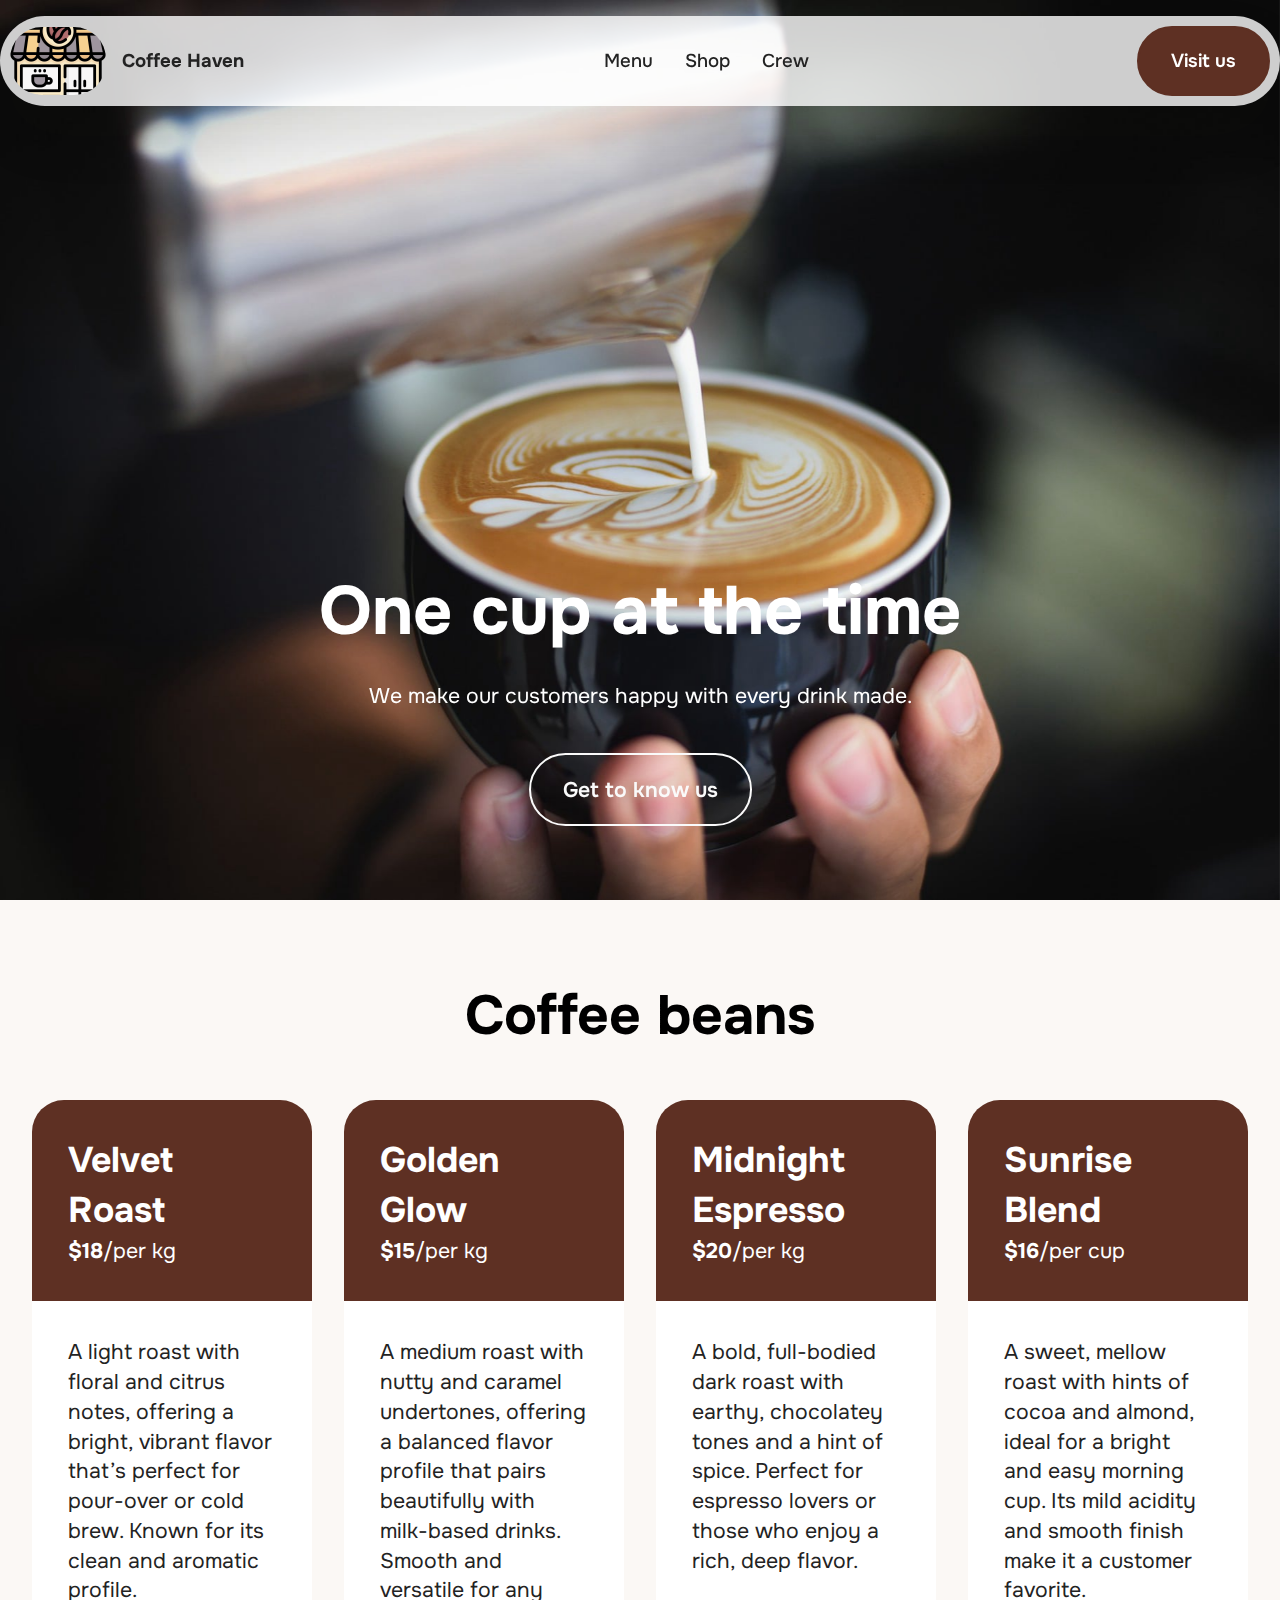
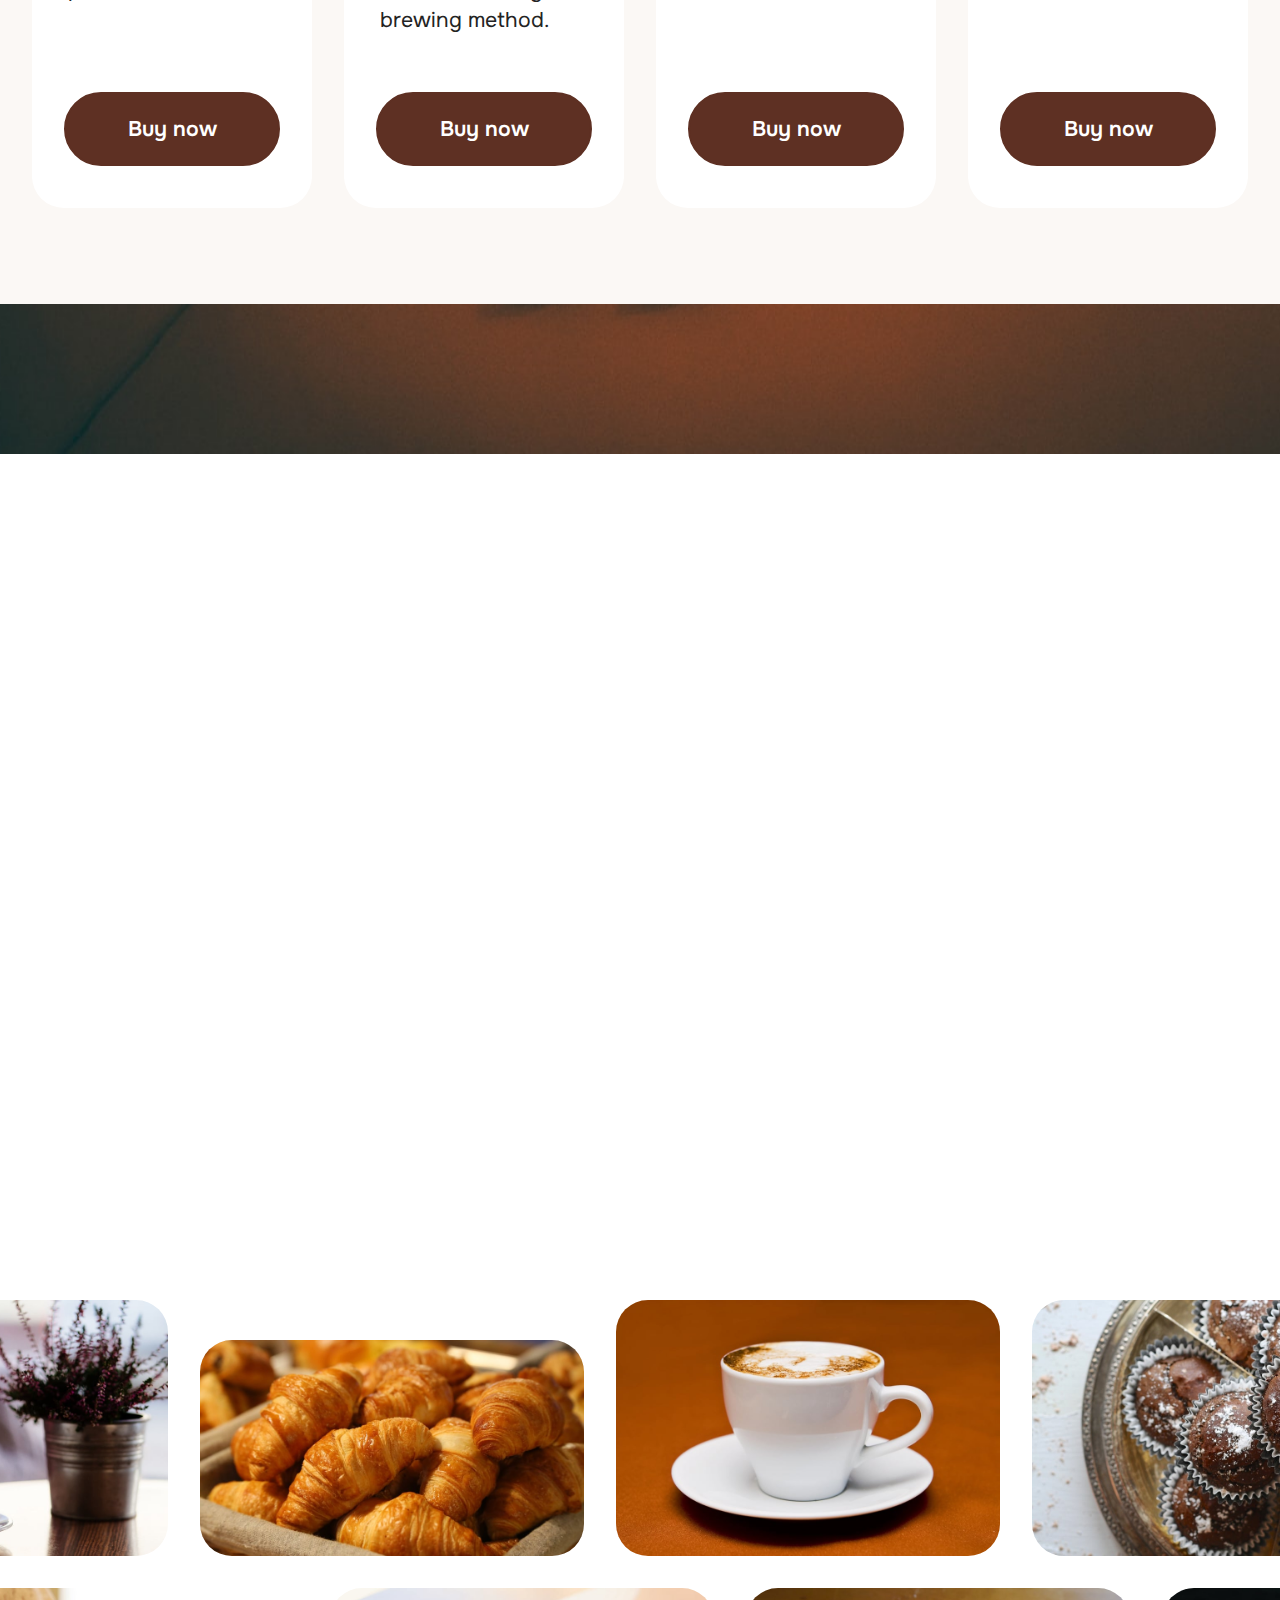
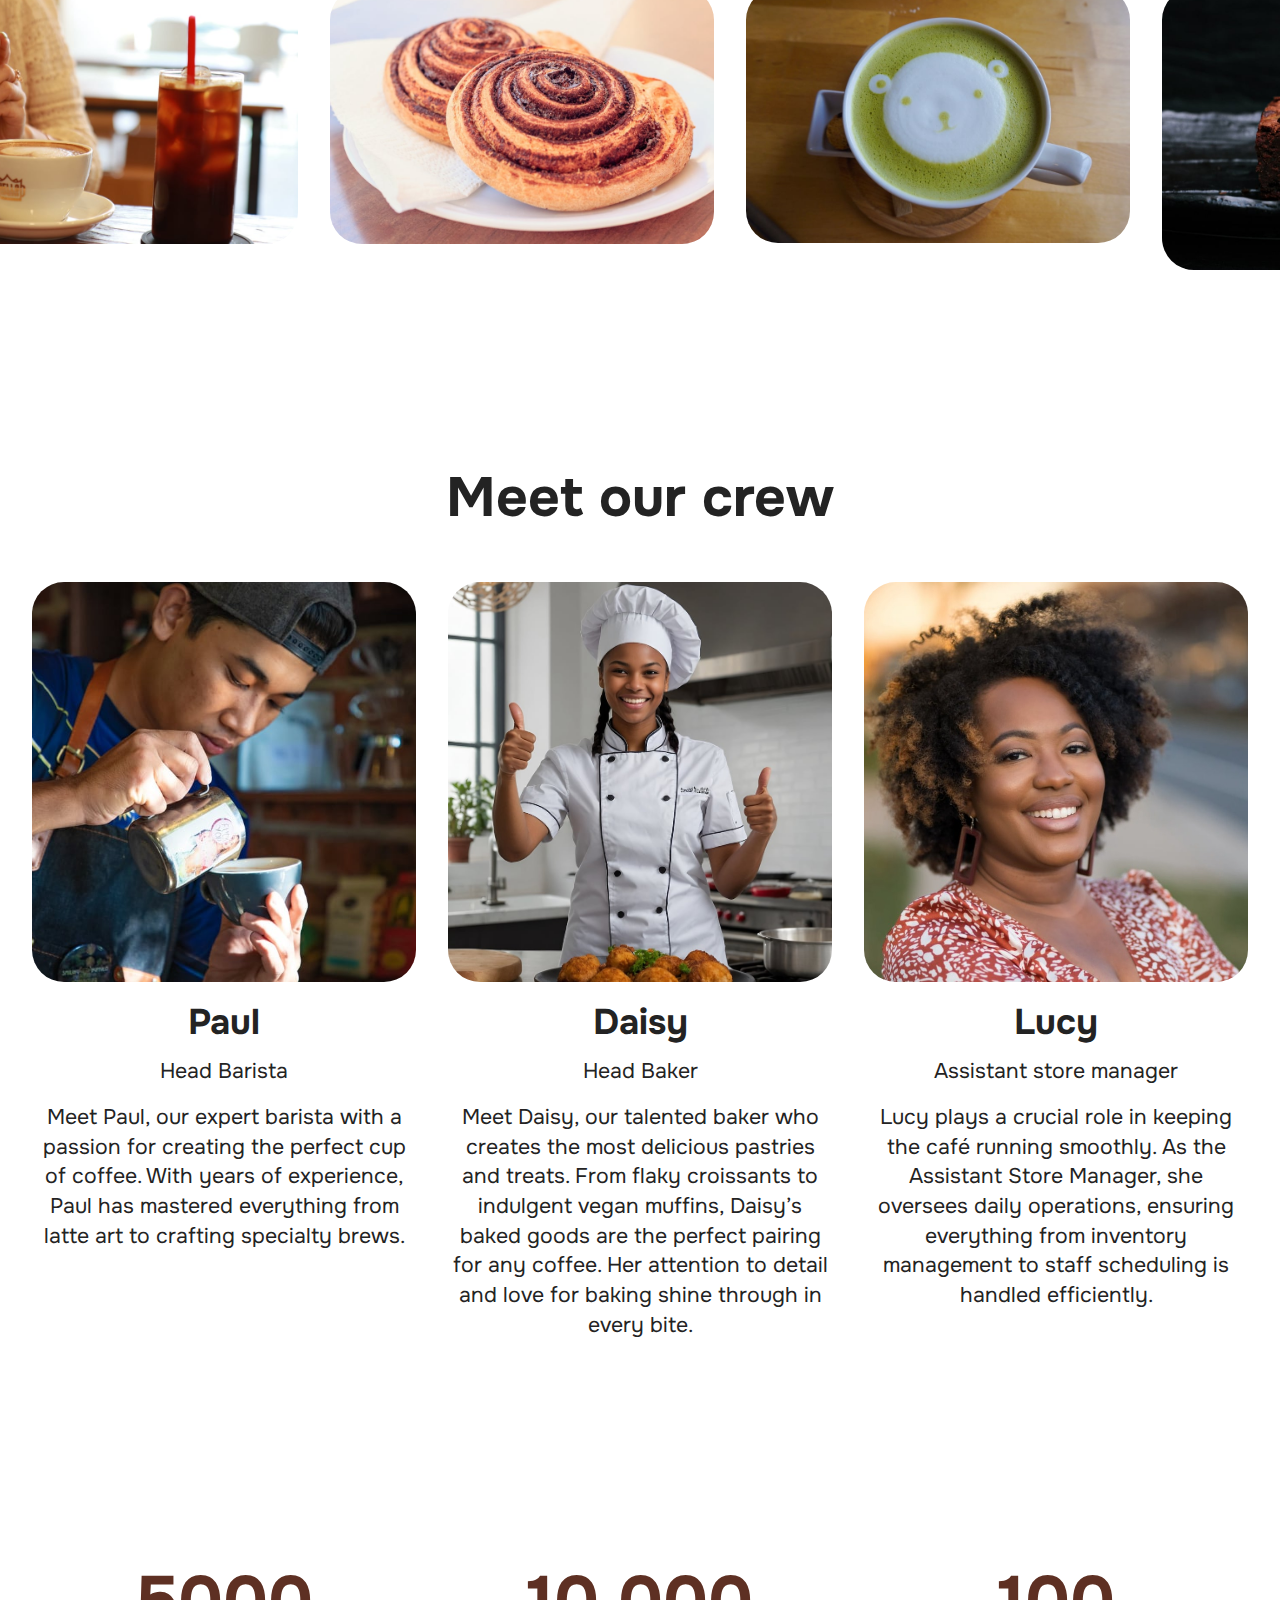
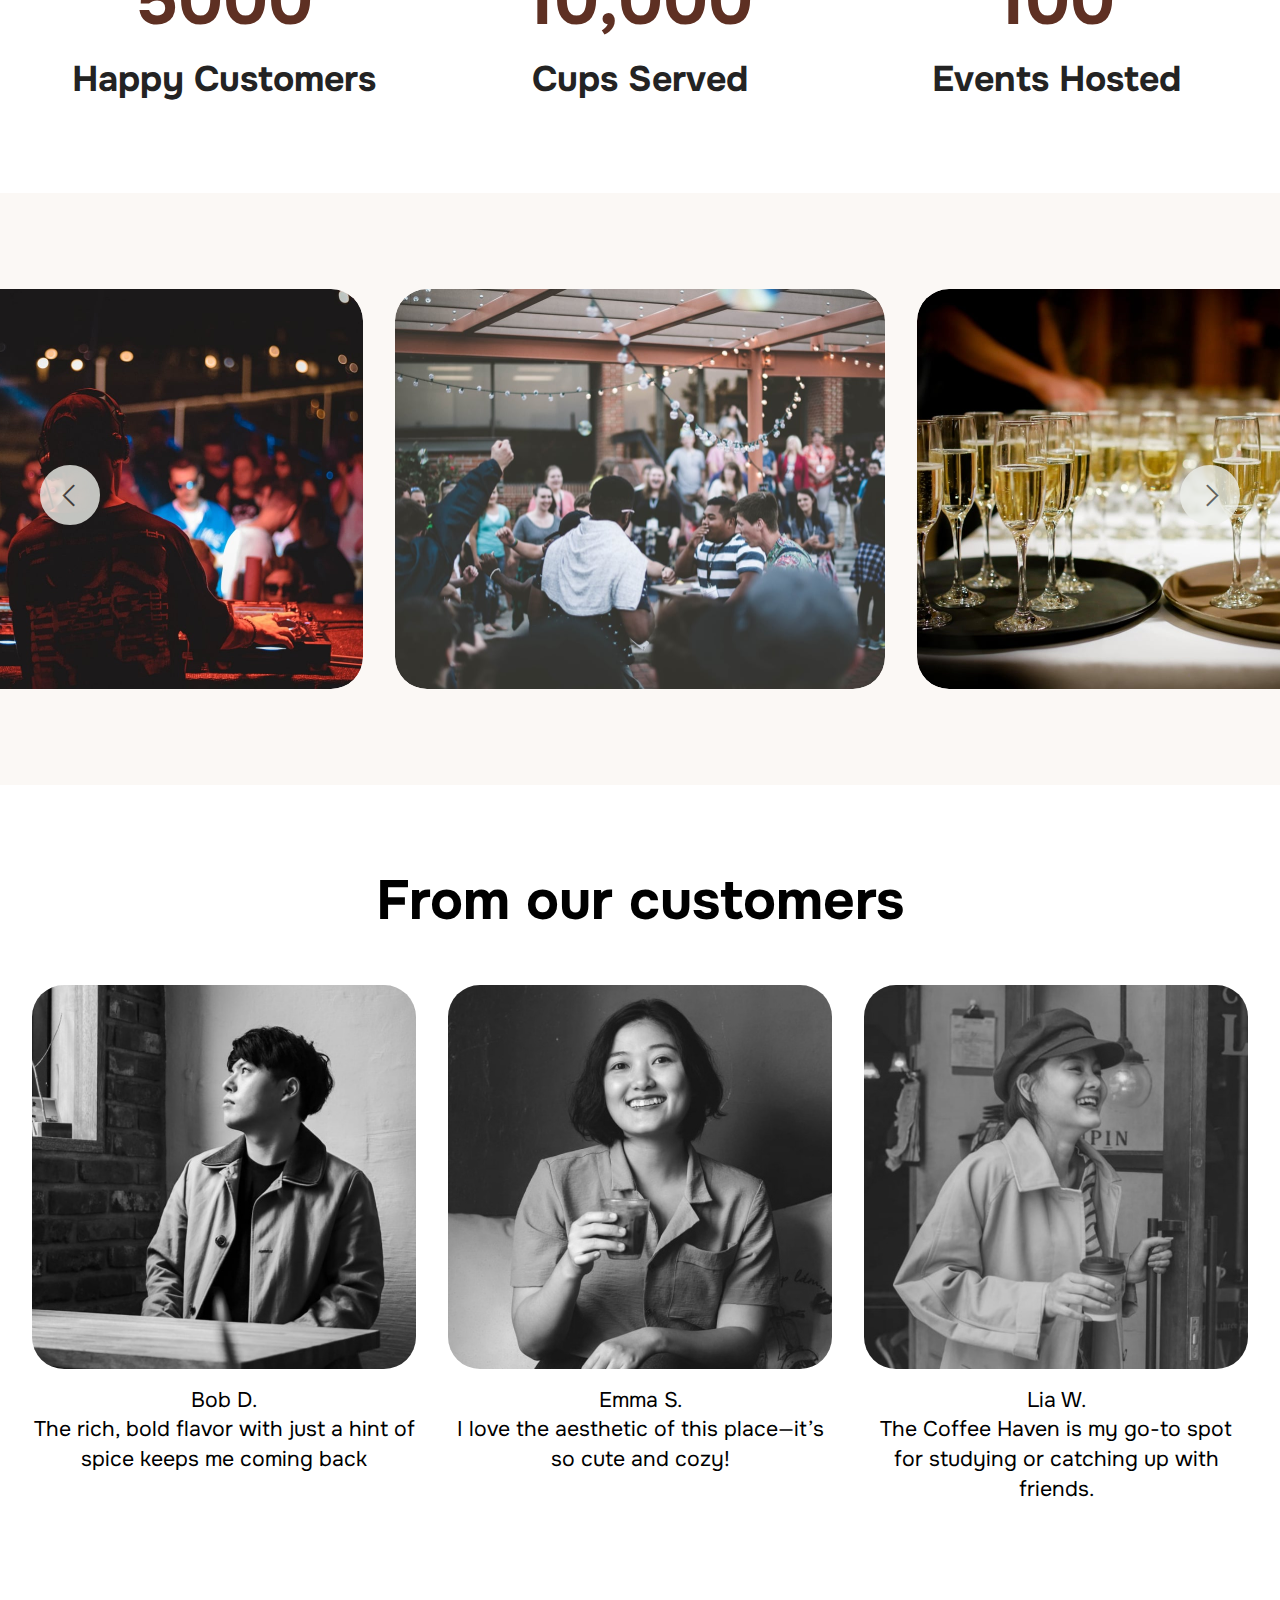
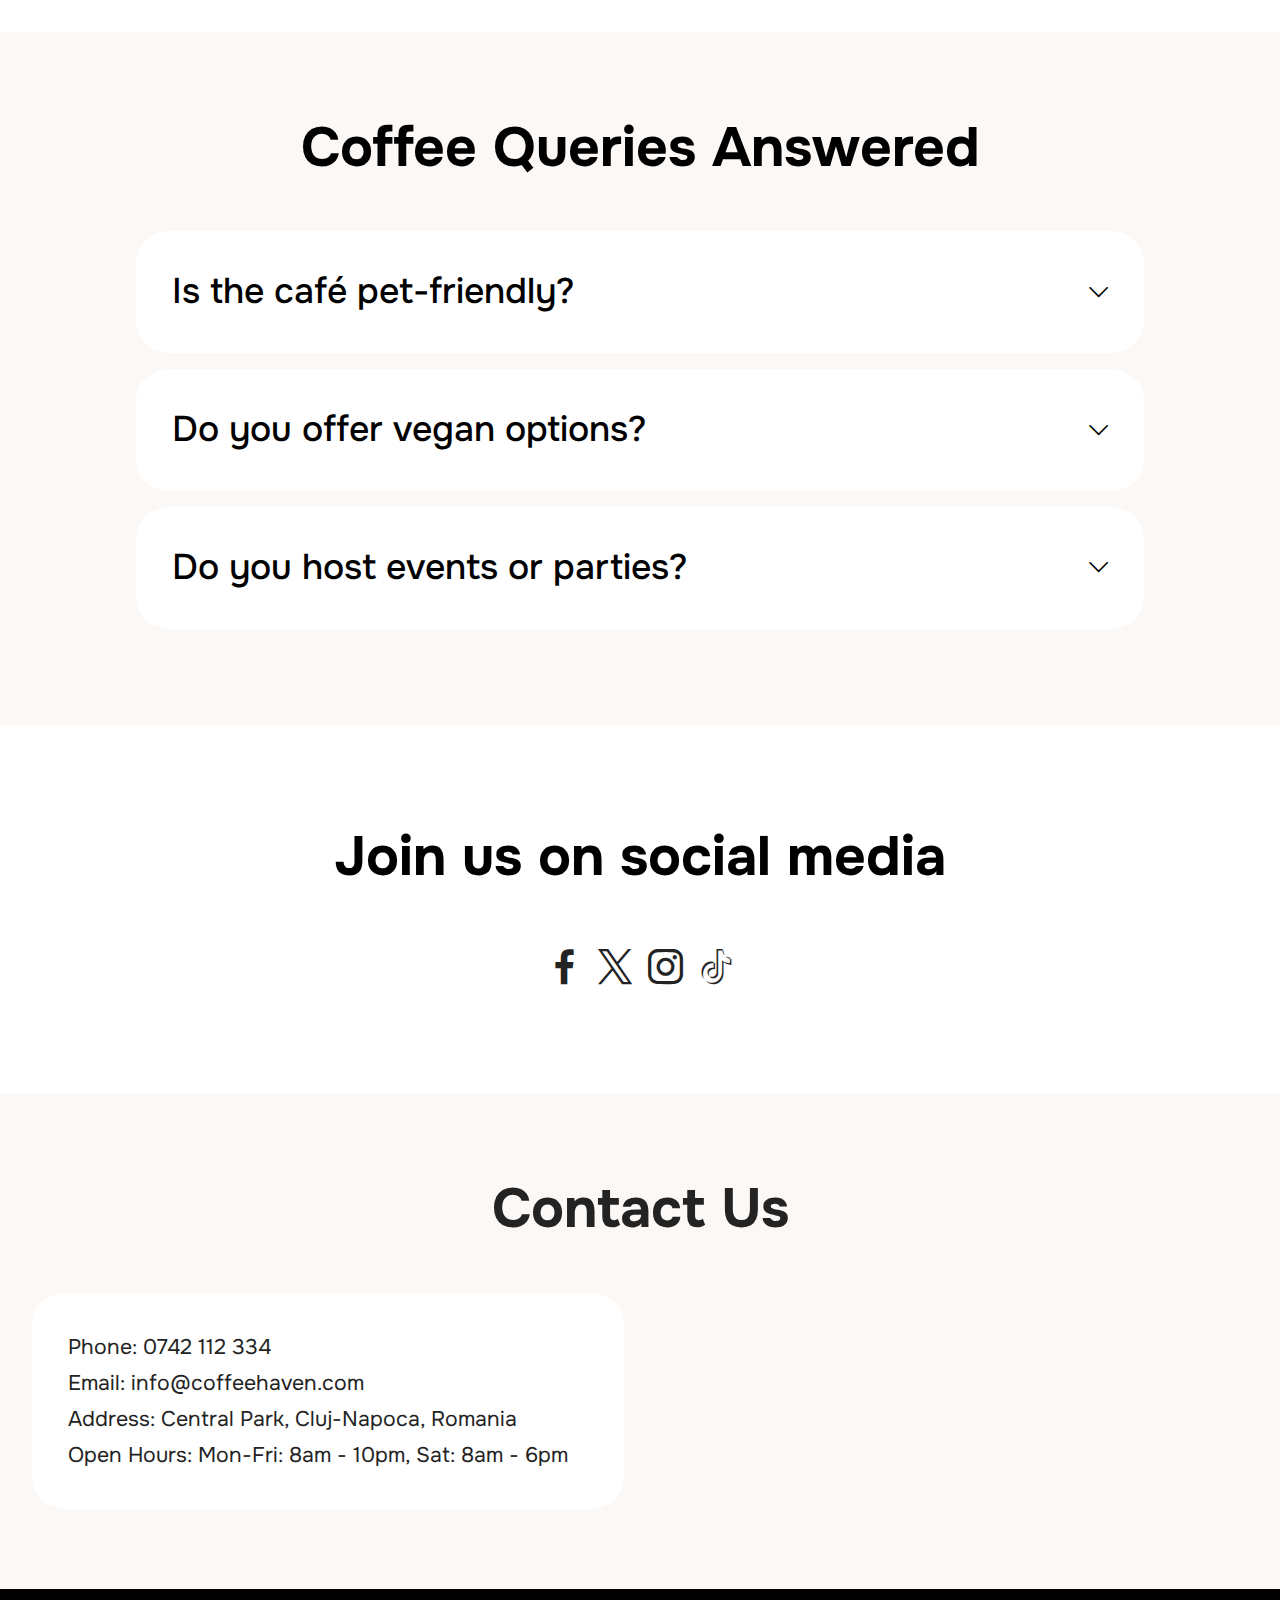
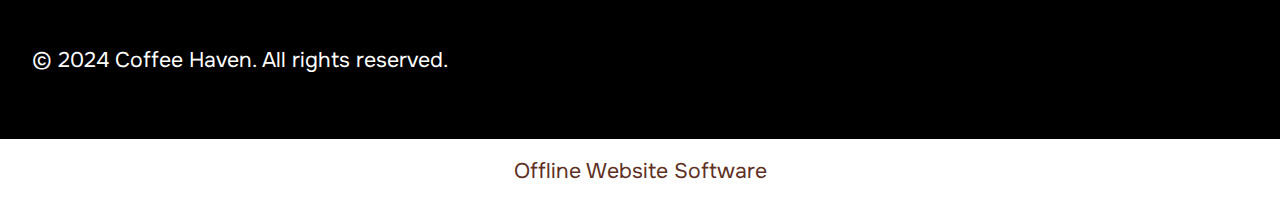
==== commit 12062c2d: "create github pages" ====
--- a/index.html
+++ b/index.html
@@ -21,7 +21,7 @@
   <link rel="stylesheet" href="assets/theme/css/style.css">
   <link rel="preload" href="https://fonts.googleapis.com/css2?family=Onest:wght@400;700&display=swap&display=swap" as="style" onload="this.onload=null;this.rel='stylesheet'">
   <noscript><link rel="stylesheet" href="https://fonts.googleapis.com/css2?family=Onest:wght@400;700&display=swap&display=swap"></noscript>
-  <link rel="preload" as="style" href="assets/mobirise/css/mbr-additional.css?v=wQxCsE"><link rel="stylesheet" href="assets/mobirise/css/mbr-additional.css?v=wQxCsE" type="text/css">
+  <link rel="preload" as="style" href="assets/mobirise/css/mbr-additional.css?v=NIAg50"><link rel="stylesheet" href="assets/mobirise/css/mbr-additional.css?v=NIAg50" type="text/css">
 
   
   
@@ -40,7 +40,7 @@
 						<img src="assets/images/icon-192x192.png" alt="logo" style="height: 4.3rem;">
 					
 				</span>
-				<span class="navbar-caption-wrap"><a class="navbar-caption text-black display-4" href="https://mobiri.se">Coffee Haven</a></span>
+				<span class="navbar-caption-wrap"><a class="navbar-caption text-black text-primary display-4">Coffee Haven</a></span>
 			</div>
 			<button class="navbar-toggler" type="button" data-toggle="collapse" data-bs-toggle="collapse" data-target="#navbarSupportedContent" data-bs-target="#navbarSupportedContent" aria-controls="navbarNavAltMarkup" aria-expanded="false" aria-label="Toggle navigation">
 				<div class="hamburger">
@@ -588,7 +588,7 @@
                 </div>
             </div>
             <div class="map-wrapper col-md-12 col-lg-6">
-                <div class="google-map"><iframe frameborder="0" style="border:0" src="https://www.google.com/maps/embed/v1/place?key=AIzaSyBQ55g-IgRRgXrd803PTWDTb7kd6aAitNQ&amp;q=Parcul Central, Cluj-Napoca" allowfullscreen=""></iframe></div>
+                <div class="google-map"><iframe frameborder="0" style="border:0" src="https://www.google.com/maps/embed/v1/place?key=AIzaSyB7QWkvlxV39ZsyKvhZRjPGVqlJFvxxNkw&amp;q=Parcul Central, Cluj-Napoca" allowfullscreen=""></iframe></div>
             </div>
         </div>
     </div>
@@ -608,7 +608,7 @@
             
         </div>
     </div>
-</section><section class="display-7" style="padding: 0;align-items: center;justify-content: center;flex-wrap: wrap;    align-content: center;display: flex;position: relative;height: 4rem;"><a href="https://mobiri.se/3589180" style="flex: 1 1;height: 4rem;position: absolute;width: 100%;z-index: 1;"><img alt="" style="height: 4rem;" src="[data-uri]"></a><p style="margin: 0;text-align: center;" class="display-7">&#8204;</p><a style="z-index:1" href="https://mobirise.com/builder/ai-website-creator.html">Free AI Website Creator</a></section><script src="assets/bootstrap/js/bootstrap.bundle.min.js"></script>  <script src="assets/parallax/jarallax.js"></script>  <script src="assets/smoothscroll/smooth-scroll.js"></script>  <script src="assets/ytplayer/index.js"></script>  <script src="assets/dropdown/js/navbar-dropdown.js"></script>  <script src="assets/scrollgallery/scroll-gallery.js"></script>  <script src="assets/embla/embla.min.js"></script>  <script src="assets/embla/script.js"></script>  <script src="assets/mbr-switch-arrow/mbr-switch-arrow.js"></script>  <script src="assets/theme/js/script.js"></script>  
+</section><section class="display-7" style="padding: 0;align-items: center;justify-content: center;flex-wrap: wrap;    align-content: center;display: flex;position: relative;height: 4rem;"><a href="https://mobiri.se/3589180" style="flex: 1 1;height: 4rem;position: absolute;width: 100%;z-index: 1;"><img alt="" style="height: 4rem;" src="[data-uri]"></a><p style="margin: 0;text-align: center;" class="display-7">&#8204;</p><a style="z-index:1" href="https://mobirise.com/offline-website-builder.html">Offline Website Software</a></section><script src="assets/bootstrap/js/bootstrap.bundle.min.js"></script>  <script src="assets/parallax/jarallax.js"></script>  <script src="assets/smoothscroll/smooth-scroll.js"></script>  <script src="assets/ytplayer/index.js"></script>  <script src="assets/dropdown/js/navbar-dropdown.js"></script>  <script src="assets/scrollgallery/scroll-gallery.js"></script>  <script src="assets/embla/embla.min.js"></script>  <script src="assets/embla/script.js"></script>  <script src="assets/mbr-switch-arrow/mbr-switch-arrow.js"></script>  <script src="assets/theme/js/script.js"></script>  
   
   
 </body>
--- a/assets/dropdown/css/style.css
+++ b/assets/dropdown/css/style.css
@@ -0,0 +1,265 @@
+.navbar-dropdown {
+  left: 0;
+  padding: 0;
+  position: absolute;
+  right: 0;
+  top: 0;
+  transition: all 0.45s ease;
+  z-index: 1030;
+  background: #282828; }
+  .navbar-dropdown .navbar-logo {
+    margin-right: 0.8rem;
+    transition: margin 0.3s ease-in-out;
+    vertical-align: middle; }
+    .navbar-dropdown .navbar-logo img {
+      height: 3.125rem;
+      transition: all 0.3s ease-in-out; }
+    .navbar-dropdown .navbar-logo.mbr-iconfont {
+      font-size: 3.125rem;
+      line-height: 3.125rem; }
+  .navbar-dropdown .navbar-caption {
+    font-weight: 700;
+    white-space: normal;
+    vertical-align: -4px;
+    line-height: 3.125rem !important; }
+    .navbar-dropdown .navbar-caption, .navbar-dropdown .navbar-caption:hover {
+      color: inherit;
+      text-decoration: none; }
+  .navbar-dropdown .mbr-iconfont + .navbar-caption {
+    vertical-align: -1px; }
+  .navbar-dropdown.navbar-fixed-top {
+    position: fixed; }
+  .navbar-dropdown .navbar-brand span {
+    vertical-align: -4px; }
+  .navbar-dropdown.bg-color.transparent {
+    background: none; }
+  .navbar-dropdown.navbar-short .navbar-brand {
+    padding: 0.625rem 0; }
+    .navbar-dropdown.navbar-short .navbar-brand span {
+      vertical-align: -1px; }
+  .navbar-dropdown.navbar-short .navbar-caption {
+    line-height: 2.375rem !important;
+    vertical-align: -2px; }
+  .navbar-dropdown.navbar-short .navbar-logo {
+    margin-right: 0.5rem; }
+    .navbar-dropdown.navbar-short .navbar-logo img {
+      height: 2.375rem; }
+    .navbar-dropdown.navbar-short .navbar-logo.mbr-iconfont {
+      font-size: 2.375rem;
+      line-height: 2.375rem; }
+  .navbar-dropdown.navbar-short .mbr-table-cell {
+    height: 3.625rem; }
+  .navbar-dropdown .navbar-close {
+    left: 0.6875rem;
+    position: fixed;
+    top: 0.75rem;
+    z-index: 1000; }
+  .navbar-dropdown .hamburger-icon {
+    content: "";
+    display: inline-block;
+    vertical-align: middle;
+    width: 16px;
+    -webkit-box-shadow: 0 -6px 0 1px #282828,0 0 0 1px #282828,0 6px 0 1px #282828;
+    -moz-box-shadow: 0 -6px 0 1px #282828,0 0 0 1px #282828,0 6px 0 1px #282828;
+    box-shadow: 0 -6px 0 1px #282828,0 0 0 1px #282828,0 6px 0 1px #282828; }
+
+.dropdown-menu .dropdown-toggle[data-toggle="dropdown-submenu"]::after {
+  border-bottom: 0.35em solid transparent;
+  border-left: 0.35em solid;
+  border-right: 0;
+  border-top: 0.35em solid transparent;
+  margin-left: 0.3rem; }
+
+.dropdown-menu .dropdown-item:focus {
+  outline: 0; }
+
+.nav-dropdown {
+  font-size: 0.75rem;
+  font-weight: 500;
+  height: auto !important; }
+  .nav-dropdown .nav-btn {
+    padding-left: 1rem; }
+  .nav-dropdown .link {
+    margin: .667em 1.667em;
+    font-weight: 500;
+    padding: 0;
+    transition: color .2s ease-in-out; }
+    .nav-dropdown .link.dropdown-toggle {
+      margin-right: 2.583em; }
+      .nav-dropdown .link.dropdown-toggle::after {
+        margin-left: .25rem;
+        border-top: 0.35em solid;
+        border-right: 0.35em solid transparent;
+        border-left: 0.35em solid transparent;
+        border-bottom: 0; }
+      .nav-dropdown .link.dropdown-toggle[aria-expanded="true"] {
+        margin: 0;
+        padding: 0.667em 3.263em  0.667em 1.667em; }
+  .nav-dropdown .link::after,
+  .nav-dropdown .dropdown-item::after {
+    color: inherit; }
+  .nav-dropdown .btn {
+    font-size: 0.75rem;
+    font-weight: 700;
+    letter-spacing: 0;
+    margin-bottom: 0;
+    padding-left: 1.25rem;
+    padding-right: 1.25rem; }
+  .nav-dropdown .dropdown-menu {
+    border-radius: 0;
+    border: 0;
+    left: 0;
+    margin: 0;
+    padding-bottom: 1.25rem;
+    padding-top: 1.25rem;
+    position: relative; }
+  .nav-dropdown .dropdown-submenu {
+    margin-left: 0.125rem;
+    top: 0; }
+  .nav-dropdown .dropdown-item {
+    font-weight: 500;
+    line-height: 2;
+    padding: 0.3846em 4.615em 0.3846em 1.5385em;
+    position: relative;
+    transition: color .2s ease-in-out, background-color .2s ease-in-out; }
+    .nav-dropdown .dropdown-item::after {
+      margin-top: -0.3077em;
+      position: absolute;
+      right: 1.1538em;
+      top: 50%; }
+    .nav-dropdown .dropdown-item:focus, .nav-dropdown .dropdown-item:hover {
+      background: none; }
+
+@media (max-width: 767px) {
+  .nav-dropdown.navbar-toggleable-sm {
+    bottom: 0;
+    display: none;
+    left: 0;
+    overflow-x: hidden;
+    position: fixed;
+    top: 0;
+    transform: translateX(-100%);
+    -ms-transform: translateX(-100%);
+    -webkit-transform: translateX(-100%);
+    width: 18.75rem;
+    z-index: 999; } }
+.nav-dropdown.navbar-toggleable-xl {
+  bottom: 0;
+  display: none;
+  left: 0;
+  overflow-x: hidden;
+  position: fixed;
+  top: 0;
+  transform: translateX(-100%);
+  -ms-transform: translateX(-100%);
+  -webkit-transform: translateX(-100%);
+  width: 18.75rem;
+  z-index: 999; }
+
+.nav-dropdown-sm {
+  display: block !important;
+  overflow-x: hidden;
+  overflow: auto;
+  padding-top: 3.875rem; }
+  .nav-dropdown-sm::after {
+    content: "";
+    display: block;
+    height: 3rem;
+    width: 100%; }
+  .nav-dropdown-sm.collapse.in ~ .navbar-close {
+    display: block !important; }
+  .nav-dropdown-sm.collapsing, .nav-dropdown-sm.collapse.in {
+    transform: translateX(0);
+    -ms-transform: translateX(0);
+    -webkit-transform: translateX(0);
+    transition: all 0.25s ease-out;
+    -webkit-transition: all 0.25s ease-out;
+    background: #282828; }
+  .nav-dropdown-sm.collapsing[aria-expanded="false"] {
+    transform: translateX(-100%);
+    -ms-transform: translateX(-100%);
+    -webkit-transform: translateX(-100%); }
+  .nav-dropdown-sm .nav-item {
+    display: block;
+    margin-left: 0 !important;
+    padding-left: 0; }
+  .nav-dropdown-sm .link,
+  .nav-dropdown-sm .dropdown-item {
+    border-top: 1px dotted rgba(255, 255, 255, 0.1);
+    font-size: 0.8125rem;
+    line-height: 1.6;
+    margin: 0 !important;
+    padding: 0.875rem 2.4rem 0.875rem 1.5625rem !important;
+    position: relative;
+    white-space: normal; }
+    .nav-dropdown-sm .link:focus, .nav-dropdown-sm .link:hover,
+    .nav-dropdown-sm .dropdown-item:focus,
+    .nav-dropdown-sm .dropdown-item:hover {
+      background: rgba(0, 0, 0, 0.2) !important;
+      color: #c0a375; }
+  .nav-dropdown-sm .nav-btn {
+    position: relative;
+    padding: 1.5625rem 1.5625rem 0 1.5625rem; }
+    .nav-dropdown-sm .nav-btn::before {
+      border-top: 1px dotted rgba(255, 255, 255, 0.1);
+      content: "";
+      left: 0;
+      position: absolute;
+      top: 0;
+      width: 100%; }
+    .nav-dropdown-sm .nav-btn + .nav-btn {
+      padding-top: 0.625rem; }
+      .nav-dropdown-sm .nav-btn + .nav-btn::before {
+        display: none; }
+  .nav-dropdown-sm .btn {
+    padding: 0.625rem 0; }
+  .nav-dropdown-sm .dropdown-toggle[data-toggle="dropdown-submenu"]::after {
+    margin-left: .25rem;
+    border-top: 0.35em solid;
+    border-right: 0.35em solid transparent;
+    border-left: 0.35em solid transparent;
+    border-bottom: 0; }
+  .nav-dropdown-sm .dropdown-toggle[data-toggle="dropdown-submenu"][aria-expanded="true"]::after {
+    border-top: 0;
+    border-right: 0.35em solid transparent;
+    border-left: 0.35em solid transparent;
+    border-bottom: 0.35em solid; }
+  .nav-dropdown-sm .dropdown-menu {
+    margin: 0;
+    padding: 0;
+    position: relative;
+    top: 0;
+    left: 0;
+    width: 100%;
+    border: 0;
+    float: none;
+    border-radius: 0;
+    background: none; }
+  .nav-dropdown-sm .dropdown-submenu {
+    left: 100%;
+    margin-left: 0.125rem;
+    margin-top: -1.25rem;
+    top: 0; }
+
+.navbar-toggleable-sm .nav-dropdown .dropdown-menu {
+  position: absolute; }
+
+.navbar-toggleable-sm .nav-dropdown .dropdown-submenu {
+  left: 100%;
+  margin-left: 0.125rem;
+  margin-top: -1.25rem;
+  top: 0; }
+
+.navbar-toggleable-sm.opened .nav-dropdown .dropdown-menu {
+  position: relative; }
+
+.navbar-toggleable-sm.opened .nav-dropdown .dropdown-submenu {
+  left: 0;
+  margin-left: 00rem;
+  margin-top: 0rem;
+  top: 0; }
+
+.is-builder .nav-dropdown.collapsing {
+  transition: none !important; }
+
+
